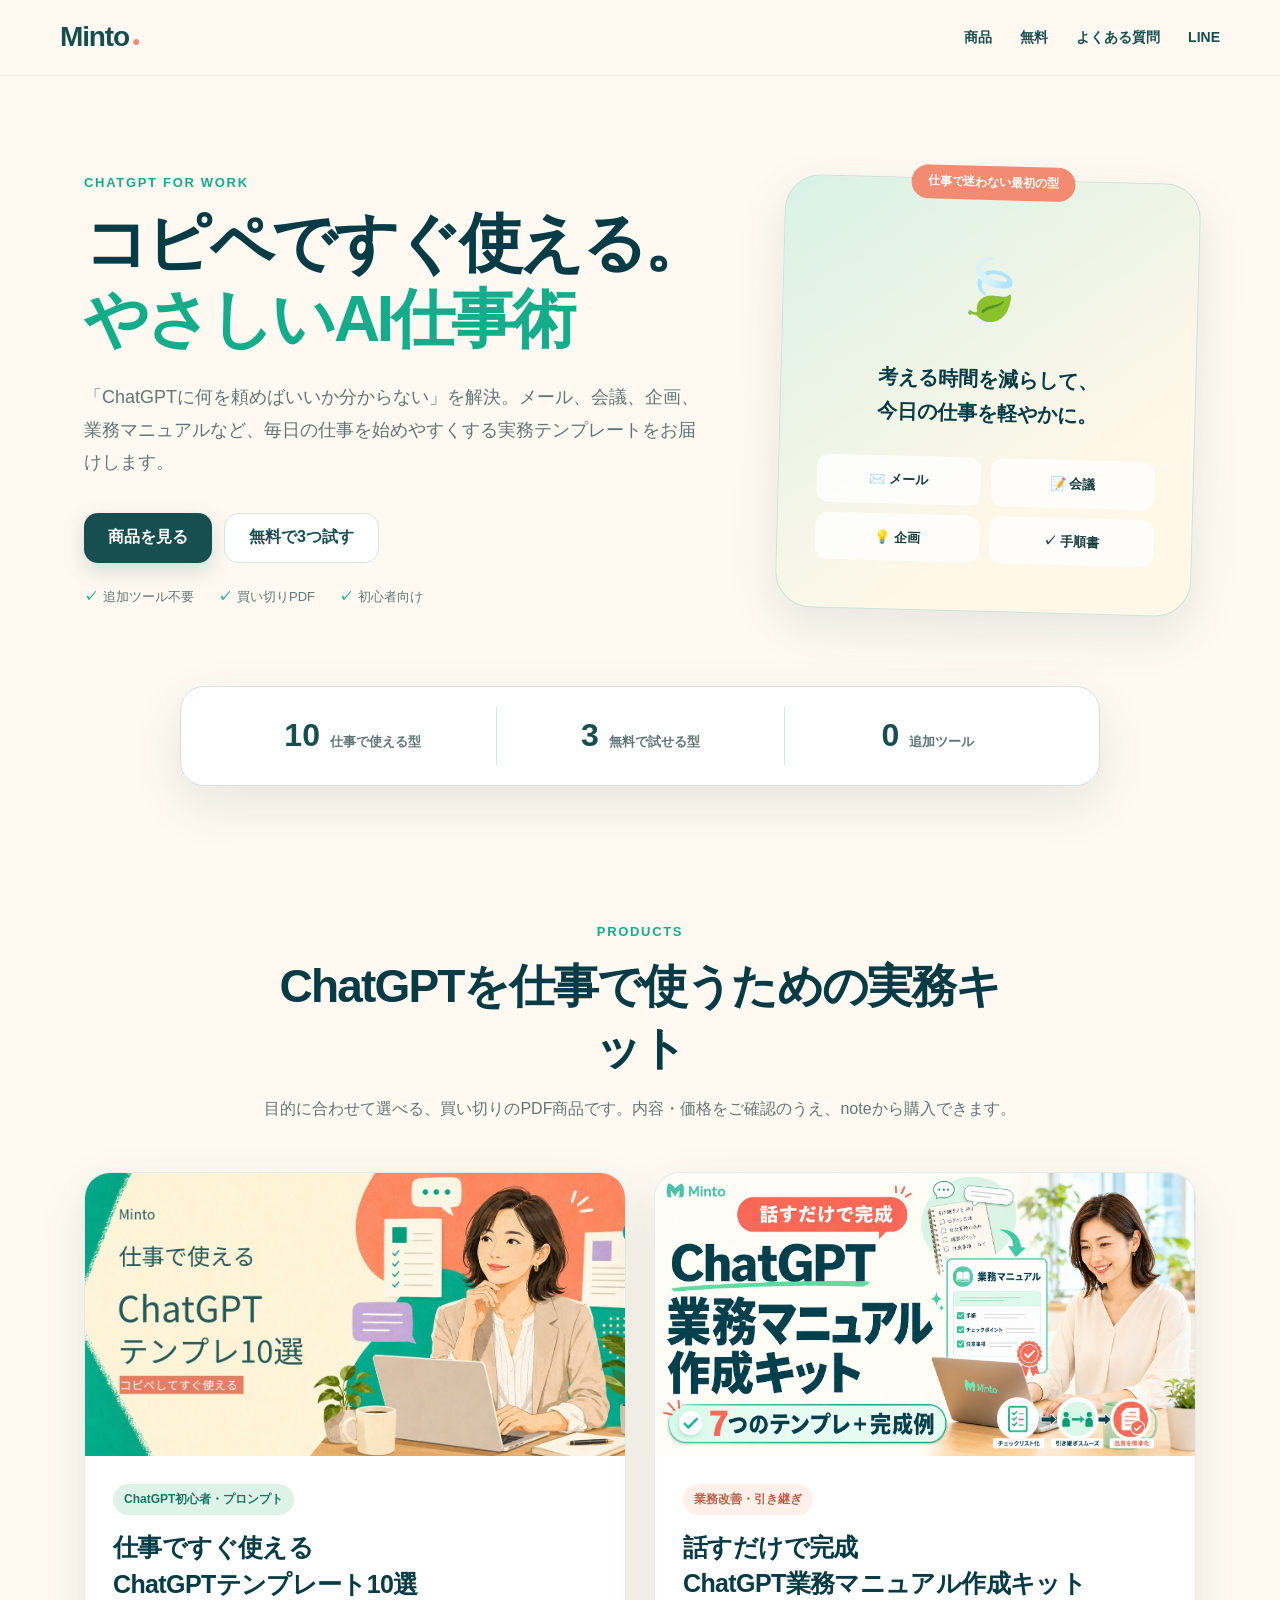
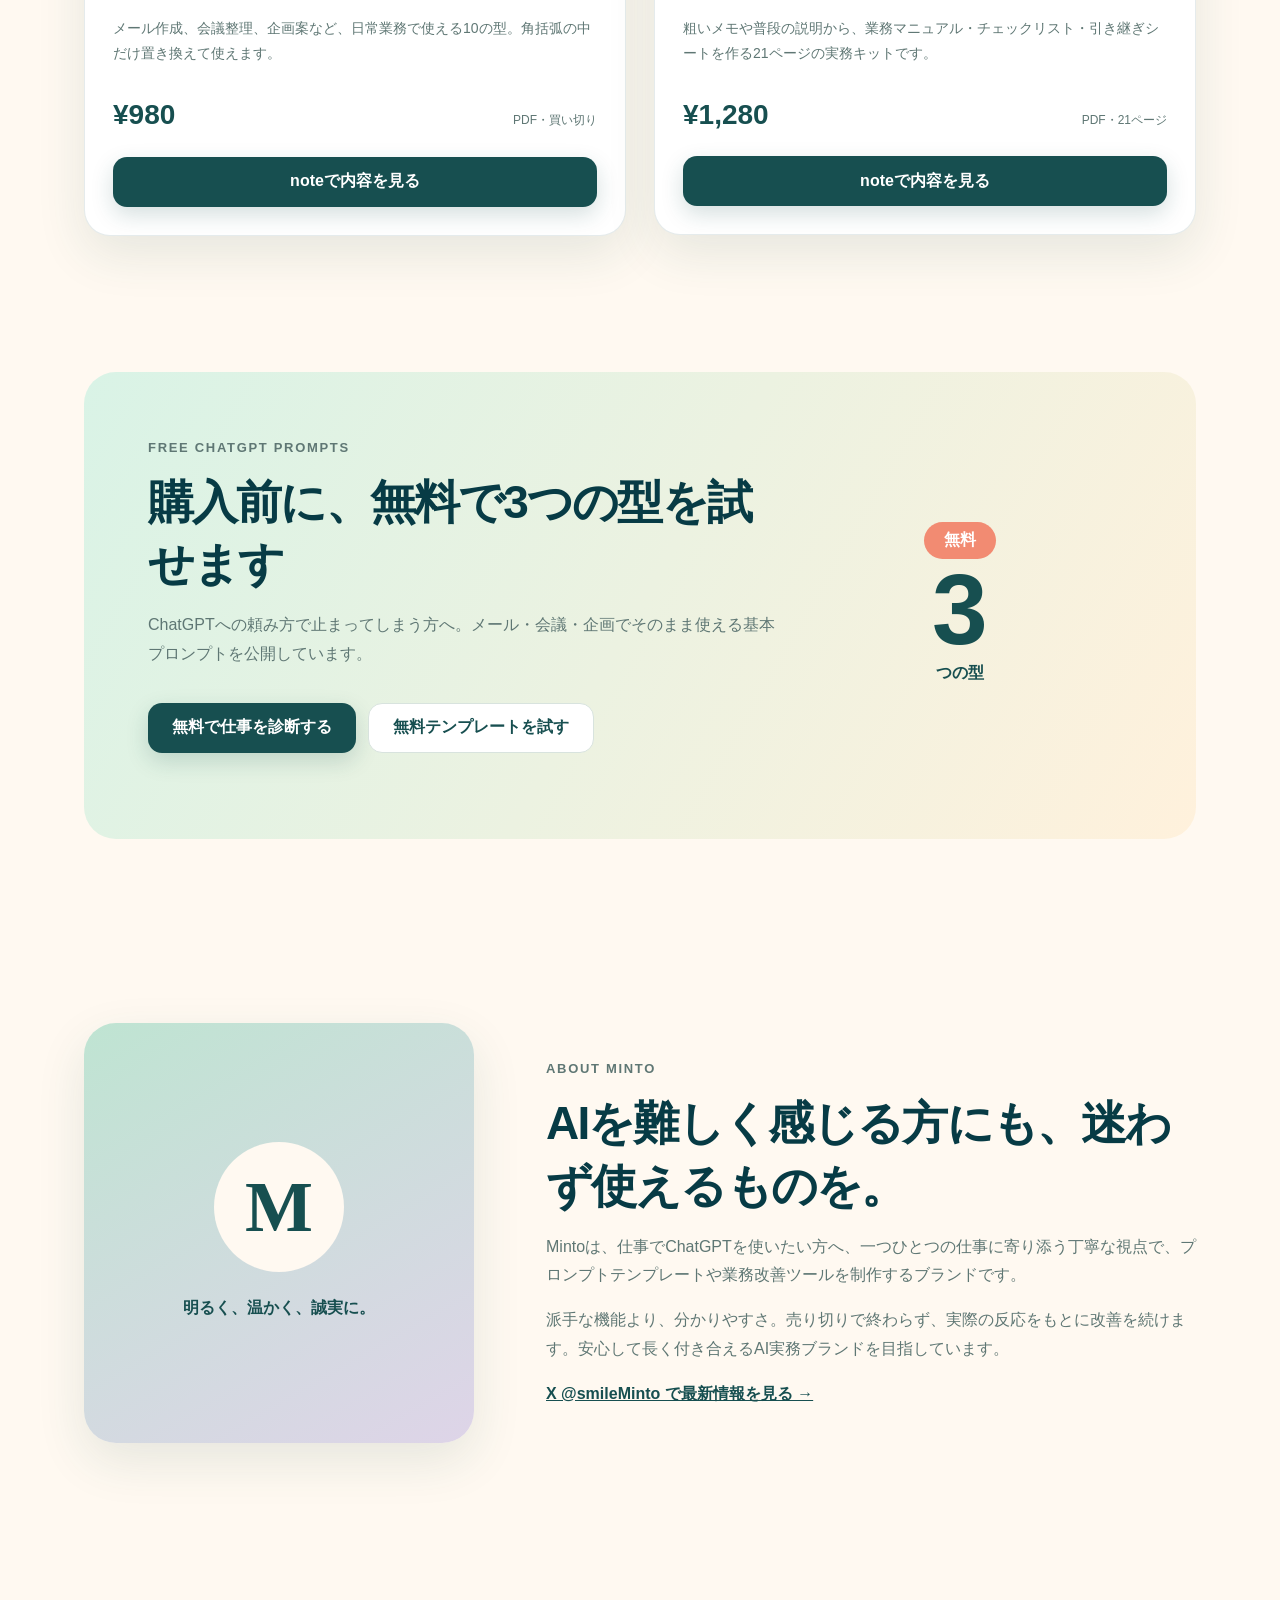
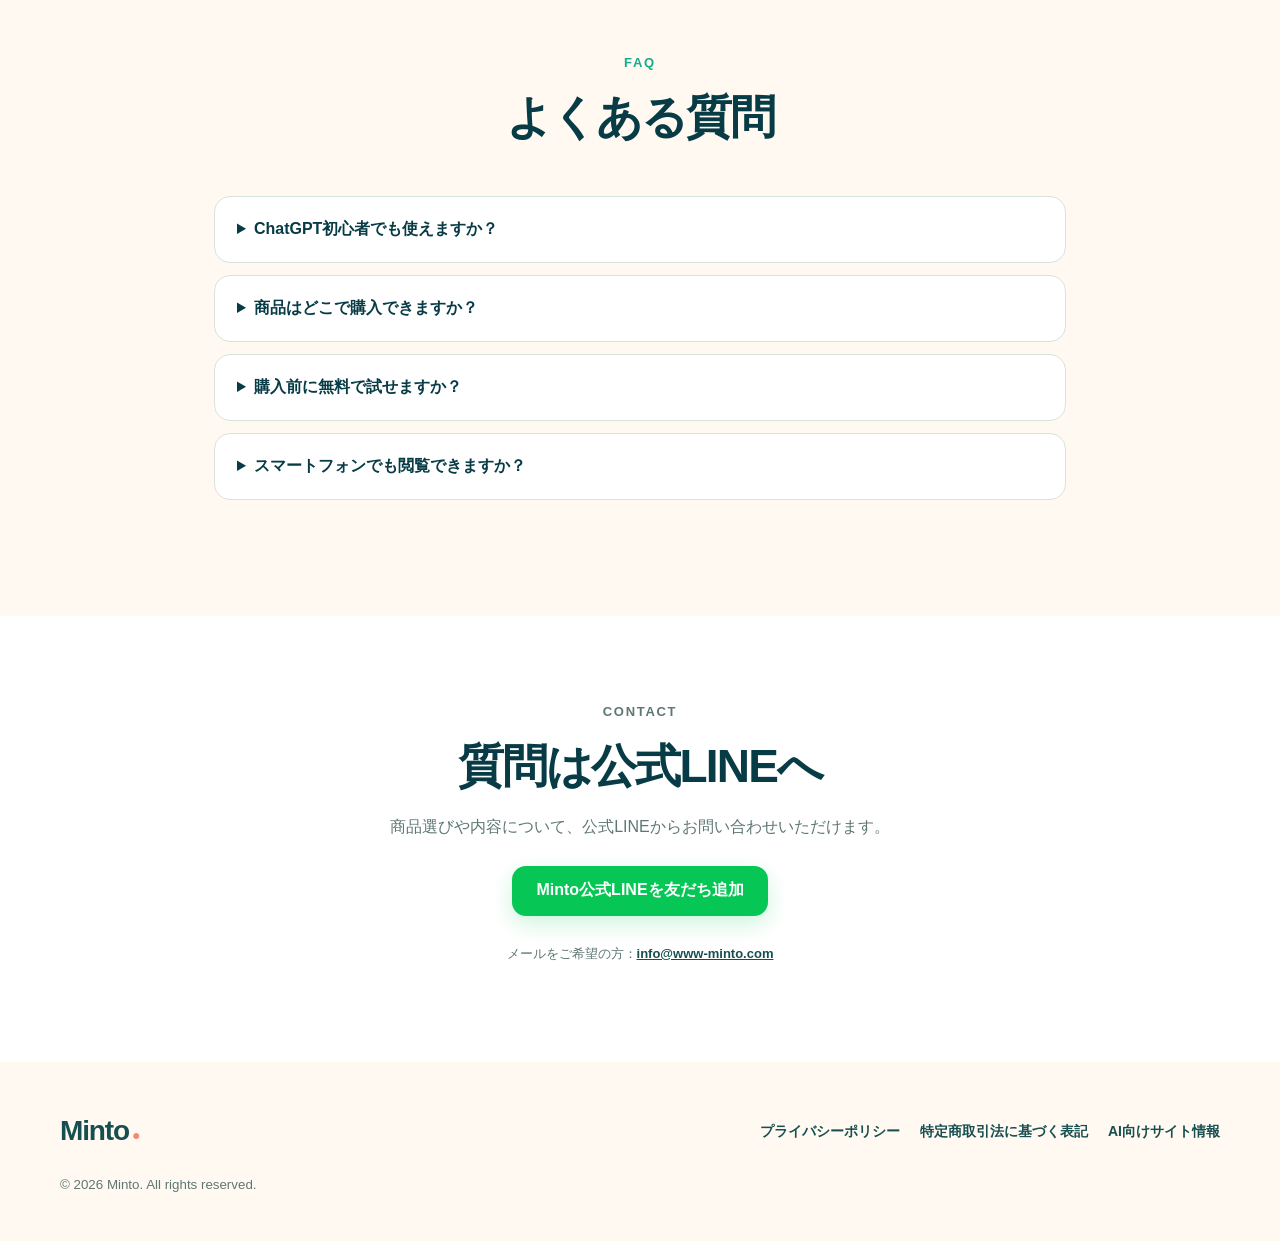
==== index.html @ b7818f03 "Link homepage to free self-check" ====
<!doctype html>
<html lang="ja">
<head>
  <meta charset="utf-8">
  <meta name="viewport" content="width=device-width,initial-scale=1,viewport-fit=cover">
  <title>仕事で使えるChatGPTテンプレート・業務マニュアル作成キット｜Minto</title>
  <meta name="description" content="Minto公式サイト。ChatGPT初心者でもコピペですぐ使える、メール・会議・企画のプロンプトテンプレートと業務マニュアル作成キットを販売。無料で試せる3つの型も公開中。">
  <meta name="robots" content="index,follow,max-image-preview:large,max-snippet:-1,max-video-preview:-1">
  <meta name="author" content="Minto">
  <meta name="theme-color" content="#fff9f1">
  <meta property="og:locale" content="ja_JP">
  <meta property="og:site_name" content="Minto">
  <meta property="og:title" content="仕事ですぐ使えるChatGPTテンプレート｜Minto">
  <meta property="og:description" content="難しい設定は不要。メール・会議・企画・業務マニュアルに使える、やさしいAI実務ツール。">
  <meta property="og:type" content="website">
  <meta property="og:url" content="https://www-minto.com/">
  <meta property="og:image" content="https://www-minto.com/assets/product-001.jpg">
  <meta property="og:image:width" content="1279">
  <meta property="og:image:height" content="670">
  <meta property="og:image:alt" content="仕事で使えるChatGPTテンプレート10選">
  <meta name="twitter:card" content="summary_large_image">
  <link rel="canonical" href="https://www-minto.com/">
  <link rel="sitemap" type="application/xml" href="/sitemap.xml">
  <link rel="icon" href="data:image/svg+xml,<svg xmlns=%22http://www.w3.org/2000/svg%22 viewBox=%220 0 100 100%22><text y=%22.9em%22 font-size=%2290%22>🍃</text></svg>">
  <link rel="stylesheet" href="styles.css">
  <!-- Google Analytics 4: Minto公式サイト -->
  <script async src="https://www.googletagmanager.com/gtag/js?id=G-5QDN8RSYEW"></script>
  <script>
    window.dataLayer = window.dataLayer || [];
    function gtag(){dataLayer.push(arguments);}
    gtag('js', new Date());
    gtag('config', 'G-5QDN8RSYEW', { anonymize_ip: true });
  </script>
  <script type="application/ld+json">
  {
    "@context":"https://schema.org",
    "@graph":[
      {
        "@type":"OnlineStore",
        "@id":"https://www-minto.com/#organization",
        "name":"Minto",
        "url":"https://www-minto.com/",
        "description":"ChatGPT初心者にも使いやすいAI実務テンプレートと業務改善ツールを提供するオンラインブランド。",
        "email":"info@www-minto.com",
        "sameAs":["https://x.com/smileMinto","https://note.com/major_drake4006"],
        "contactPoint":{
          "@type":"ContactPoint",
          "contactType":"customer support",
          "email":"info@www-minto.com",
          "url":"https://lin.ee/Onck1KXT",
          "availableLanguage":"Japanese"
        }
      },
      {
        "@type":"WebSite",
        "@id":"https://www-minto.com/#website",
        "url":"https://www-minto.com/",
        "name":"Minto",
        "inLanguage":"ja",
        "publisher":{"@id":"https://www-minto.com/#organization"}
      },
      {
        "@type":"Product",
        "@id":"https://www-minto.com/#product-001",
        "name":"仕事ですぐ使えるChatGPTテンプレート10選",
        "description":"メール・会議・企画など、日常業務で使える10種類のChatGPTプロンプトテンプレート。",
        "image":"https://www-minto.com/assets/product-001.jpg",
        "brand":{"@id":"https://www-minto.com/#organization"},
        "category":"デジタルコンテンツ・業務効率化テンプレート",
        "offers":{
          "@type":"Offer",
          "url":"https://note.com/major_drake4006/n/n54bf022607a3",
          "priceCurrency":"JPY",
          "price":"980",
          "availability":"https://schema.org/InStock",
          "itemCondition":"https://schema.org/NewCondition"
        }
      },
      {
        "@type":"Product",
        "@id":"https://www-minto.com/#product-002",
        "name":"ChatGPT業務マニュアル作成キット",
        "description":"粗いメモや普段の説明から、業務マニュアル・チェックリスト・引き継ぎシートを作成する21ページの実務キット。",
        "image":"https://www-minto.com/assets/product-002.jpg",
        "brand":{"@id":"https://www-minto.com/#organization"},
        "category":"デジタルコンテンツ・業務マニュアル作成",
        "offers":{
          "@type":"Offer",
          "url":"https://note.com/major_drake4006/n/n6faad89657a8",
          "priceCurrency":"JPY",
          "price":"1280",
          "availability":"https://schema.org/InStock",
          "itemCondition":"https://schema.org/NewCondition"
        }
      },
      {
        "@type":"FAQPage",
        "@id":"https://www-minto.com/#faq",
        "mainEntity":[
          {
            "@type":"Question",
            "name":"ChatGPT初心者でも使えますか？",
            "acceptedAnswer":{"@type":"Answer","text":"はい。難しい設定や追加ツールは不要です。テンプレートをコピーし、角括弧の内容をご自身の業務に合わせて置き換えて使えます。"}
          },
          {
            "@type":"Question",
            "name":"商品はどこで購入できますか？",
            "acceptedAnswer":{"@type":"Answer","text":"各商品はnoteの商品ページで内容を確認し、購入できます。価格はChatGPTテンプレート10選が980円、業務マニュアル作成キットが1,280円です。"}
          },
          {
            "@type":"Question",
            "name":"購入前に無料で試せますか？",
            "acceptedAnswer":{"@type":"Answer","text":"はい。メール・会議・企画で使える3つの基本プロンプトをnoteの無料記事で公開しています。"}
          }
        ]
      }
    ]
  }
  </script>
</head>
<body>
  <a class="skip-link" href="#main">本文へ移動</a>
  <header class="site-header">
    <a class="brand" href="#top" aria-label="Minto公式サイト トップ">Minto<span>●</span></a>
    <nav aria-label="メインメニュー">
      <a href="#products">商品</a><a href="#free">無料</a><a href="#faq">よくある質問</a><a href="#contact">LINE</a>
    </nav>
  </header>

  <main id="main">
    <section class="hero" id="top">
      <div class="hero-copy">
        <p class="eyebrow">CHATGPT FOR WORK</p>
        <h1>コピペですぐ使える。<br><em>やさしいAI仕事術</em></h1>
        <p class="lead">「ChatGPTに何を頼めばいいか分からない」を解決。メール、会議、企画、業務マニュアルなど、毎日の仕事を始めやすくする実務テンプレートをお届けします。</p>
        <div class="actions"><a class="button primary" href="#products">商品を見る</a><a class="button secondary" href="#free">無料で3つ試す</a></div>
        <ul class="trust"><li>追加ツール不要</li><li>買い切りPDF</li><li>初心者向け</li></ul>
      </div>
      <div class="hero-card" aria-label="Mintoの特徴">
        <span class="hero-badge">仕事で迷わない最初の型</span>
        <span class="leaf" aria-hidden="true">🍃</span>
        <p>考える時間を減らして、<br>今日の仕事を軽やかに。</p>
        <div class="mini-grid"><span>✉️ メール</span><span>📝 会議</span><span>💡 企画</span><span>✓ 手順書</span></div>
      </div>
    </section>

    <section class="proof-strip" aria-label="Mintoでできること">
      <div><strong>10</strong><span>仕事で使える型</span></div>
      <div><strong>3</strong><span>無料で試せる型</span></div>
      <div><strong>0</strong><span>追加ツール</span></div>
    </section>

    <section class="section" id="products">
      <div class="section-heading"><p class="eyebrow">PRODUCTS</p><h2>ChatGPTを仕事で使うための実務キット</h2><p>目的に合わせて選べる、買い切りのPDF商品です。内容・価格をご確認のうえ、noteから購入できます。</p></div>
      <div class="products">
        <article class="product-card">
          <img src="assets/product-001.jpg" alt="仕事で使えるChatGPTテンプレート10選の商品画像" width="1279" height="670" loading="lazy" decoding="async">
          <div class="product-body"><span class="tag">ChatGPT初心者・プロンプト</span><h3>仕事ですぐ使える<br>ChatGPTテンプレート10選</h3><p>メール作成、会議整理、企画案など、日常業務で使える10の型。角括弧の中だけ置き換えて使えます。</p><div class="product-meta"><strong>¥980</strong><span>PDF・買い切り</span></div><a class="button primary full" href="https://note.com/major_drake4006/n/n54bf022607a3" target="_blank" rel="noopener" data-ga-event="product_001_click" aria-label="ChatGPTテンプレート10選をnoteで詳しく見る">noteで内容を見る</a></div>
        </article>
        <article class="product-card">
          <img src="assets/product-002.jpg" alt="ChatGPT業務マニュアル作成キットの商品画像" width="1733" height="907" loading="lazy" decoding="async">
          <div class="product-body"><span class="tag peach">業務改善・引き継ぎ</span><h3>話すだけで完成<br>ChatGPT業務マニュアル作成キット</h3><p>粗いメモや普段の説明から、業務マニュアル・チェックリスト・引き継ぎシートを作る21ページの実務キットです。</p><div class="product-meta"><strong>¥1,280</strong><span>PDF・21ページ</span></div><a class="button primary full" href="https://note.com/major_drake4006/n/n6faad89657a8" target="_blank" rel="noopener" data-ga-event="product_002_click" aria-label="業務マニュアル作成キットをnoteで詳しく見る">noteで内容を見る</a></div>
        </article>
      </div>
    </section>

    <section class="free-section" id="free">
      <div><p class="eyebrow">FREE CHATGPT PROMPTS</p><h2>購入前に、無料で3つの型を試せます</h2><p>ChatGPTへの頼み方で止まってしまう方へ。メール・会議・企画でそのまま使える基本プロンプトを公開しています。</p><div class="actions"><a class="button primary" href="/tools/first-ai-task-check.html">無料で仕事を診断する</a><a class="button secondary" href="https://note.com/major_drake4006/n/n0749d66fe1c2" target="_blank" rel="noopener" data-ga-event="free_article_click">無料テンプレートを試す</a></div></div>
      <div class="free-number" aria-hidden="true"><span>無料</span><strong>3</strong><p>つの型</p></div>
    </section>

    <section class="section about" id="about">
      <div class="portrait"><div class="portrait-mark">M</div><span>明るく、温かく、誠実に。</span></div>
      <div><p class="eyebrow">ABOUT MINTO</p><h2>AIを難しく感じる方にも、迷わず使えるものを。</h2><p>Mintoは、仕事でChatGPTを使いたい方へ、一つひとつの仕事に寄り添う丁寧な視点で、プロンプトテンプレートや業務改善ツールを制作するブランドです。</p><p>派手な機能より、分かりやすさ。売り切りで終わらず、実際の反応をもとに改善を続けます。安心して長く付き合えるAI実務ブランドを目指しています。</p><a class="text-link" href="https://x.com/smileMinto" target="_blank" rel="noopener">X @smileMinto で最新情報を見る →</a></div>
    </section>

    <section class="section faq" id="faq">
      <div class="section-heading"><p class="eyebrow">FAQ</p><h2>よくある質問</h2></div>
      <details><summary>ChatGPT初心者でも使えますか？</summary><p>はい。難しい設定や追加ツールは不要です。テンプレートをコピーし、角括弧の内容をご自身の業務に合わせて置き換えて使えます。</p></details>
      <details><summary>商品はどこで購入できますか？</summary><p>各商品はnoteの商品ページで内容を確認し、購入できます。価格はChatGPTテンプレート10選が980円、業務マニュアル作成キットが1,280円です。</p></details>
      <details><summary>購入前に無料で試せますか？</summary><p>はい。メール・会議・企画で使える3つの基本プロンプトをnoteの無料記事で公開しています。</p></details>
      <details><summary>スマートフォンでも閲覧できますか？</summary><p>はい。サイトとPDFはスマートフォンから閲覧できます。PDFの編集やコピー操作は、端末と利用アプリの機能により異なります。</p></details>
    </section>

    <section class="contact" id="contact">
      <p class="eyebrow">CONTACT</p><h2>質問は公式LINEへ</h2><p>商品選びや内容について、公式LINEからお問い合わせいただけます。</p>
      <a class="button line-button" href="https://lin.ee/Onck1KXT" target="_blank" rel="noopener" data-ga-event="line_click">Minto公式LINEを友だち追加</a>
      <p class="contact-sub">メールをご希望の方：<a href="mailto:info@www-minto.com" data-ga-event="email_click">info@www-minto.com</a></p>
    </section>
  </main>

  <footer><div class="brand">Minto<span>●</span></div><div><a href="privacy.html">プライバシーポリシー</a><a href="legal.html">特定商取引法に基づく表記</a><a href="llms.txt">AI向けサイト情報</a></div><small>© 2026 Minto. All rights reserved.</small></footer>
  <script>
    document.addEventListener('click', function (event) {
      const link = event.target.closest('[data-ga-event]');
      if (!link || typeof window.gtag !== 'function') return;
      gtag('event', link.dataset.gaEvent, {
        link_url: link.href,
        transport_type: 'beacon'
      });
    });
  </script>
</body>
</html>
---- styles.css ----
:root {
  --ivory:#fff9f1;
  --white:#fff;
  --mint:#bfe4d2;
  --mint-soft:#e8f7ef;
  --mint-strong:#13ad8b;
  --teal:#174f50;
  --deep:#073b45;
  --peach:#f28b72;
  --lavender:#ded4e8;
  --line:#d8e3de;
  --text:#173d3d;
  --muted:#5f7774;
  --shadow:0 18px 50px rgba(30,78,73,.11);
}
* { box-sizing:border-box; }
html { scroll-behavior:smooth; }
body {
  margin:0;
  overflow-x:hidden;
  background:var(--ivory);
  color:var(--text);
  font-family:-apple-system,BlinkMacSystemFont,"Hiragino Kaku Gothic ProN","Yu Gothic",Meiryo,sans-serif;
  line-height:1.8;
}
img { max-width:100%; }
.skip-link {
  position:fixed;
  top:8px;
  left:8px;
  z-index:100;
  padding:8px 12px;
  background:var(--deep);
  color:#fff;
  transform:translateY(-150%);
}
.skip-link:focus { transform:none; }
.site-header {
  min-height:76px;
  padding:0 max(24px,calc((100vw - 1160px)/2));
  display:flex;
  align-items:center;
  justify-content:space-between;
  background:rgba(255,249,241,.94);
  backdrop-filter:blur(14px);
  position:sticky;
  top:0;
  z-index:10;
  border-bottom:1px solid rgba(23,79,80,.08);
}
.brand {
  font-size:28px;
  font-weight:800;
  color:var(--teal);
  text-decoration:none;
  letter-spacing:-.04em;
}
.brand span { color:var(--peach);font-size:14px;margin-left:3px; }
.site-header nav { display:flex;gap:28px; }
.site-header nav a, footer a {
  color:var(--teal);
  text-decoration:none;
  font-size:14px;
  font-weight:700;
}
.site-header nav a:hover, footer a:hover, .text-link:hover { text-decoration:underline; }
.hero {
  max-width:1160px;
  margin:auto;
  min-height:640px;
  padding:88px 24px;
  display:grid;
  grid-template-columns:1.2fr .8fr;
  gap:72px;
  align-items:center;
}
.eyebrow {
  font-size:13px;
  font-weight:800;
  letter-spacing:.13em;
  color:var(--mint-strong);
  margin:0 0 12px;
}
.hero h1 {
  font-size:clamp(42px,5vw,70px);
  line-height:1.18;
  letter-spacing:-.055em;
  margin:0 0 24px;
  color:var(--deep);
}
h1 em { font-style:normal;color:var(--mint-strong); }
.lead { font-size:18px;max-width:650px;color:var(--muted); }
.actions { display:flex;gap:12px;margin:34px 0 22px; }
.button {
  display:inline-flex;
  align-items:center;
  justify-content:center;
  min-height:50px;
  padding:0 24px;
  border-radius:14px;
  text-decoration:none;
  font-weight:800;
  transition:transform .2s,box-shadow .2s;
}
.button:hover { transform:translateY(-2px); }
.button:focus-visible, summary:focus-visible, a:focus-visible {
  outline:3px solid var(--peach);
  outline-offset:3px;
}
.primary { background:var(--teal);color:#fff;box-shadow:0 8px 22px rgba(23,79,80,.18); }
.secondary { background:#fff;color:var(--teal);border:1px solid var(--line); }
.trust { display:flex;gap:24px;list-style:none;padding:0;color:var(--muted);font-size:13px; }
.trust li:before { content:"✓";color:var(--mint-strong);font-weight:900;margin-right:6px; }
.hero-card {
  position:relative;
  background:linear-gradient(145deg,#d8f2e5,#fff7e8 70%);
  border:1px solid #cce2d7;
  border-radius:36px;
  padding:58px 38px 48px;
  box-shadow:var(--shadow);
  transform:rotate(1.5deg);
  text-align:center;
}
.hero-badge {
  position:absolute;
  top:-14px;
  left:50%;
  transform:translateX(-50%);
  width:max-content;
  max-width:90%;
  padding:6px 16px;
  border-radius:99px;
  background:var(--peach);
  color:#fff;
  font-size:12px;
  font-weight:800;
}
.hero-card .leaf { display:block;font-size:58px; }
.hero-card>p { font-weight:800;font-size:20px;line-height:1.7;color:var(--deep); }
.mini-grid { display:grid;grid-template-columns:1fr 1fr;gap:10px;margin-top:28px; }
.mini-grid span { background:rgba(255,255,255,.8);padding:12px;border-radius:12px;font-size:13px;font-weight:700; }
.proof-strip {
  max-width:920px;
  margin:-30px auto 30px;
  padding:20px 28px;
  display:grid;
  grid-template-columns:repeat(3,1fr);
  background:#fff;
  border:1px solid var(--line);
  border-radius:24px;
  box-shadow:var(--shadow);
}
.proof-strip div { display:flex;align-items:baseline;justify-content:center;gap:10px; }
.proof-strip div+div { border-left:1px solid var(--line); }
.proof-strip strong { font-size:32px;color:var(--teal); }
.proof-strip span { font-size:13px;color:var(--muted);font-weight:700; }
.section { max-width:1160px;margin:auto;padding:104px 24px; }
.section-heading { text-align:center;max-width:760px;margin:0 auto 48px; }
.section h2,.free-section h2,.contact h2 {
  font-size:clamp(30px,4vw,46px);
  line-height:1.35;
  letter-spacing:-.04em;
  color:var(--deep);
  margin:0 0 14px;
}
.section-heading>p:last-child,.free-section p,.about p,.contact p { color:var(--muted); }
.products { display:grid;grid-template-columns:1fr 1fr;gap:28px;align-items:start; }
.product-card {
  background:#fff;
  border:1px solid rgba(23,79,80,.11);
  border-radius:26px;
  overflow:hidden;
  box-shadow:var(--shadow);
}
.product-card img {
  display:block;
  width:100%;
  height:auto;
  aspect-ratio:auto;
  object-fit:contain;
  background:#f8f5ef;
}
.product-body { padding:28px; }
.tag {
  display:inline-block;
  background:#ddf3e9;
  color:#177760;
  border-radius:99px;
  padding:5px 11px;
  font-size:12px;
  font-weight:800;
}
.tag.peach { background:#fff0e9;color:#bd604b; }
.product-card h3 { font-size:25px;line-height:1.45;letter-spacing:-.025em;color:var(--deep);margin:14px 0 12px; }
.product-card p { color:var(--muted);font-size:14px; }
.product-meta { display:flex;align-items:baseline;justify-content:space-between;margin:24px 0 16px; }
.product-meta strong { font-size:28px;color:var(--teal); }
.product-meta span { font-size:12px;color:var(--muted); }
.full { width:100%; }
.free-section {
  max-width:1112px;
  margin:32px auto 80px;
  padding:64px;
  display:grid;
  grid-template-columns:1.3fr .7fr;
  align-items:center;
  background:linear-gradient(120deg,#d9f3e6,#fff1dc);
  border-radius:32px;
}
.free-section>div:first-child { max-width:640px; }
.free-number { text-align:center;color:var(--teal); }
.free-number span { display:inline-block;background:var(--peach);color:#fff;padding:4px 20px;border-radius:99px;font-weight:800; }
.free-number strong { display:block;font-size:100px;line-height:1; }
.free-number p { margin:0;font-weight:800;color:var(--teal); }
.about { display:grid;grid-template-columns:.75fr 1.25fr;gap:72px;align-items:center; }
.portrait {
  height:420px;
  border-radius:32px;
  background:linear-gradient(150deg,var(--mint),var(--lavender));
  display:flex;
  flex-direction:column;
  justify-content:center;
  align-items:center;
  box-shadow:var(--shadow);
}
.portrait-mark { width:130px;height:130px;border-radius:50%;display:grid;place-items:center;background:var(--ivory);color:var(--teal);font:800 72px Georgia,serif; }
.portrait span { margin-top:22px;font-weight:800;color:var(--teal); }
.text-link { color:var(--teal);font-weight:800; }
.faq { max-width:900px; }
.faq details { margin:12px 0;background:#fff;border:1px solid var(--line);border-radius:16px;padding:0 22px; }
.faq summary { padding:18px 0;cursor:pointer;font-weight:800;color:var(--deep); }
.faq details p { margin:0 0 20px;color:var(--muted); }
.contact { text-align:center;padding:84px 24px;background:#fff; }
.line-button { margin:8px auto;background:#06c755;color:#fff;box-shadow:0 8px 22px rgba(6,199,85,.2); }
.contact-sub { font-size:13px;margin-top:18px; }
.contact-sub a { color:var(--teal);font-weight:700; }
footer {
  padding:44px max(24px,calc((100vw - 1160px)/2));
  display:grid;
  grid-template-columns:1fr auto;
  gap:16px;
  align-items:center;
}
footer div:nth-child(2) { display:flex;gap:20px;flex-wrap:wrap; }
footer small { grid-column:1/-1;color:var(--muted); }

@media(max-width:760px) {
  .site-header { min-height:64px;padding:0 18px; }
  .site-header nav { gap:18px; }
  .site-header nav a:nth-child(2),.site-header nav a:nth-child(3) { display:none; }
  .brand { font-size:26px; }
  .hero { grid-template-columns:1fr;min-height:auto;padding:52px 18px 58px;gap:42px; }
  .hero h1 { font-size:clamp(38px,11.5vw,54px); }
  .lead { font-size:16px; }
  .hero-card { transform:none;padding:52px 24px 30px; }
  .trust { flex-wrap:wrap;gap:8px 18px; }
  .actions { flex-direction:column; }
  .button { width:100%; }
  .proof-strip { margin:-20px 18px 0;padding:14px 8px;border-radius:18px; }
  .proof-strip div { flex-direction:column;gap:0;text-align:center;line-height:1.3; }
  .proof-strip strong { font-size:26px; }
  .proof-strip span { font-size:10px; }
  .section { padding:72px 18px; }
  .section-heading { margin-bottom:30px; }
  .products,.about,.free-section { grid-template-columns:1fr; }
  .products { gap:22px; }
  .product-card { border-radius:20px; }
  .product-card img { width:100%;height:auto;max-height:none;object-fit:contain; }
  .product-body { padding:22px; }
  .product-card h3 { font-size:23px; }
  .free-section { margin:16px;padding:40px 24px;border-radius:24px; }
  .free-number { display:none; }
  .about { gap:36px; }
  .portrait { height:290px; }
  .faq details { padding:0 18px; }
  .contact { padding:70px 18px; }
  footer { grid-template-columns:1fr;padding:36px 18px; }
  footer div:nth-child(2) { flex-direction:column;gap:6px; }
}
@media(prefers-reduced-motion:reduce) {
  html { scroll-behavior:auto; }
  * { transition:none!important; }
}
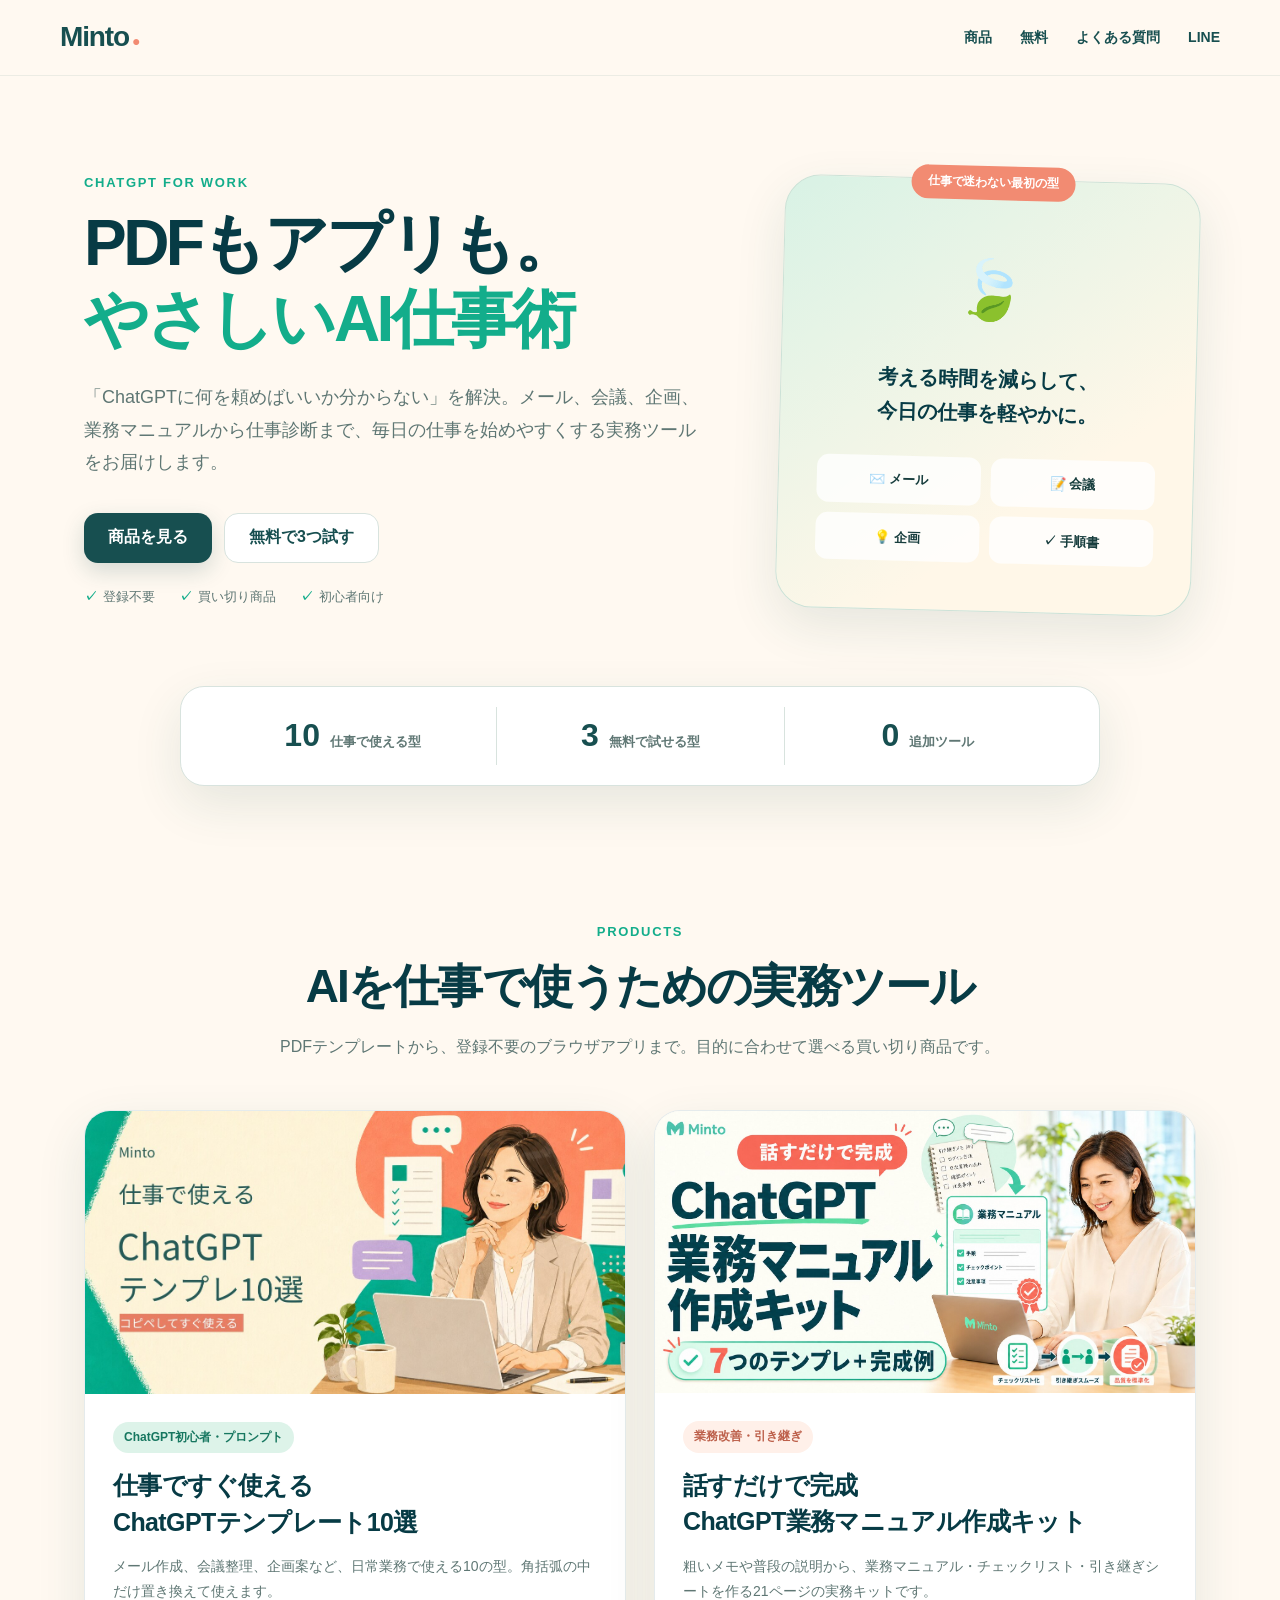
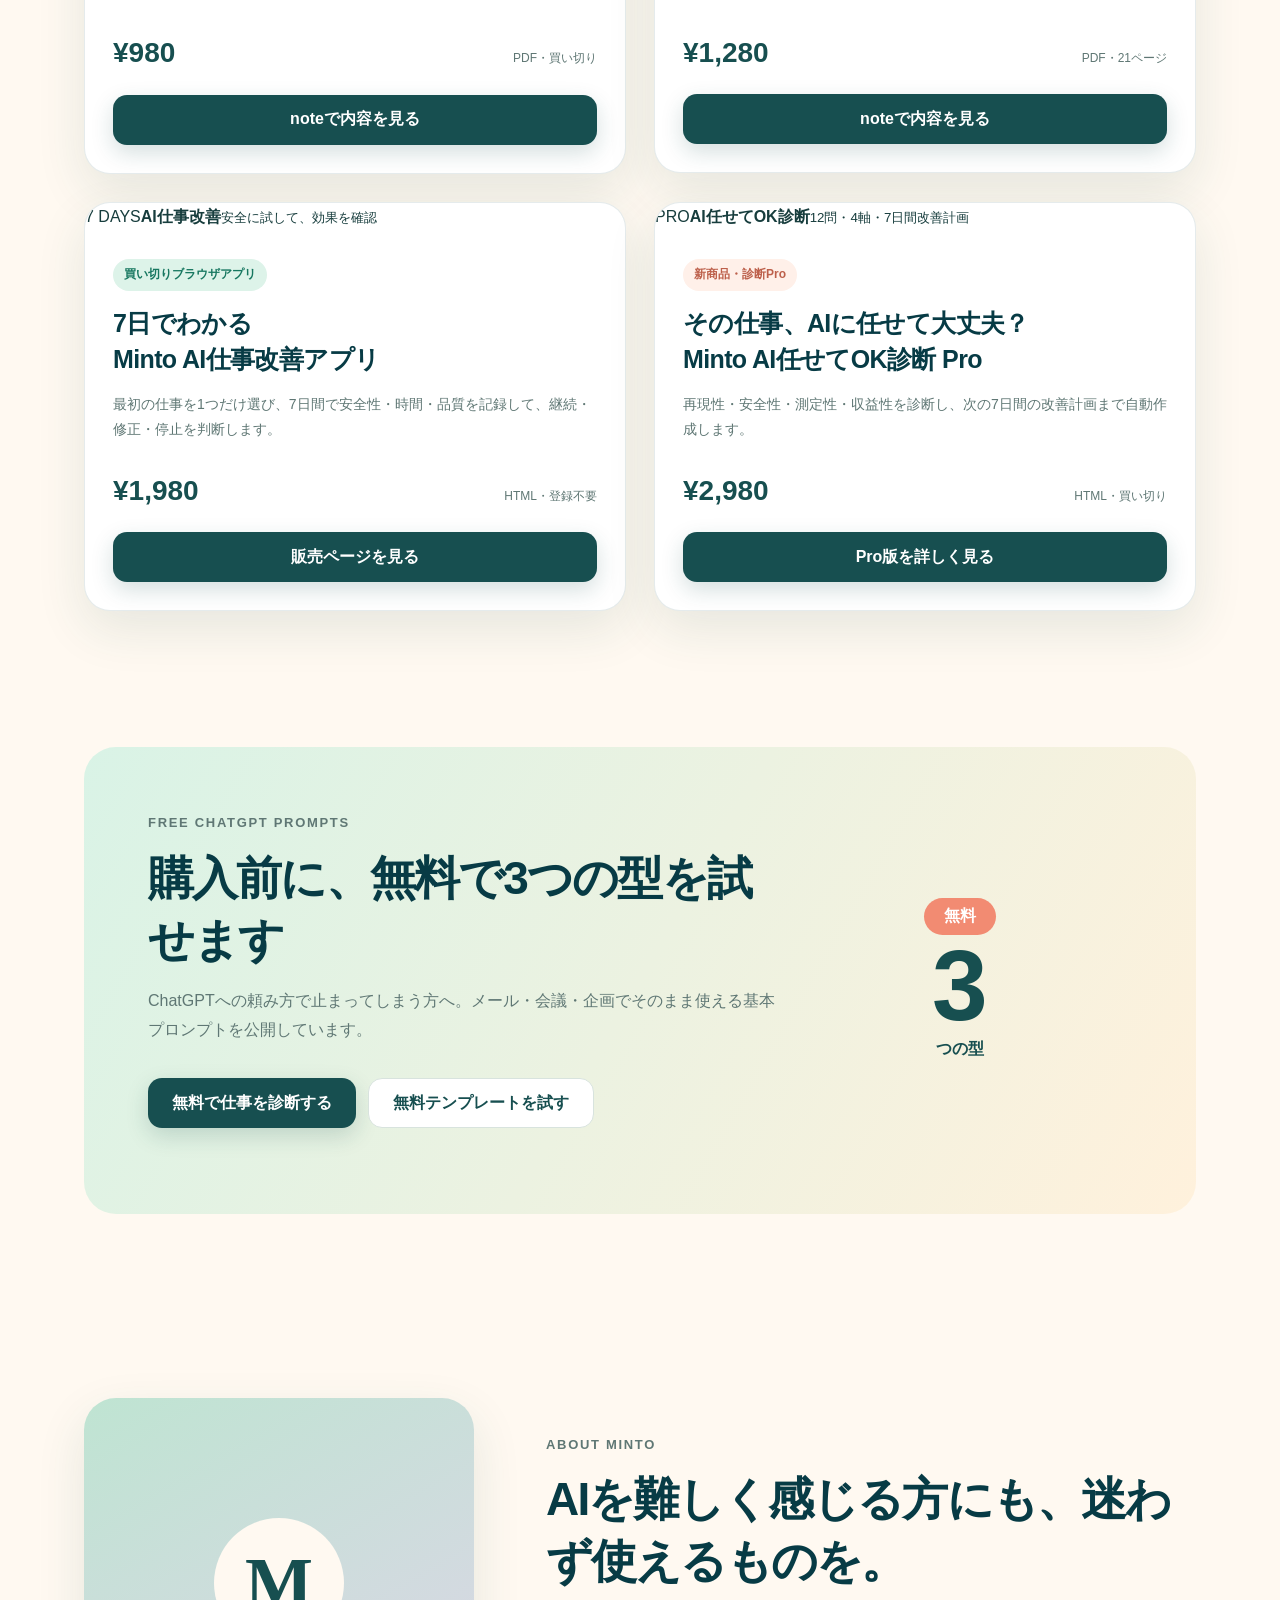
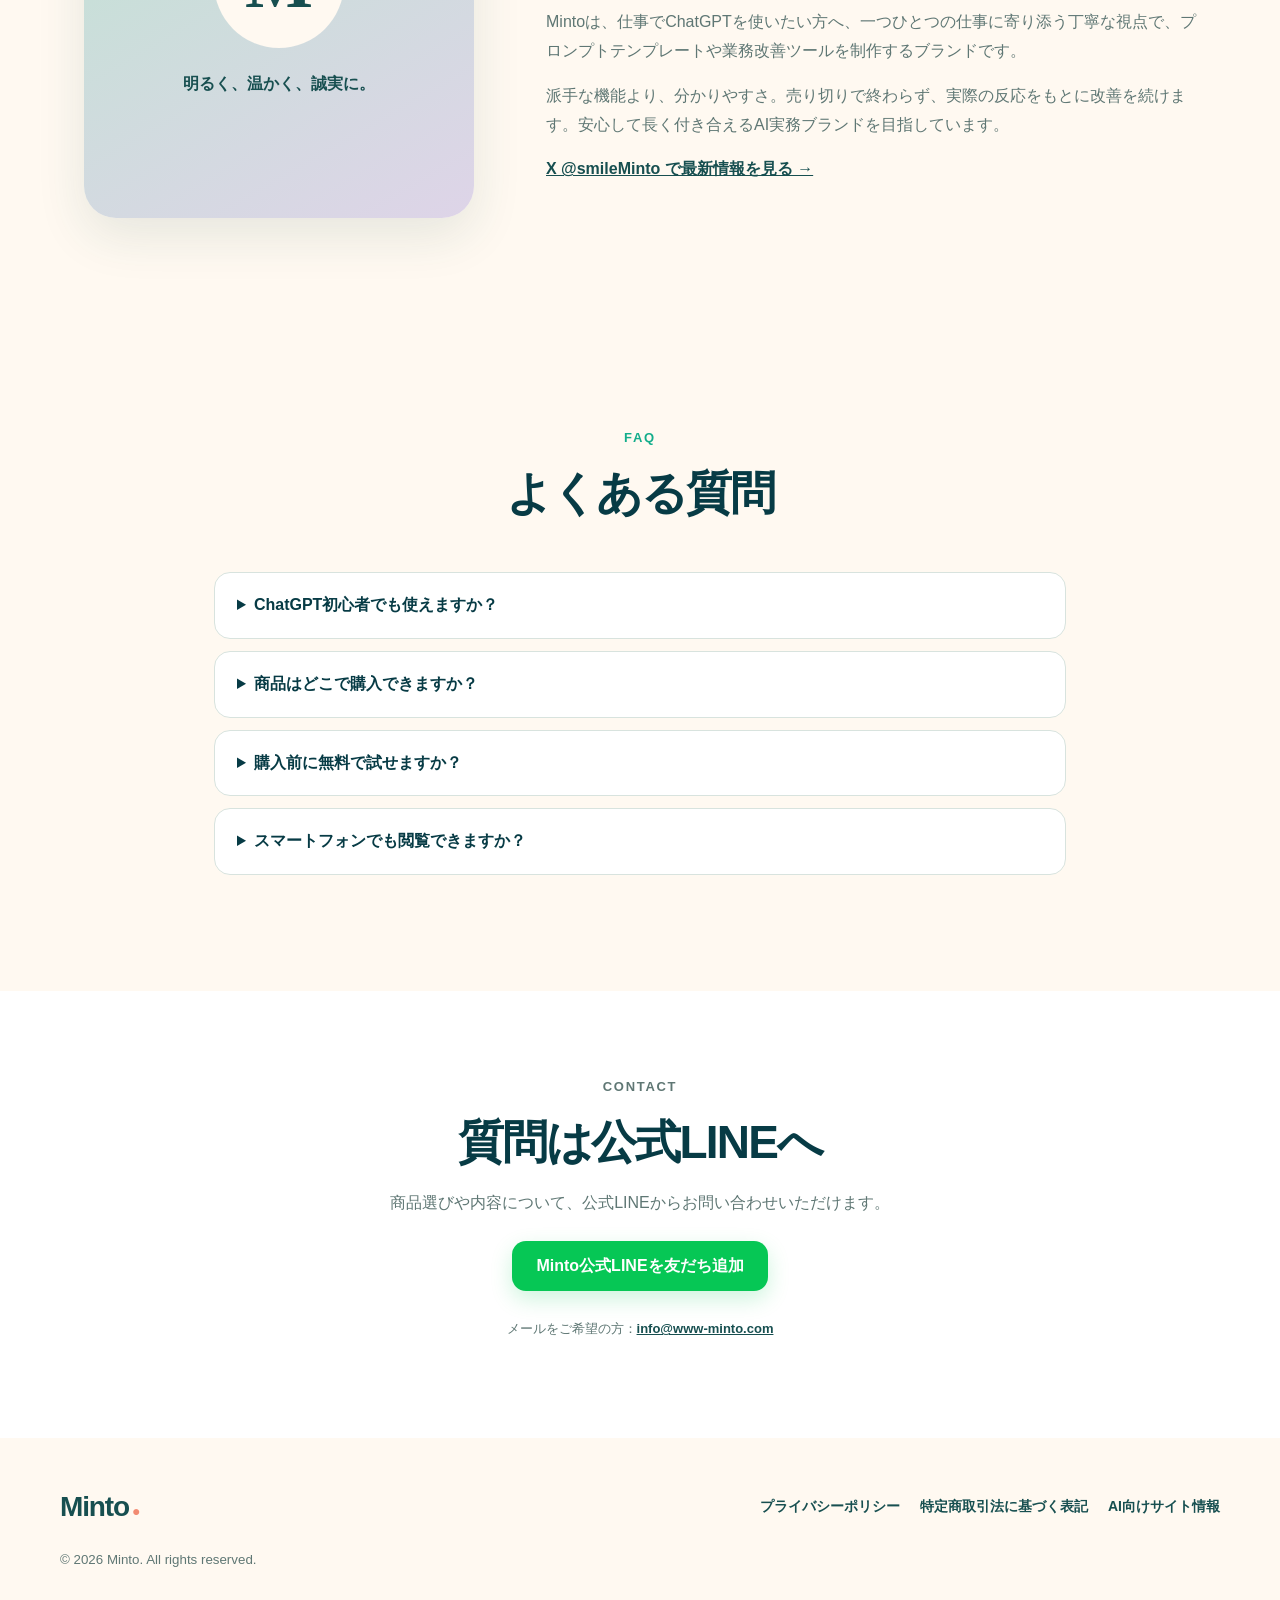
==== commit 7432d005: "feat: surface app products in storefront" ====
--- a/index.html
+++ b/index.html
@@ -131,10 +131,10 @@
     <section class="hero" id="top">
       <div class="hero-copy">
         <p class="eyebrow">CHATGPT FOR WORK</p>
-        <h1>コピペですぐ使える。<br><em>やさしいAI仕事術</em></h1>
-        <p class="lead">「ChatGPTに何を頼めばいいか分からない」を解決。メール、会議、企画、業務マニュアルなど、毎日の仕事を始めやすくする実務テンプレートをお届けします。</p>
+        <h1>PDFもアプリも。<br><em>やさしいAI仕事術</em></h1>
+        <p class="lead">「ChatGPTに何を頼めばいいか分からない」を解決。メール、会議、企画、業務マニュアルから仕事診断まで、毎日の仕事を始めやすくする実務ツールをお届けします。</p>
         <div class="actions"><a class="button primary" href="#products">商品を見る</a><a class="button secondary" href="#free">無料で3つ試す</a></div>
-        <ul class="trust"><li>追加ツール不要</li><li>買い切りPDF</li><li>初心者向け</li></ul>
+        <ul class="trust"><li>登録不要</li><li>買い切り商品</li><li>初心者向け</li></ul>
       </div>
       <div class="hero-card" aria-label="Mintoの特徴">
         <span class="hero-badge">仕事で迷わない最初の型</span>
@@ -151,7 +151,7 @@
     </section>
 
     <section class="section" id="products">
-      <div class="section-heading"><p class="eyebrow">PRODUCTS</p><h2>ChatGPTを仕事で使うための実務キット</h2><p>目的に合わせて選べる、買い切りのPDF商品です。内容・価格をご確認のうえ、noteから購入できます。</p></div>
+      <div class="section-heading"><p class="eyebrow">PRODUCTS</p><h2>AIを仕事で使うための実務ツール</h2><p>PDFテンプレートから、登録不要のブラウザアプリまで。目的に合わせて選べる買い切り商品です。</p></div>
       <div class="products">
         <article class="product-card">
           <img src="assets/product-001.jpg" alt="仕事で使えるChatGPTテンプレート10選の商品画像" width="1279" height="670" loading="lazy" decoding="async">
@@ -160,6 +160,14 @@
         <article class="product-card">
           <img src="assets/product-002.jpg" alt="ChatGPT業務マニュアル作成キットの商品画像" width="1733" height="907" loading="lazy" decoding="async">
           <div class="product-body"><span class="tag peach">業務改善・引き継ぎ</span><h3>話すだけで完成<br>ChatGPT業務マニュアル作成キット</h3><p>粗いメモや普段の説明から、業務マニュアル・チェックリスト・引き継ぎシートを作る21ページの実務キットです。</p><div class="product-meta"><strong>¥1,280</strong><span>PDF・21ページ</span></div><a class="button primary full" href="https://note.com/major_drake4006/n/n6faad89657a8" target="_blank" rel="noopener" data-ga-event="product_002_click" aria-label="業務マニュアル作成キットをnoteで詳しく見る">noteで内容を見る</a></div>
+        </article>
+        <article class="product-card">
+          <div class="product-visual app-visual" aria-hidden="true"><span>7 DAYS</span><strong>AI仕事改善</strong><small>安全に試して、効果を確認</small></div>
+          <div class="product-body"><span class="tag">買い切りブラウザアプリ</span><h3>7日でわかる<br>Minto AI仕事改善アプリ</h3><p>最初の仕事を1つだけ選び、7日間で安全性・時間・品質を記録して、継続・修正・停止を判断します。</p><div class="product-meta"><strong>¥1,980</strong><span>HTML・登録不要</span></div><a class="button primary full" href="https://note.com/major_drake4006/n/n1e5df93a3591?utm_source=minto&utm_medium=owned&utm_campaign=product005" target="_blank" rel="noopener" data-ga-event="product_005_click">販売ページを見る</a></div>
+        </article>
+        <article class="product-card featured-card">
+          <div class="product-visual pro-visual" aria-hidden="true"><span>PRO</span><strong>AI任せてOK診断</strong><small>12問・4軸・7日間改善計画</small></div>
+          <div class="product-body"><span class="tag peach">新商品・診断Pro</span><h3>その仕事、AIに任せて大丈夫？<br>Minto AI任せてOK診断 Pro</h3><p>再現性・安全性・測定性・収益性を診断し、次の7日間の改善計画まで自動作成します。</p><div class="product-meta"><strong>¥2,980</strong><span>HTML・買い切り</span></div><a class="button primary full" href="/products/ai-work-fit-pro.html?utm_source=home&utm_medium=owned&utm_campaign=product006" data-ga-event="product_006_lp_click">Pro版を詳しく見る</a></div>
         </article>
       </div>
     </section>
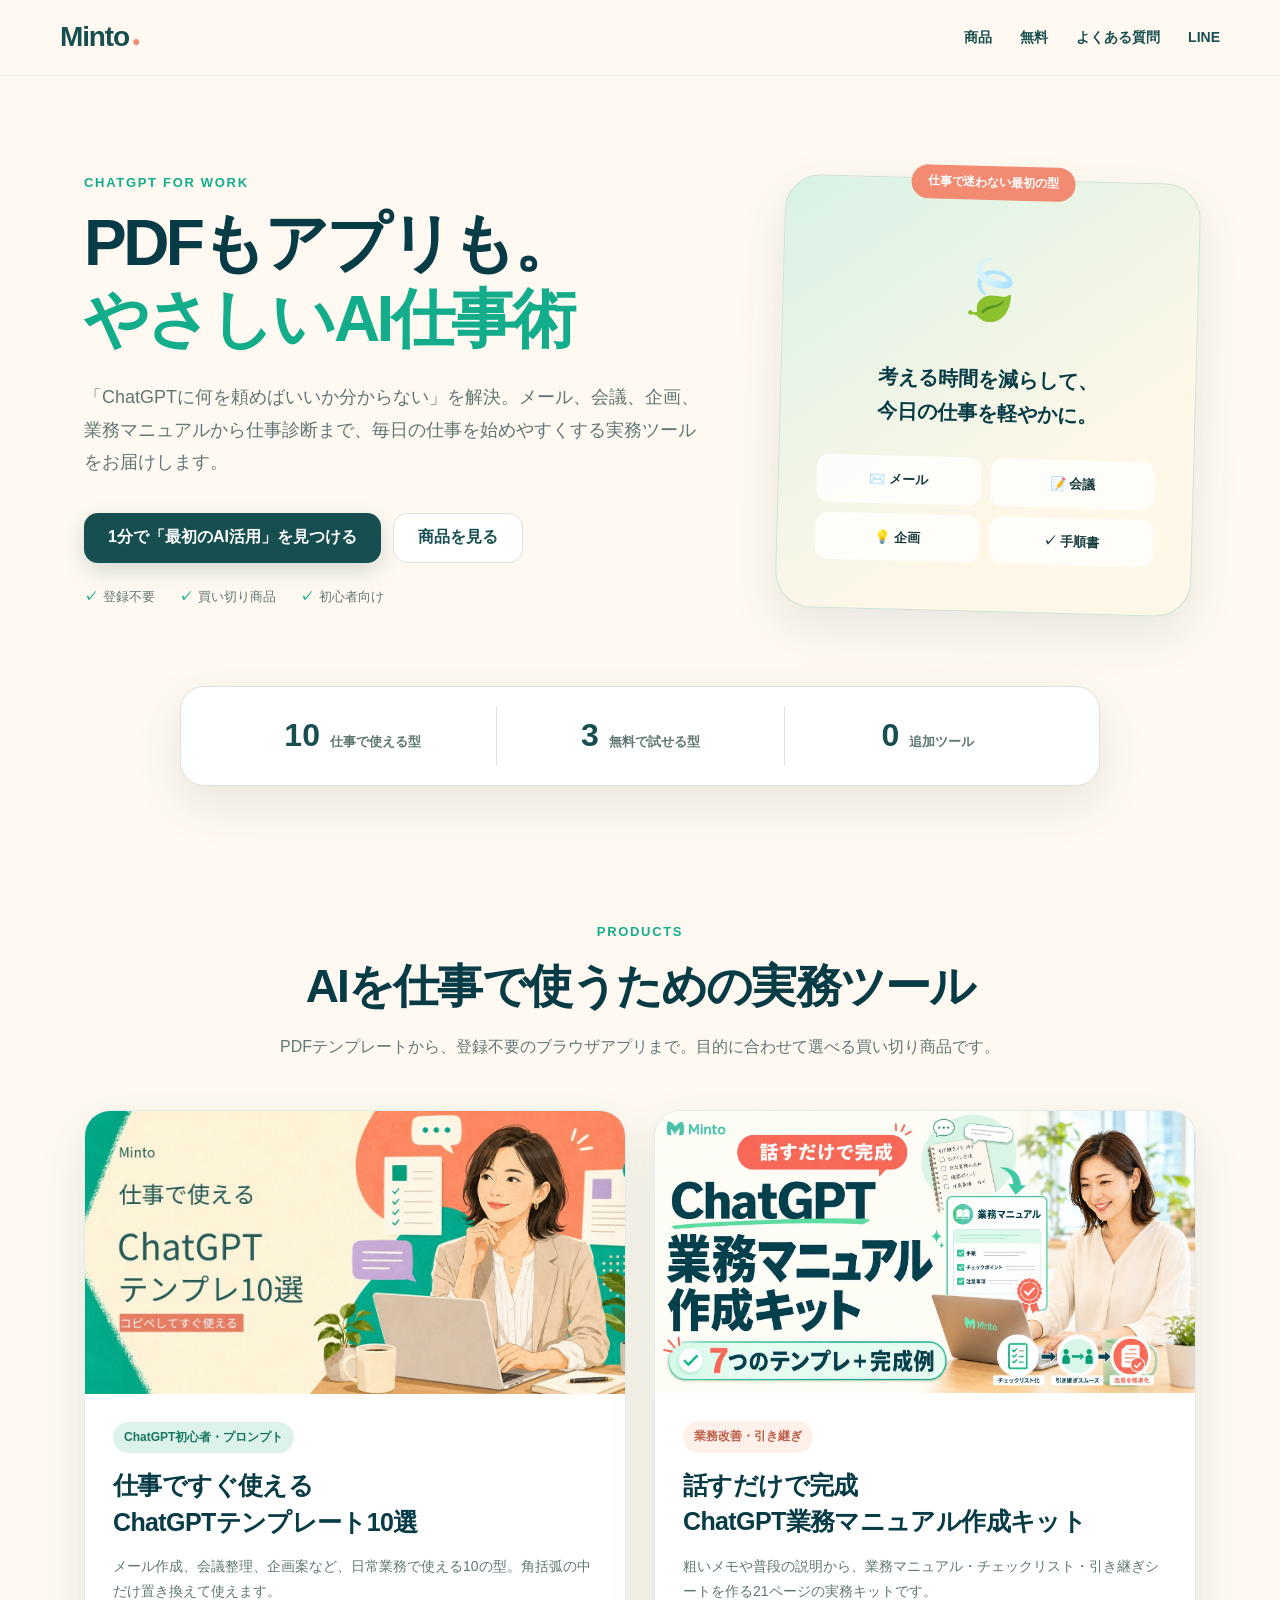
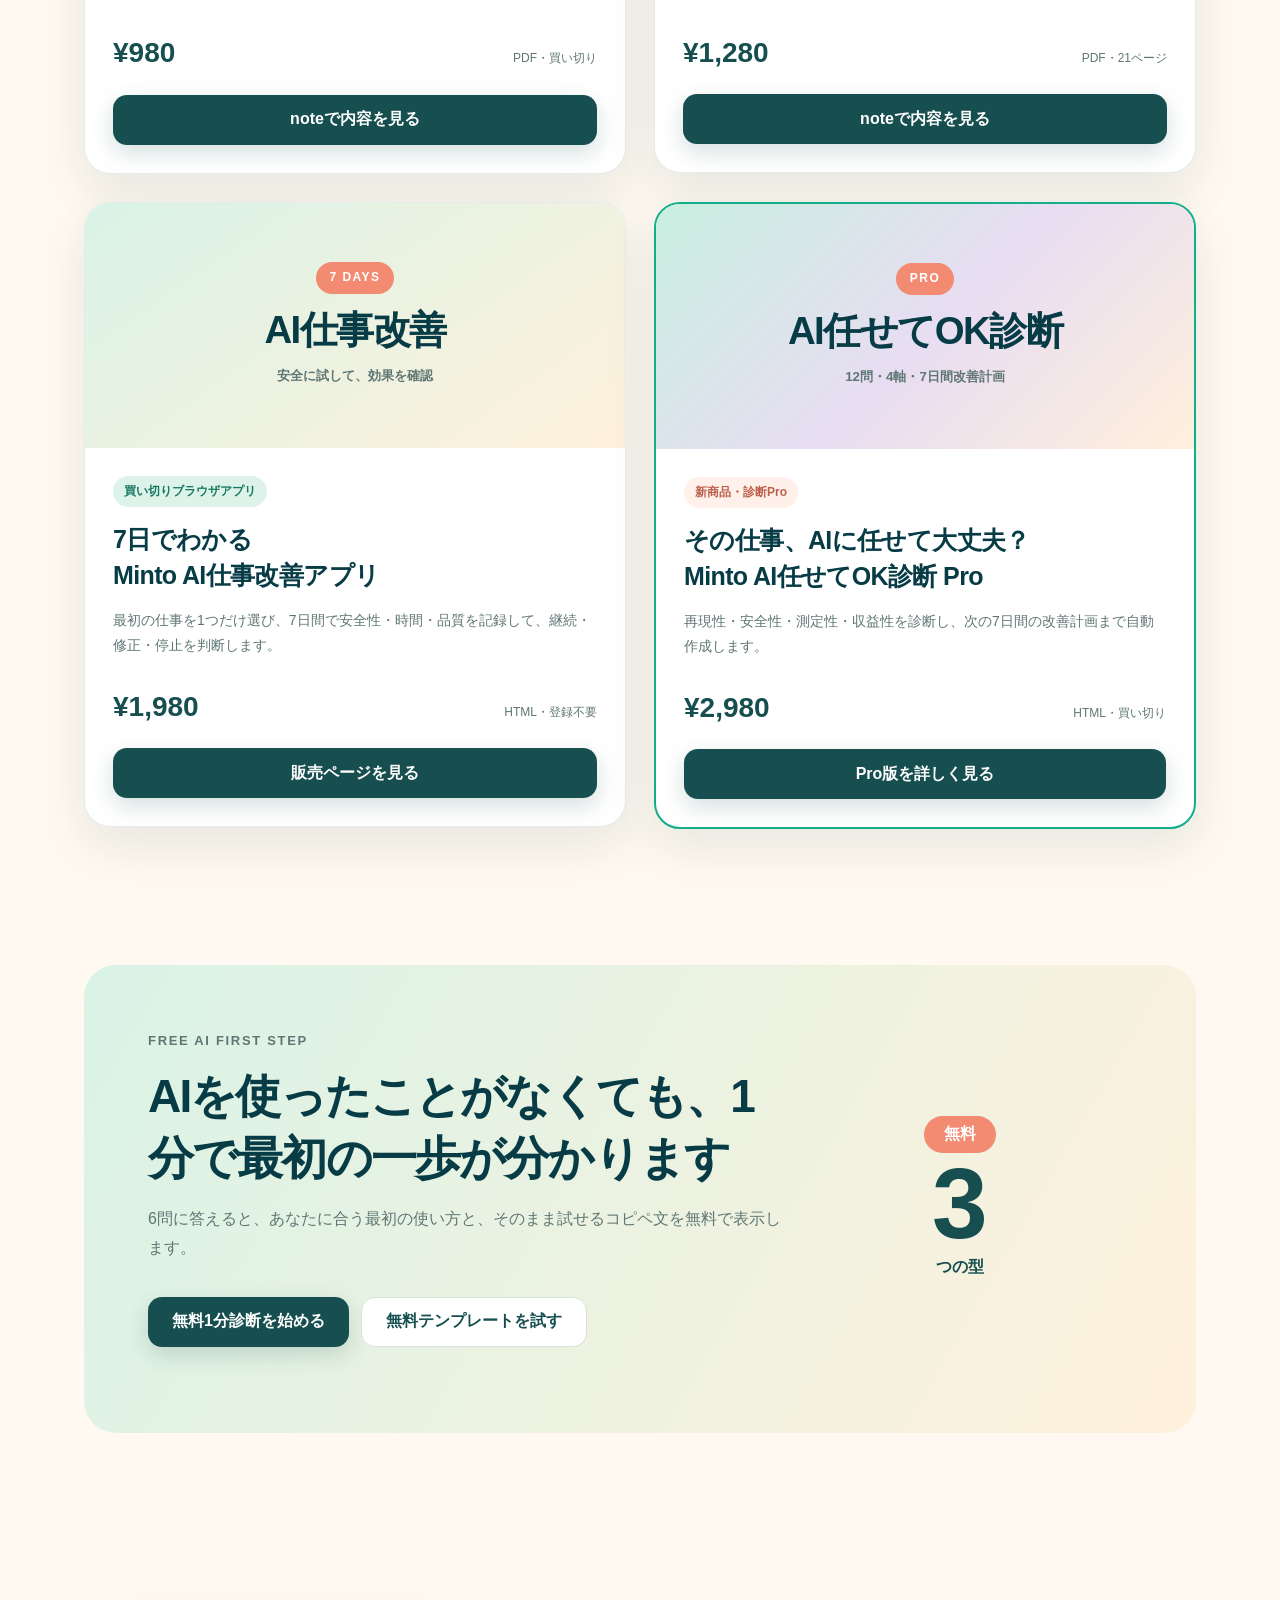
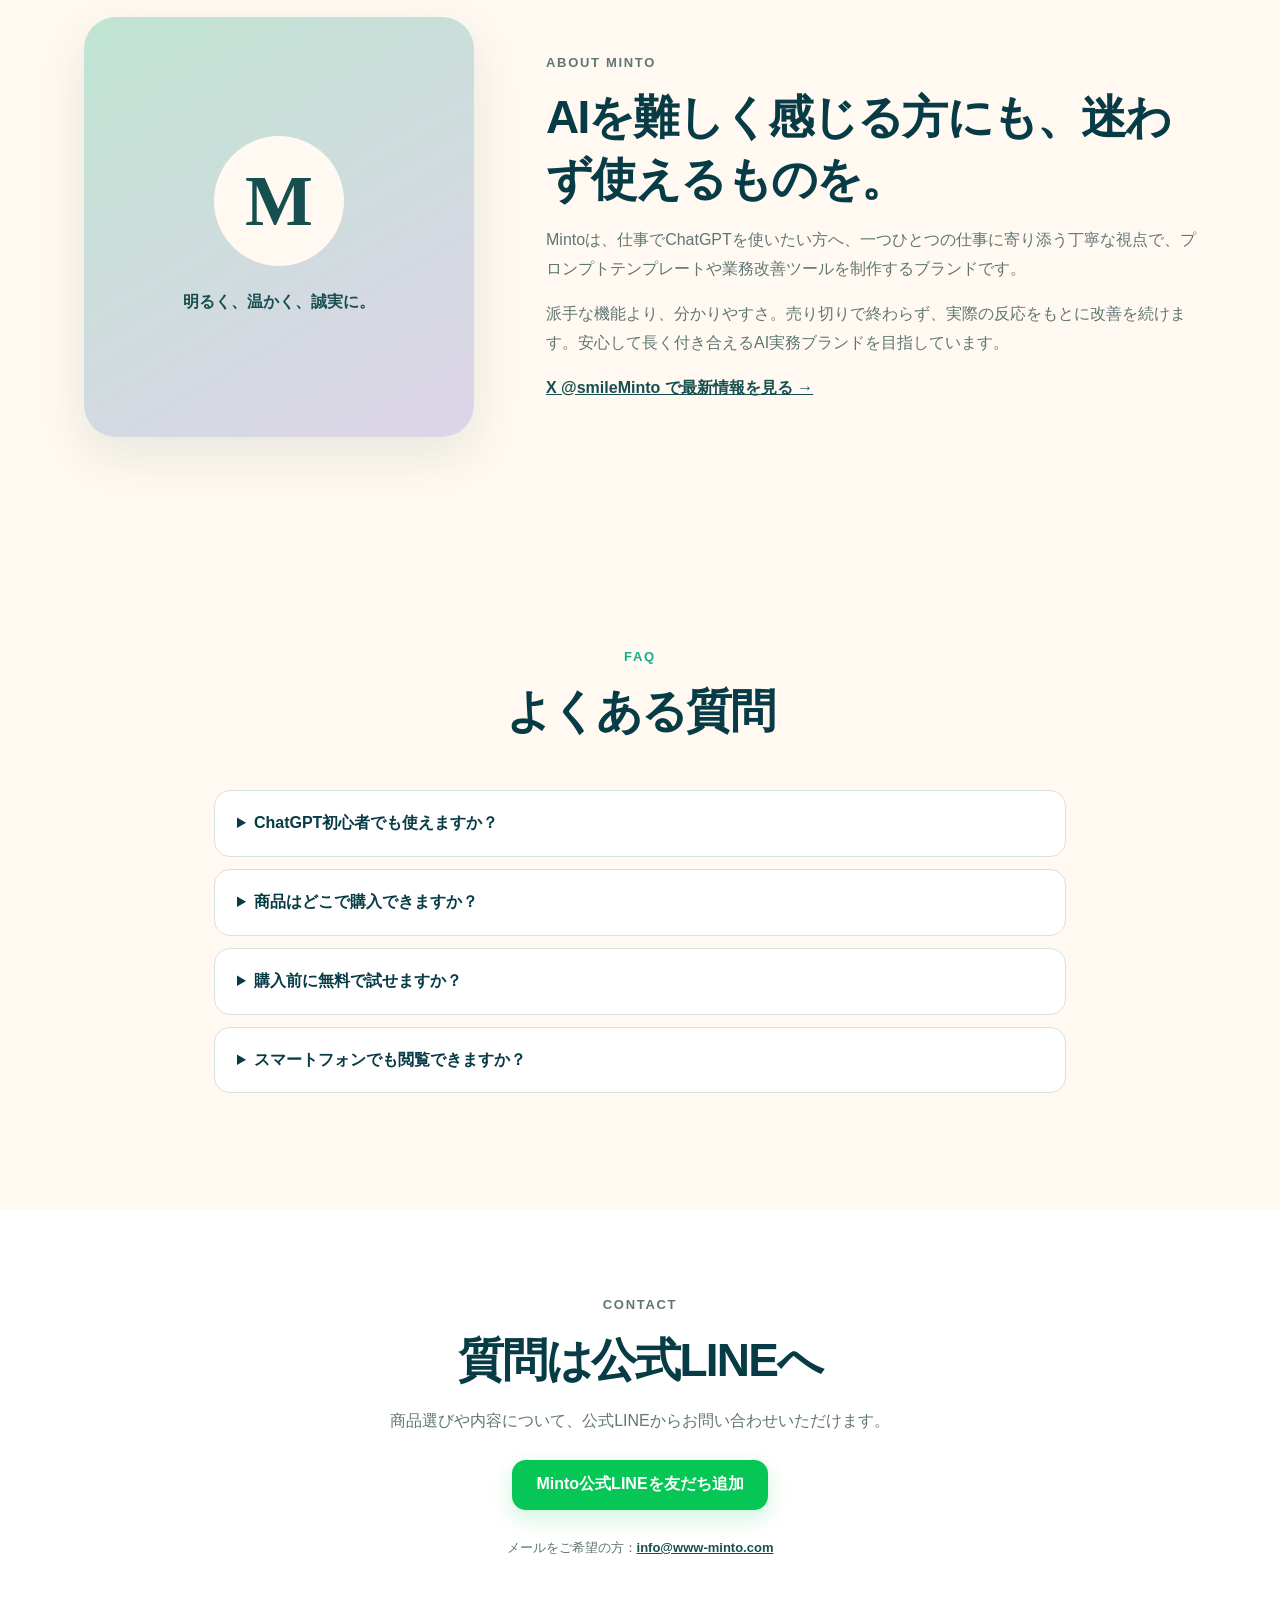
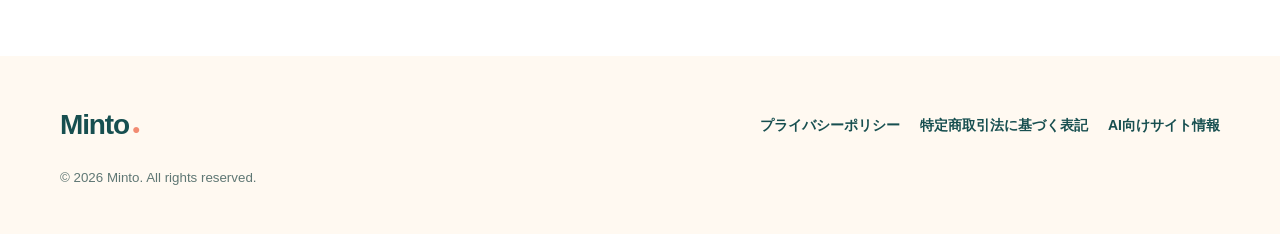
==== commit a128634c: "feat: make beginner quiz the primary acquisition CTA" ====
--- a/index.html
+++ b/index.html
@@ -133,7 +133,7 @@
         <p class="eyebrow">CHATGPT FOR WORK</p>
         <h1>PDFもアプリも。<br><em>やさしいAI仕事術</em></h1>
         <p class="lead">「ChatGPTに何を頼めばいいか分からない」を解決。メール、会議、企画、業務マニュアルから仕事診断まで、毎日の仕事を始めやすくする実務ツールをお届けします。</p>
-        <div class="actions"><a class="button primary" href="#products">商品を見る</a><a class="button secondary" href="#free">無料で3つ試す</a></div>
+        <div class="actions"><a class="button primary" href="/tools/ai-first-step.html?utm_source=home&utm_medium=owned&utm_campaign=demand_engine" data-ga-event="beginner_quiz_home_click">1分で「最初のAI活用」を見つける</a><a class="button secondary" href="#products">商品を見る</a></div>
         <ul class="trust"><li>登録不要</li><li>買い切り商品</li><li>初心者向け</li></ul>
       </div>
       <div class="hero-card" aria-label="Mintoの特徴">
@@ -173,7 +173,7 @@
     </section>
 
     <section class="free-section" id="free">
-      <div><p class="eyebrow">FREE CHATGPT PROMPTS</p><h2>購入前に、無料で3つの型を試せます</h2><p>ChatGPTへの頼み方で止まってしまう方へ。メール・会議・企画でそのまま使える基本プロンプトを公開しています。</p><div class="actions"><a class="button primary" href="/tools/first-ai-task-check.html">無料で仕事を診断する</a><a class="button secondary" href="https://note.com/major_drake4006/n/n0749d66fe1c2" target="_blank" rel="noopener" data-ga-event="free_article_click">無料テンプレートを試す</a></div></div>
+      <div><p class="eyebrow">FREE AI FIRST STEP</p><h2>AIを使ったことがなくても、1分で最初の一歩が分かります</h2><p>6問に答えると、あなたに合う最初の使い方と、そのまま試せるコピペ文を無料で表示します。</p><div class="actions"><a class="button primary" href="/tools/ai-first-step.html?utm_source=home_free&utm_medium=owned&utm_campaign=demand_engine" data-ga-event="beginner_quiz_free_click">無料1分診断を始める</a><a class="button secondary" href="https://note.com/major_drake4006/n/n0749d66fe1c2" target="_blank" rel="noopener" data-ga-event="free_article_click">無料テンプレートを試す</a></div></div>
       <div class="free-number" aria-hidden="true"><span>無料</span><strong>3</strong><p>つの型</p></div>
     </section>
 
--- a/styles.css
+++ b/styles.css
@@ -243,6 +243,14 @@
 }
 footer div:nth-child(2) { display:flex;gap:20px;flex-wrap:wrap; }
 footer small { grid-column:1/-1;color:var(--muted); }
+
+
+.product-visual{min-height:245px;padding:32px;display:flex;flex-direction:column;align-items:center;justify-content:center;text-align:center;background:linear-gradient(145deg,#d9f3e6,#fff1dc);color:var(--deep)}
+.product-visual span{display:inline-block;margin-bottom:12px;padding:5px 14px;border-radius:99px;background:var(--peach);color:#fff;font-size:12px;font-weight:900;letter-spacing:.12em}
+.product-visual strong{display:block;font-size:clamp(27px,3vw,40px);line-height:1.25;letter-spacing:-.04em}
+.product-visual small{display:block;margin-top:10px;color:var(--muted);font-weight:700}
+.pro-visual{background:linear-gradient(135deg,#c8efe0,#e8ddf2 52%,#fff0dc)}
+.featured-card{border:2px solid var(--mint-strong)}
 
 @media(max-width:760px) {
   .site-header { min-height:64px;padding:0 18px; }
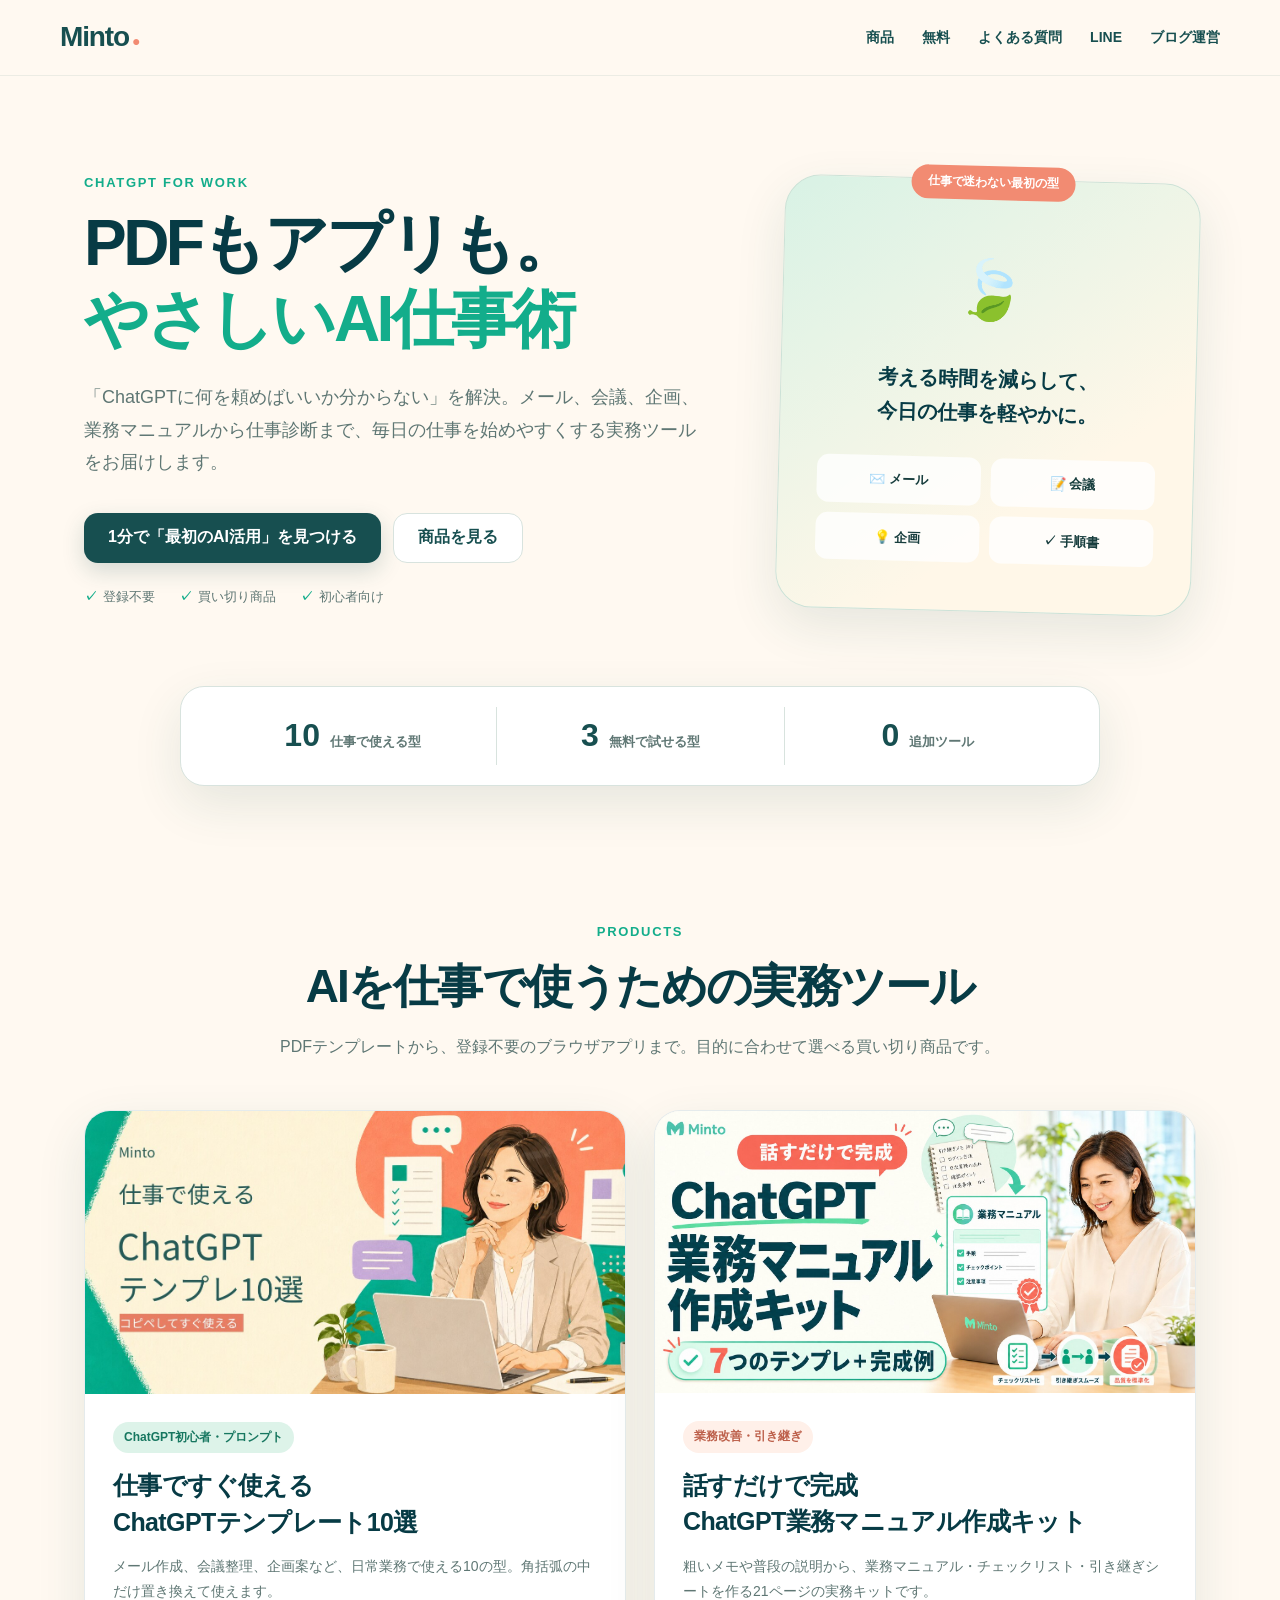
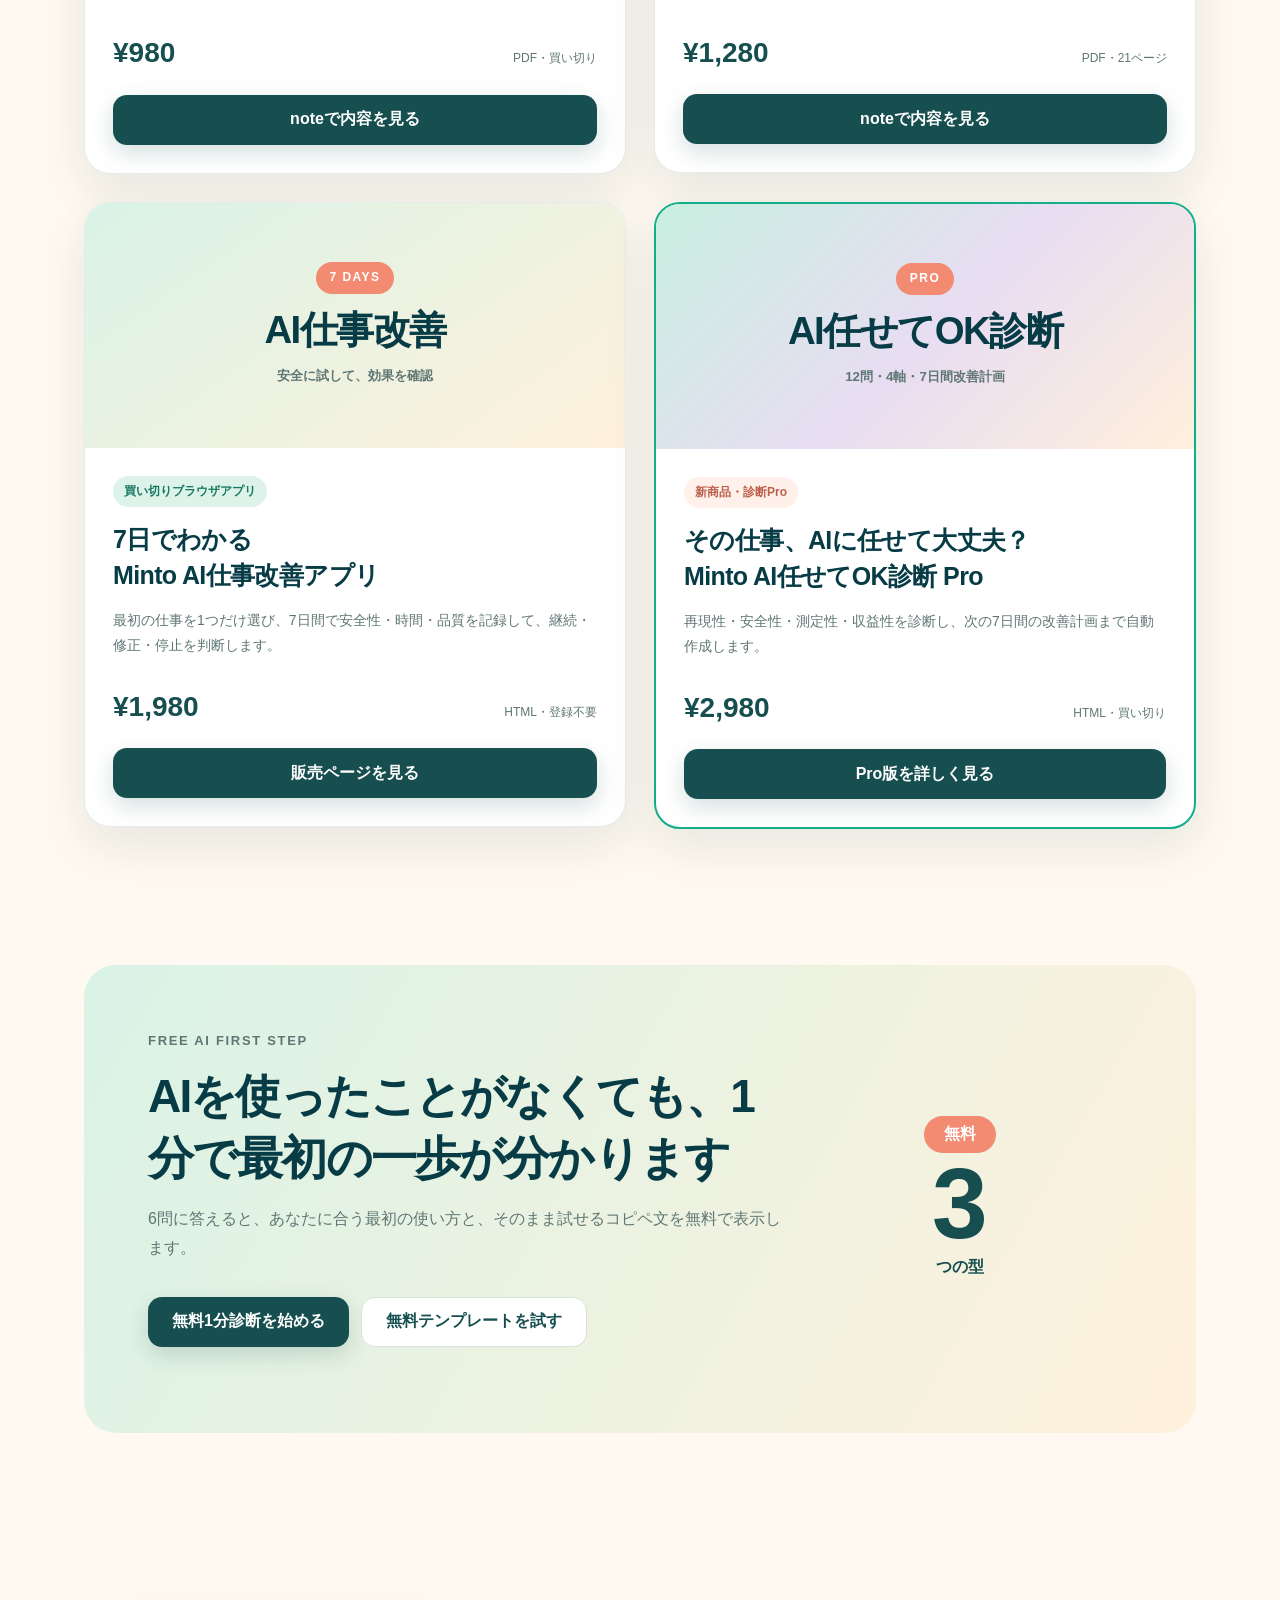
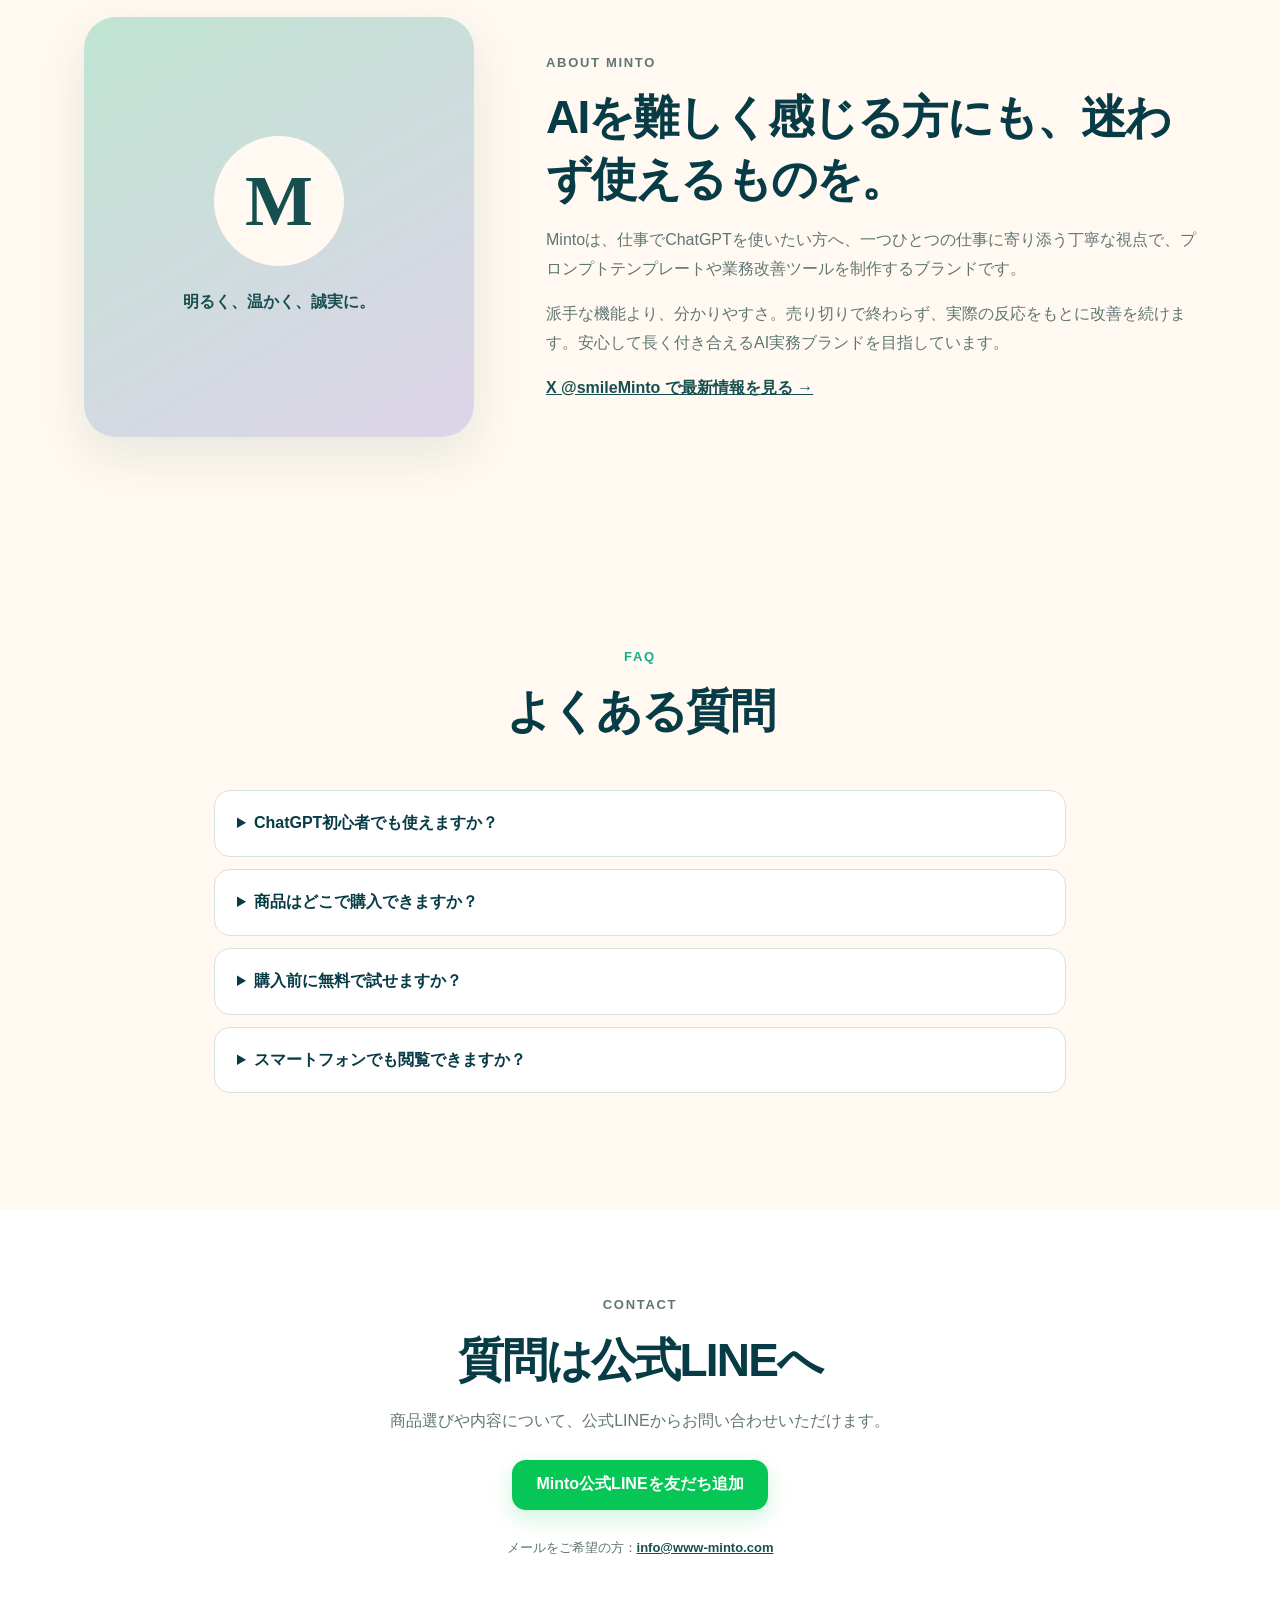
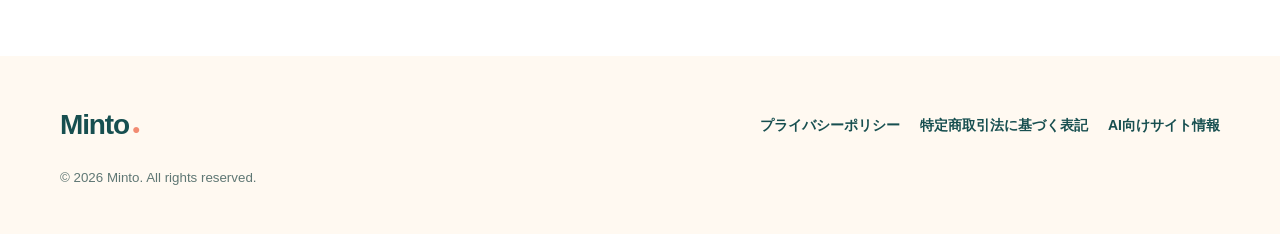
==== commit 79e7ab57: "Link blog growth service" ====
--- a/index.html
+++ b/index.html
@@ -124,7 +124,7 @@
     <a class="brand" href="#top" aria-label="Minto公式サイト トップ">Minto<span>●</span></a>
     <nav aria-label="メインメニュー">
       <a href="#products">商品</a><a href="#free">無料</a><a href="#faq">よくある質問</a><a href="#contact">LINE</a>
-    </nav>
+    <a href="blog-growth.html">ブログ運営</a></nav>
   </header>
 
   <main id="main">
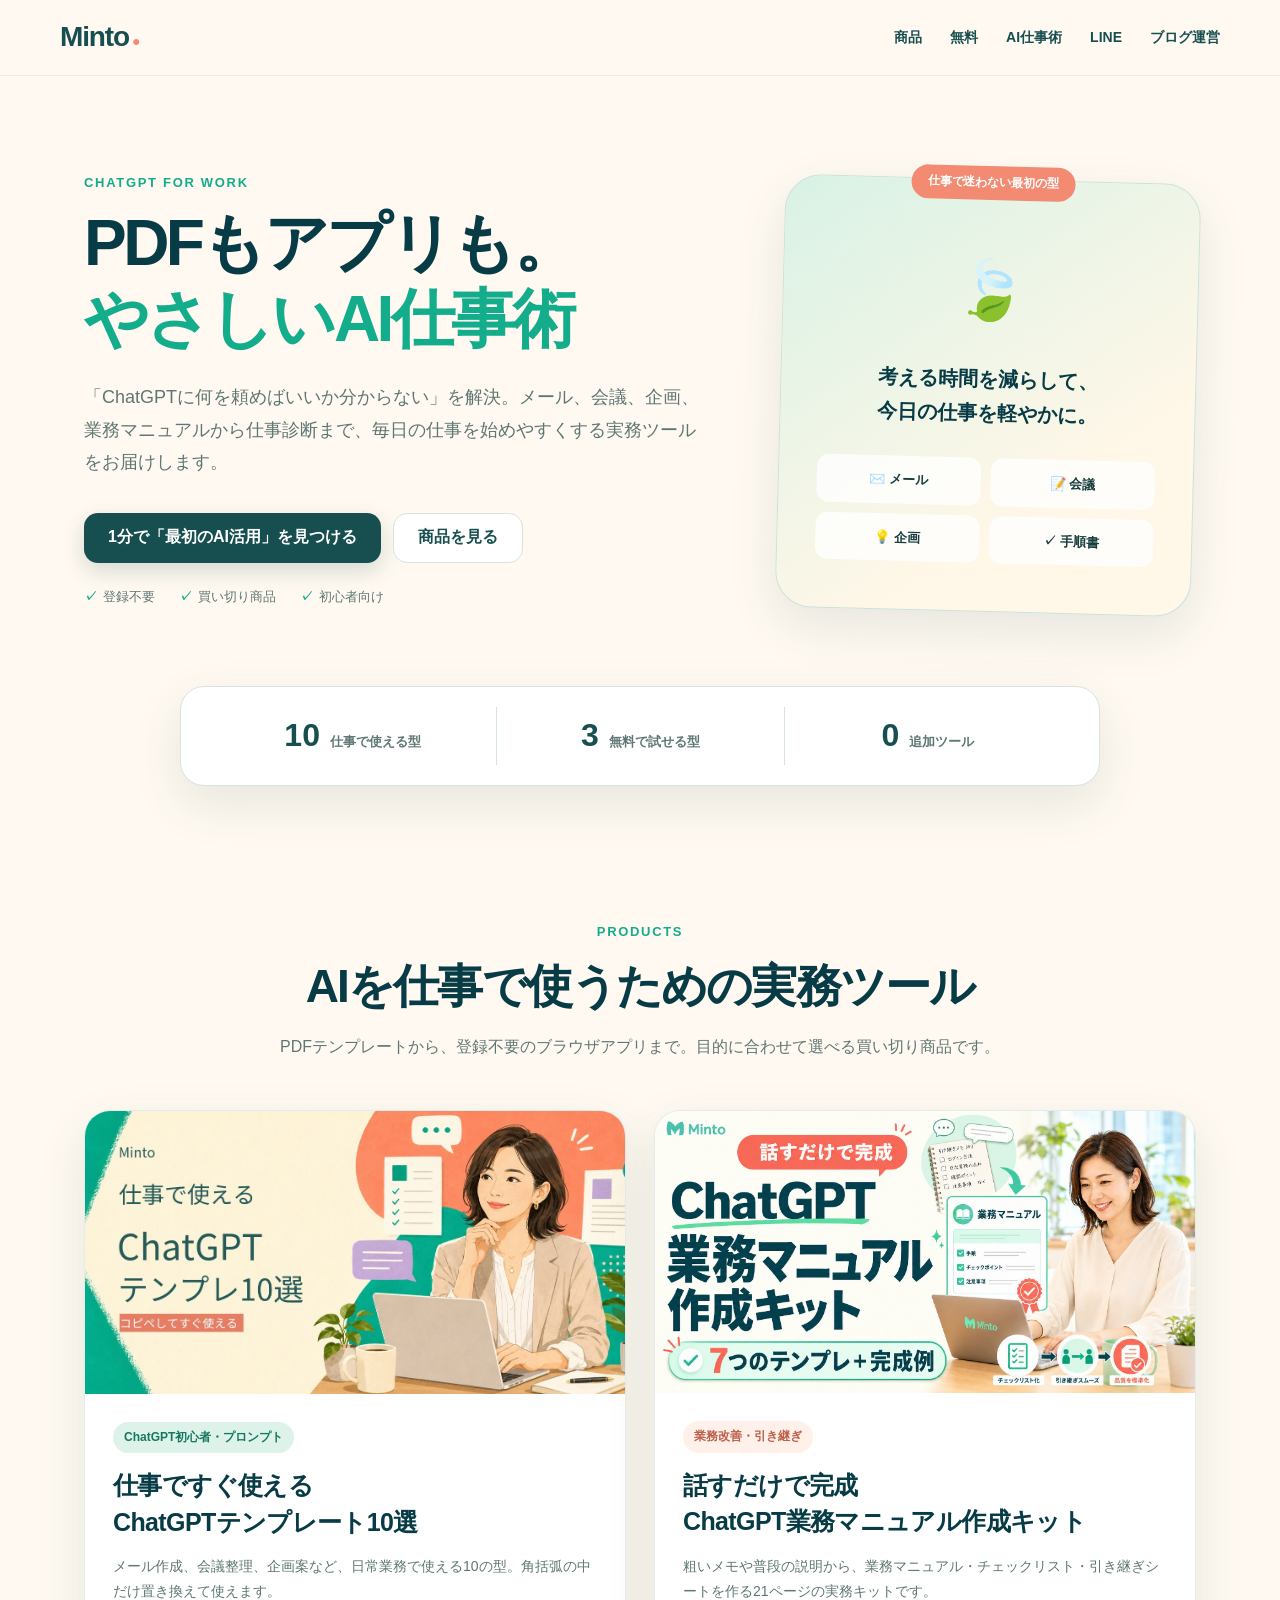
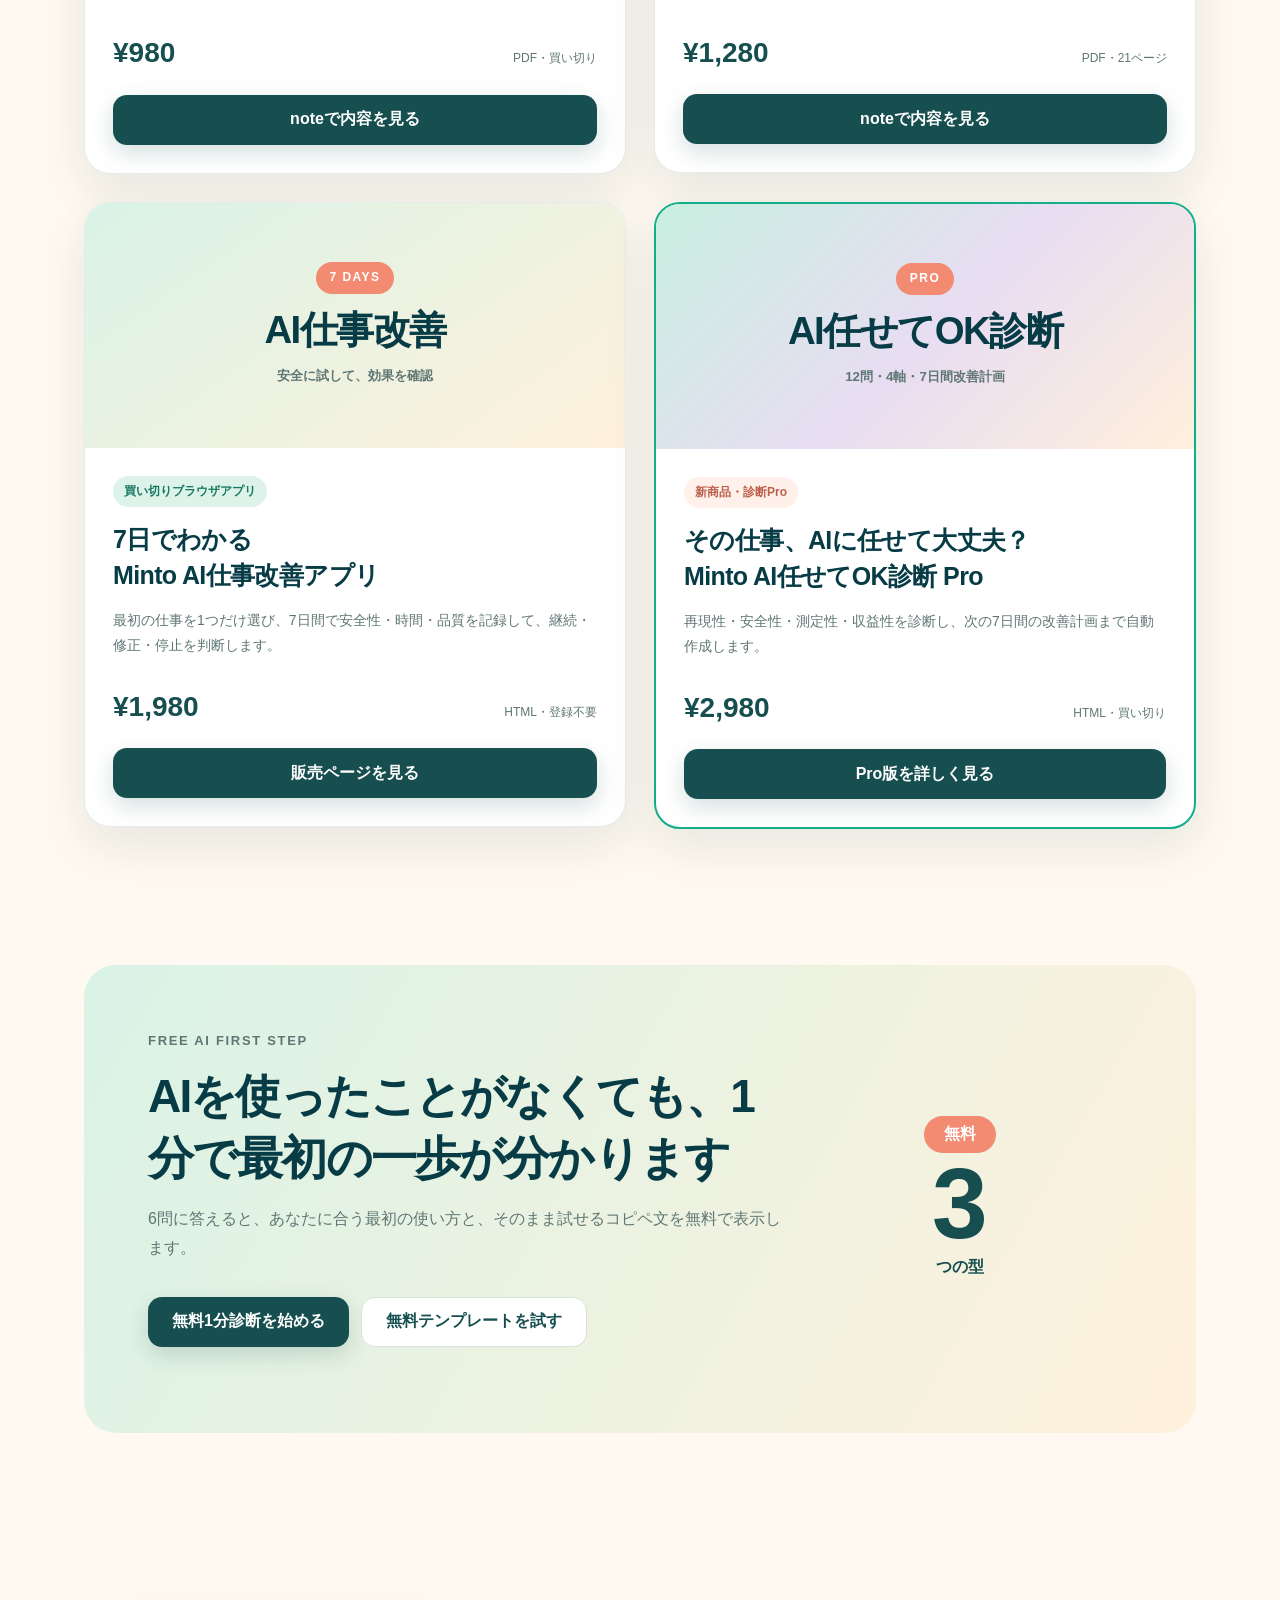
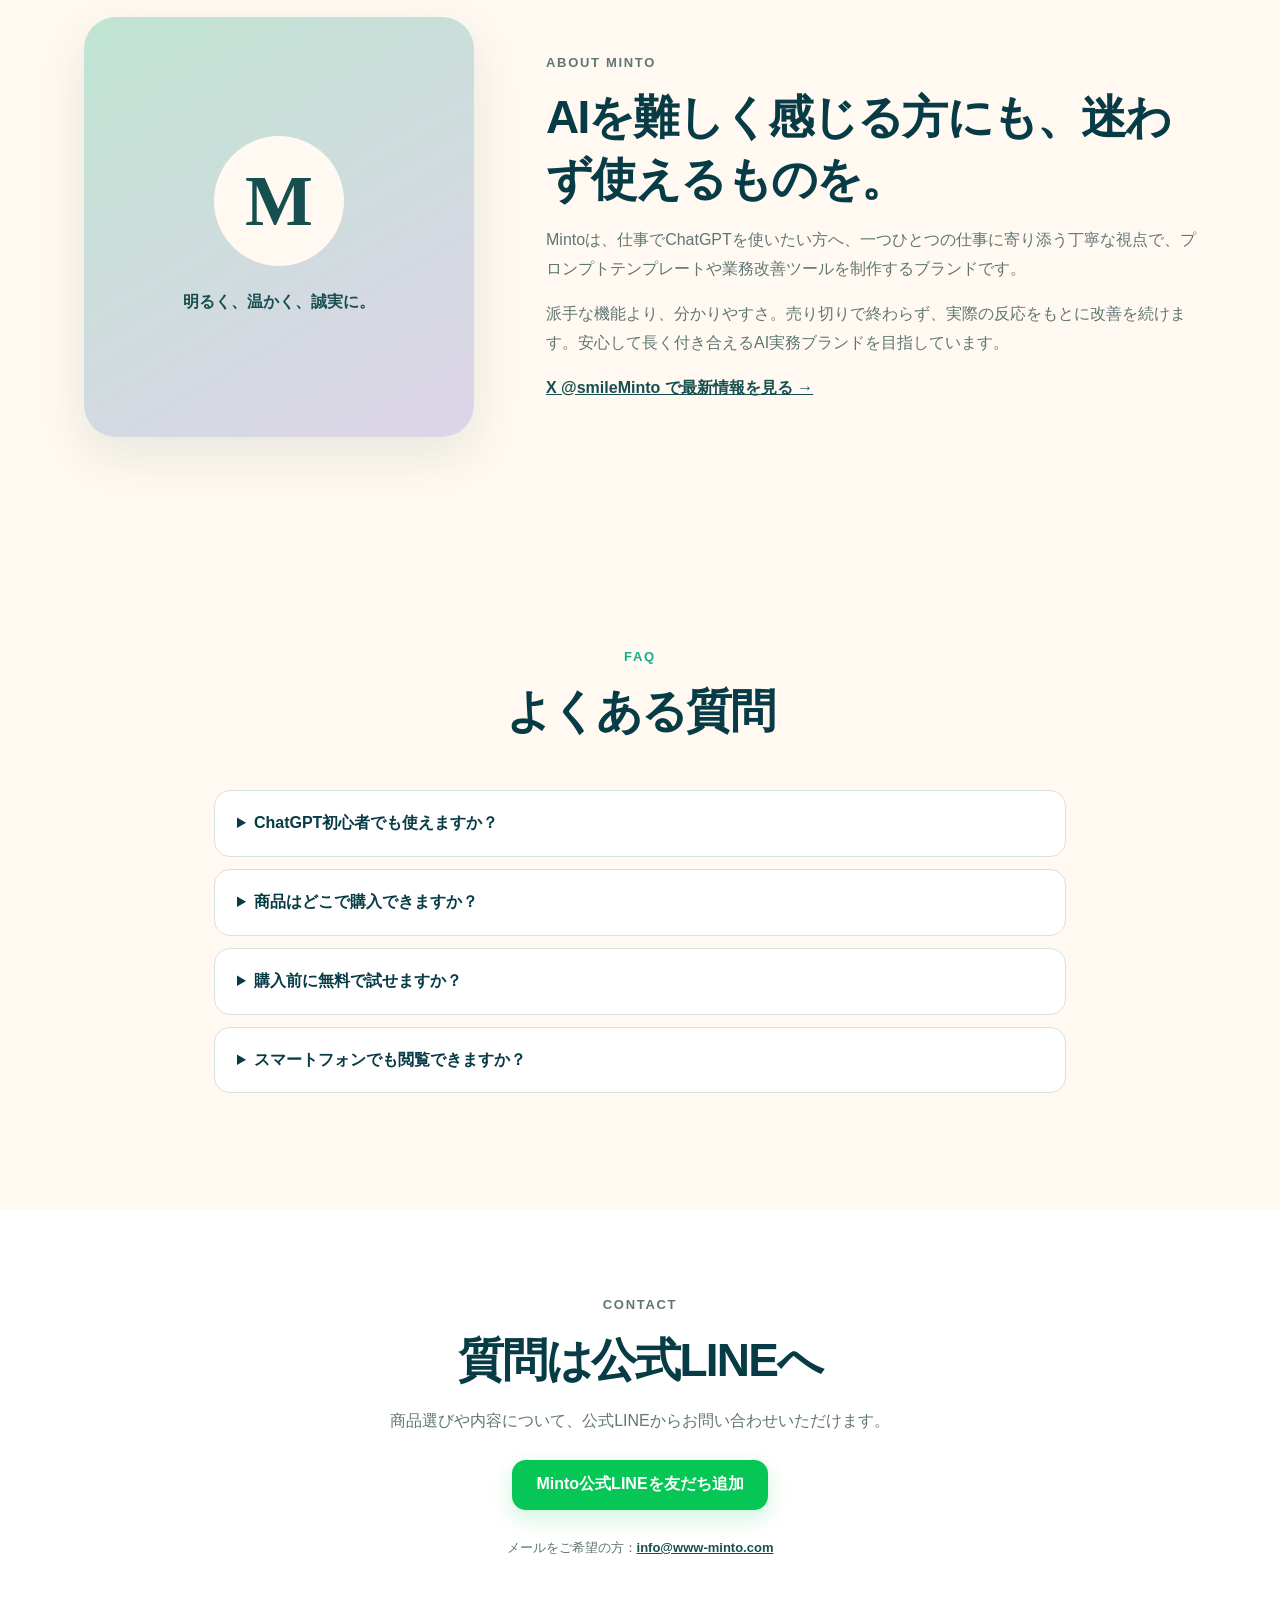
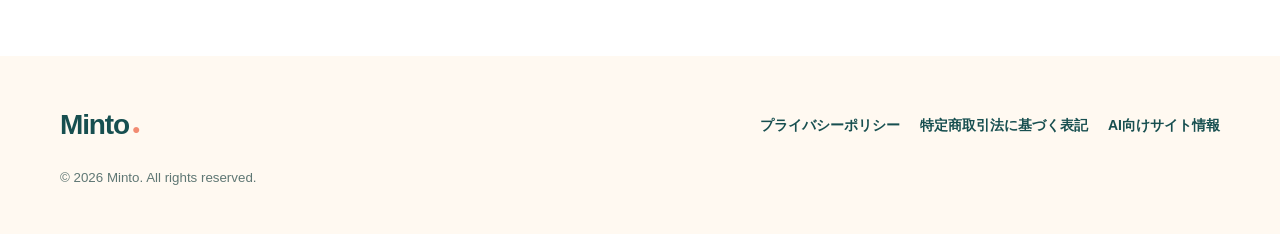
==== commit a1cb0498: "Connect Minto blog to navigation and sitemap" ====
--- a/index.html
+++ b/index.html
@@ -123,7 +123,7 @@
   <header class="site-header">
     <a class="brand" href="#top" aria-label="Minto公式サイト トップ">Minto<span>●</span></a>
     <nav aria-label="メインメニュー">
-      <a href="#products">商品</a><a href="#free">無料</a><a href="#faq">よくある質問</a><a href="#contact">LINE</a>
+      <a href="#products">商品</a><a href="#free">無料</a><a href="/blog/">AI仕事術</a><a href="#contact">LINE</a>
     <a href="blog-growth.html">ブログ運営</a></nav>
   </header>
 
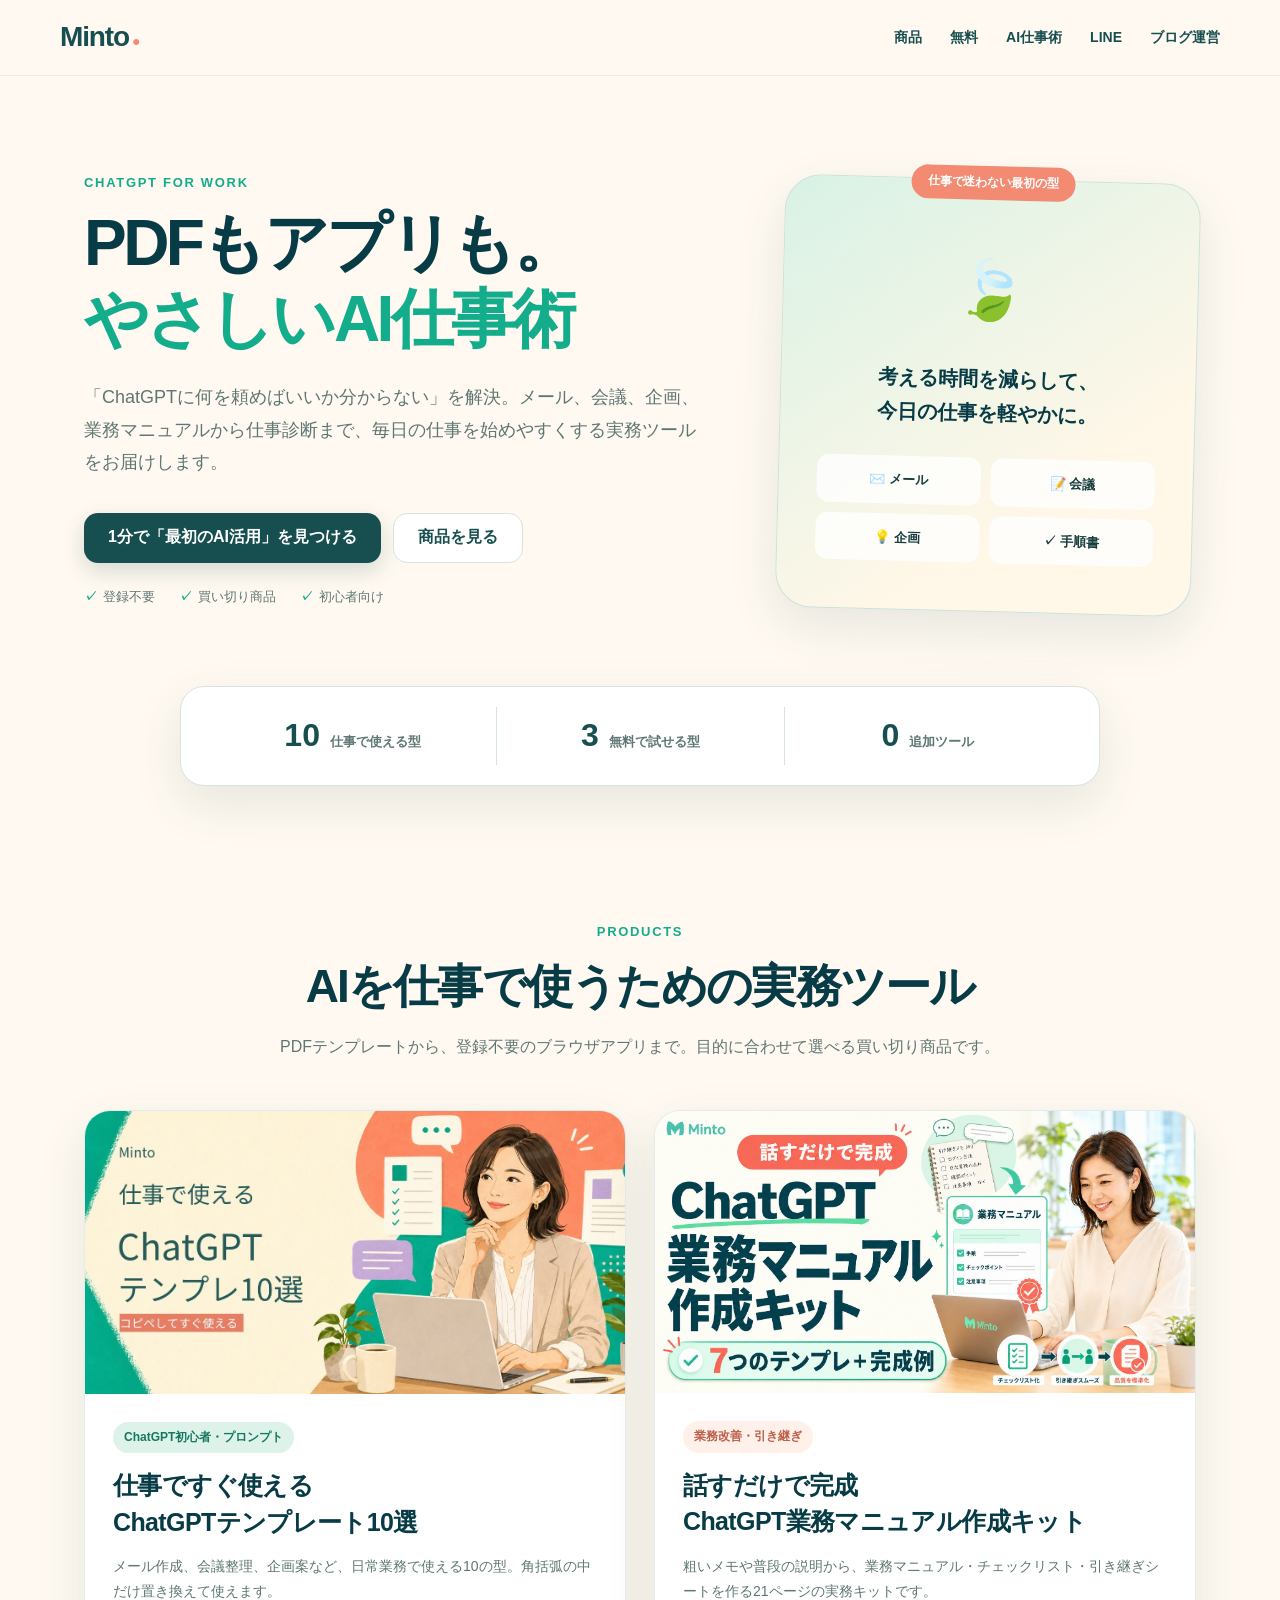
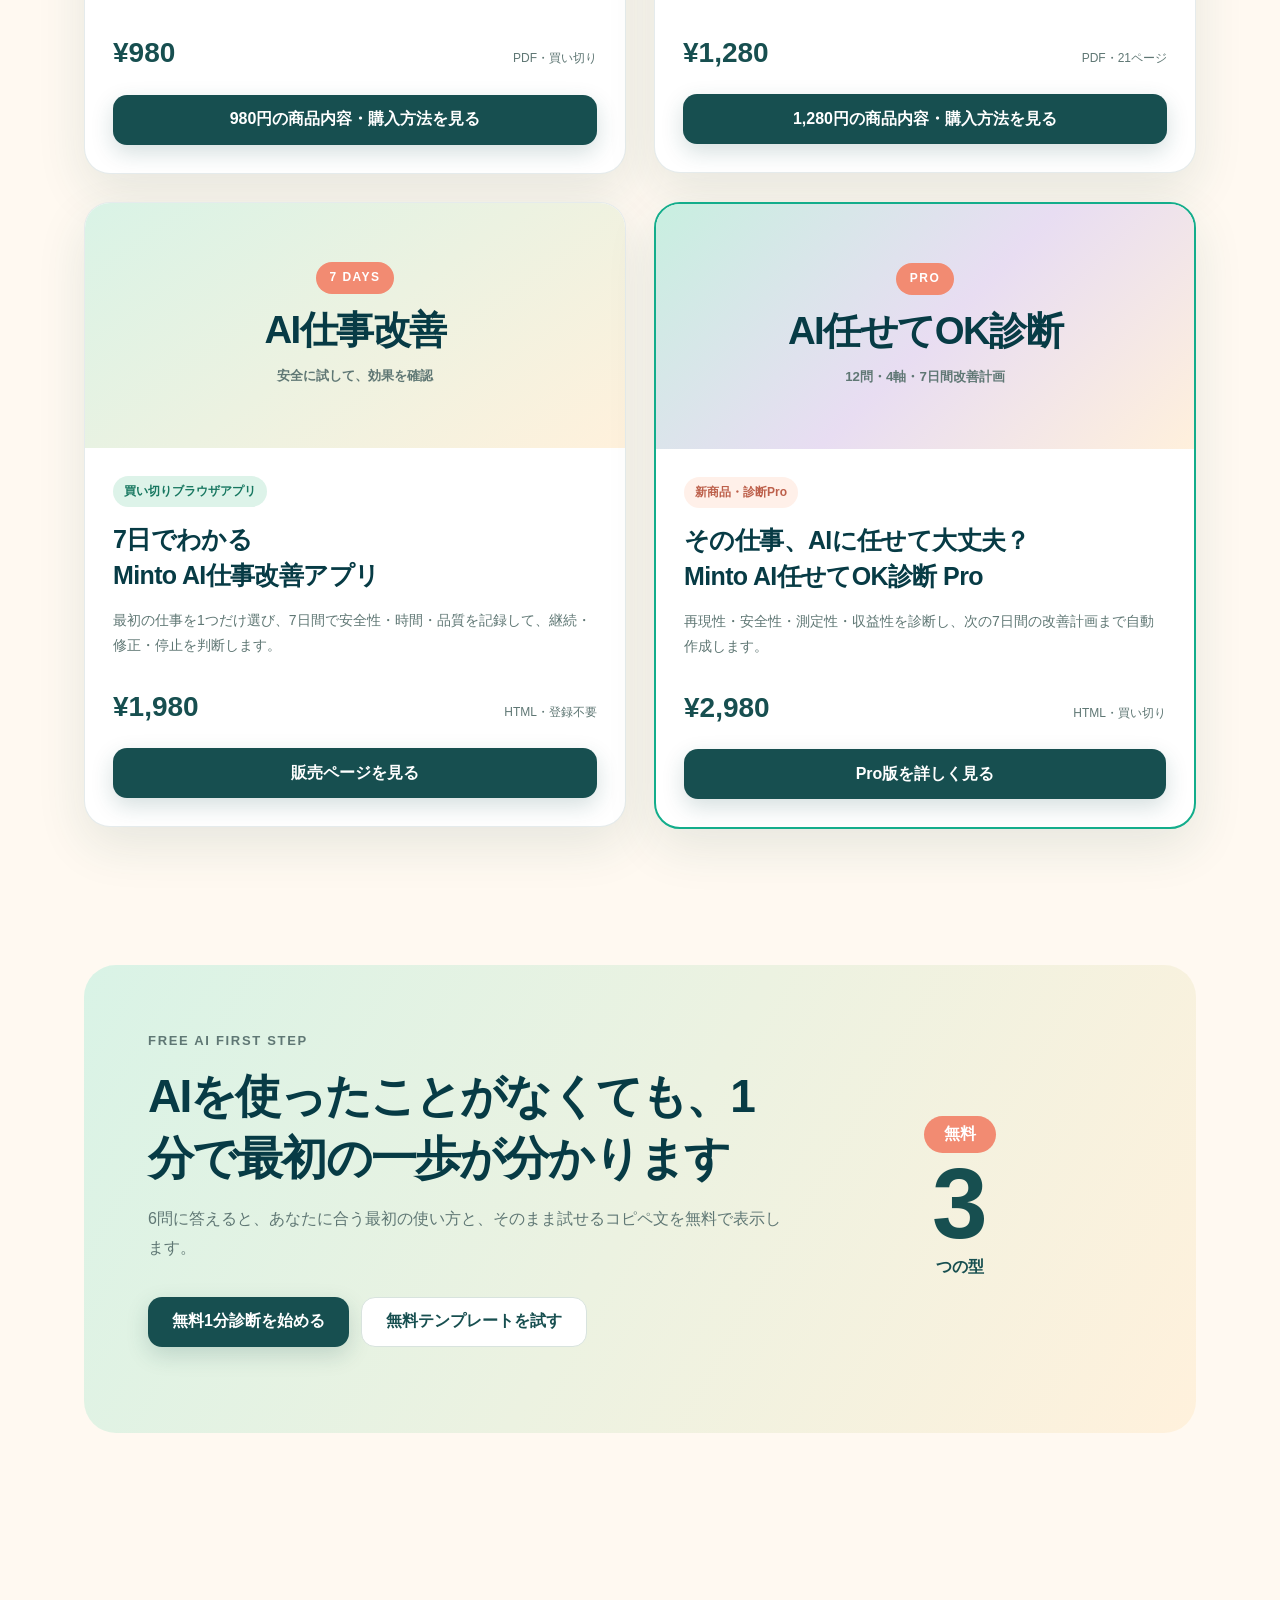
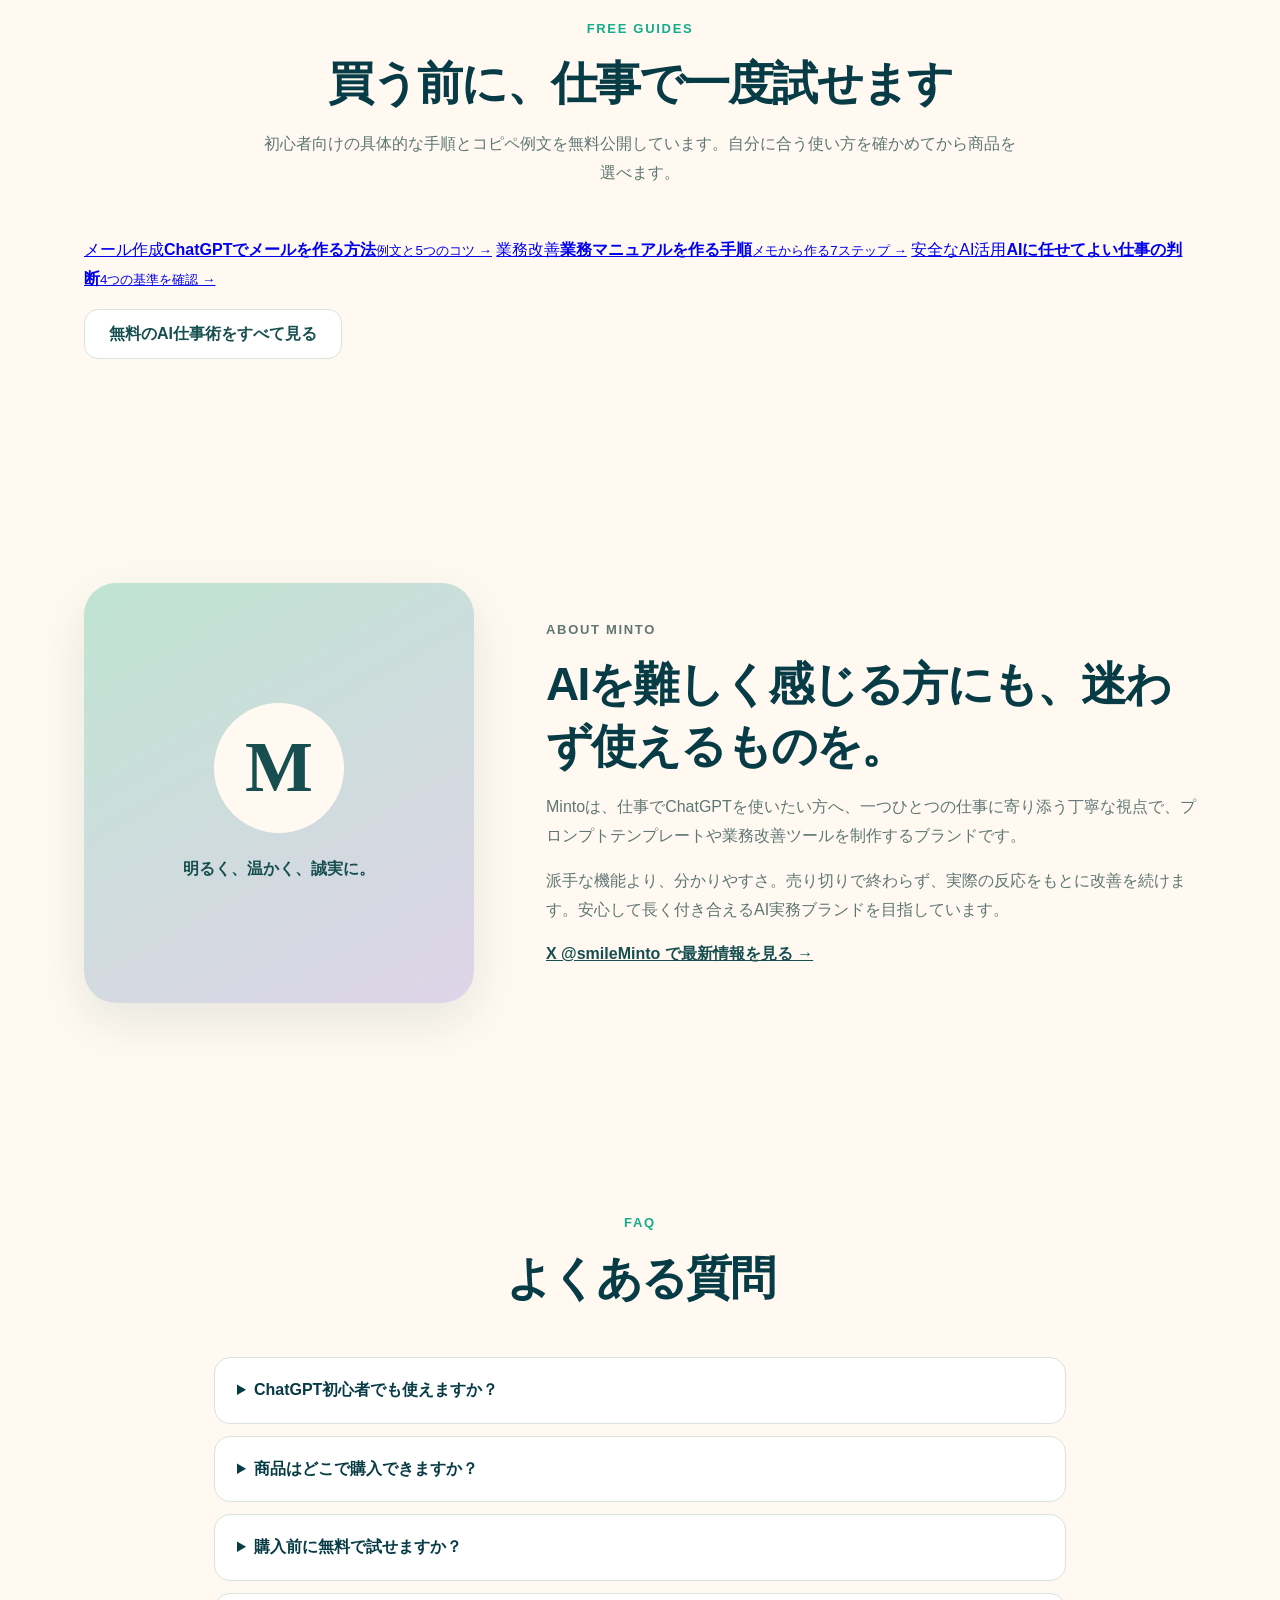
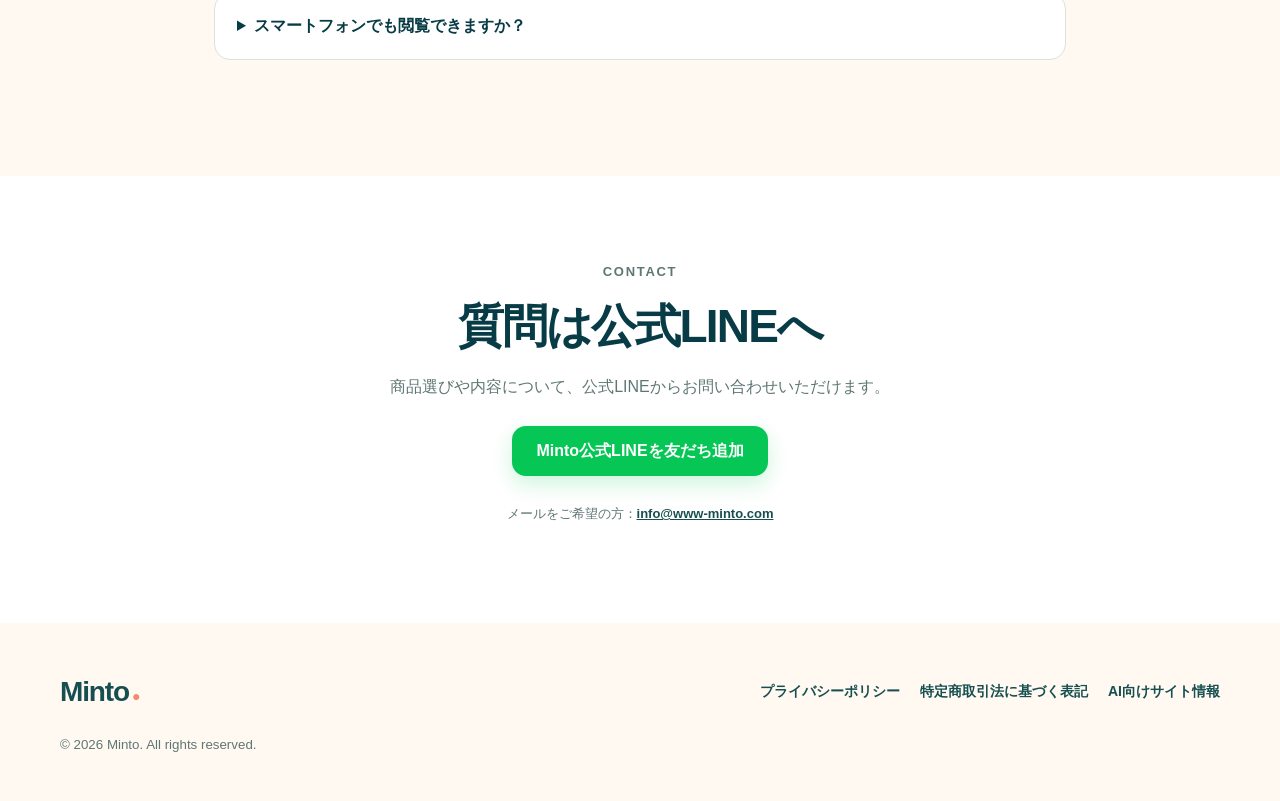
==== commit 68a09e8c: "Improve Minto discovery and purchase CTAs" ====
--- a/index.html
+++ b/index.html
@@ -155,11 +155,11 @@
       <div class="products">
         <article class="product-card">
           <img src="assets/product-001.jpg" alt="仕事で使えるChatGPTテンプレート10選の商品画像" width="1279" height="670" loading="lazy" decoding="async">
-          <div class="product-body"><span class="tag">ChatGPT初心者・プロンプト</span><h3>仕事ですぐ使える<br>ChatGPTテンプレート10選</h3><p>メール作成、会議整理、企画案など、日常業務で使える10の型。角括弧の中だけ置き換えて使えます。</p><div class="product-meta"><strong>¥980</strong><span>PDF・買い切り</span></div><a class="button primary full" href="https://note.com/major_drake4006/n/n54bf022607a3" target="_blank" rel="noopener" data-ga-event="product_001_click" aria-label="ChatGPTテンプレート10選をnoteで詳しく見る">noteで内容を見る</a></div>
+          <div class="product-body"><span class="tag">ChatGPT初心者・プロンプト</span><h3>仕事ですぐ使える<br>ChatGPTテンプレート10選</h3><p>メール作成、会議整理、企画案など、日常業務で使える10の型。角括弧の中だけ置き換えて使えます。</p><div class="product-meta"><strong>¥980</strong><span>PDF・買い切り</span></div><a class="button primary full" href="https://note.com/major_drake4006/n/n54bf022607a3?utm_source=minto_home&utm_medium=owned&utm_campaign=product001_cta_v2" target="_blank" rel="noopener" data-ga-event="product_001_cta_v2_click" aria-label="980円のChatGPTテンプレート10選の商品内容と購入方法をnoteで確認する">980円の商品内容・購入方法を見る</a></div>
         </article>
         <article class="product-card">
           <img src="assets/product-002.jpg" alt="ChatGPT業務マニュアル作成キットの商品画像" width="1733" height="907" loading="lazy" decoding="async">
-          <div class="product-body"><span class="tag peach">業務改善・引き継ぎ</span><h3>話すだけで完成<br>ChatGPT業務マニュアル作成キット</h3><p>粗いメモや普段の説明から、業務マニュアル・チェックリスト・引き継ぎシートを作る21ページの実務キットです。</p><div class="product-meta"><strong>¥1,280</strong><span>PDF・21ページ</span></div><a class="button primary full" href="https://note.com/major_drake4006/n/n6faad89657a8" target="_blank" rel="noopener" data-ga-event="product_002_click" aria-label="業務マニュアル作成キットをnoteで詳しく見る">noteで内容を見る</a></div>
+          <div class="product-body"><span class="tag peach">業務改善・引き継ぎ</span><h3>話すだけで完成<br>ChatGPT業務マニュアル作成キット</h3><p>粗いメモや普段の説明から、業務マニュアル・チェックリスト・引き継ぎシートを作る21ページの実務キットです。</p><div class="product-meta"><strong>¥1,280</strong><span>PDF・21ページ</span></div><a class="button primary full" href="https://note.com/major_drake4006/n/n6faad89657a8?utm_source=minto_home&utm_medium=owned&utm_campaign=product002_cta_v2" target="_blank" rel="noopener" data-ga-event="product_002_cta_v2_click" aria-label="1280円の業務マニュアル作成キットの商品内容と購入方法をnoteで確認する">1,280円の商品内容・購入方法を見る</a></div>
         </article>
         <article class="product-card">
           <div class="product-visual app-visual" aria-hidden="true"><span>7 DAYS</span><strong>AI仕事改善</strong><small>安全に試して、効果を確認</small></div>
@@ -175,6 +175,16 @@
     <section class="free-section" id="free">
       <div><p class="eyebrow">FREE AI FIRST STEP</p><h2>AIを使ったことがなくても、1分で最初の一歩が分かります</h2><p>6問に答えると、あなたに合う最初の使い方と、そのまま試せるコピペ文を無料で表示します。</p><div class="actions"><a class="button primary" href="/tools/ai-first-step.html?utm_source=home_free&utm_medium=owned&utm_campaign=demand_engine" data-ga-event="beginner_quiz_free_click">無料1分診断を始める</a><a class="button secondary" href="https://note.com/major_drake4006/n/n0749d66fe1c2" target="_blank" rel="noopener" data-ga-event="free_article_click">無料テンプレートを試す</a></div></div>
       <div class="free-number" aria-hidden="true"><span>無料</span><strong>3</strong><p>つの型</p></div>
+    </section>
+
+    <section class="section guide-section" id="guides">
+      <div class="section-heading"><p class="eyebrow">FREE GUIDES</p><h2>買う前に、仕事で一度試せます</h2><p>初心者向けの具体的な手順とコピペ例文を無料公開しています。自分に合う使い方を確かめてから商品を選べます。</p></div>
+      <div class="guide-grid">
+        <a href="/blog/chatgpt-email-writing.html?utm_source=home&utm_medium=owned&utm_campaign=guide_section" data-ga-event="home_guide_email_click"><span>メール作成</span><strong>ChatGPTでメールを作る方法</strong><small>例文と5つのコツ →</small></a>
+        <a href="/blog/chatgpt-work-manual.html?utm_source=home&utm_medium=owned&utm_campaign=guide_section" data-ga-event="home_guide_manual_click"><span>業務改善</span><strong>業務マニュアルを作る手順</strong><small>メモから作る7ステップ →</small></a>
+        <a href="/blog/ai-delegation-criteria.html?utm_source=home&utm_medium=owned&utm_campaign=guide_section" data-ga-event="home_guide_judgment_click"><span>安全なAI活用</span><strong>AIに任せてよい仕事の判断</strong><small>4つの基準を確認 →</small></a>
+      </div>
+      <p class="guide-more"><a class="button secondary" href="/blog/" data-ga-event="home_guide_all_click">無料のAI仕事術をすべて見る</a></p>
     </section>
 
     <section class="section about" id="about">
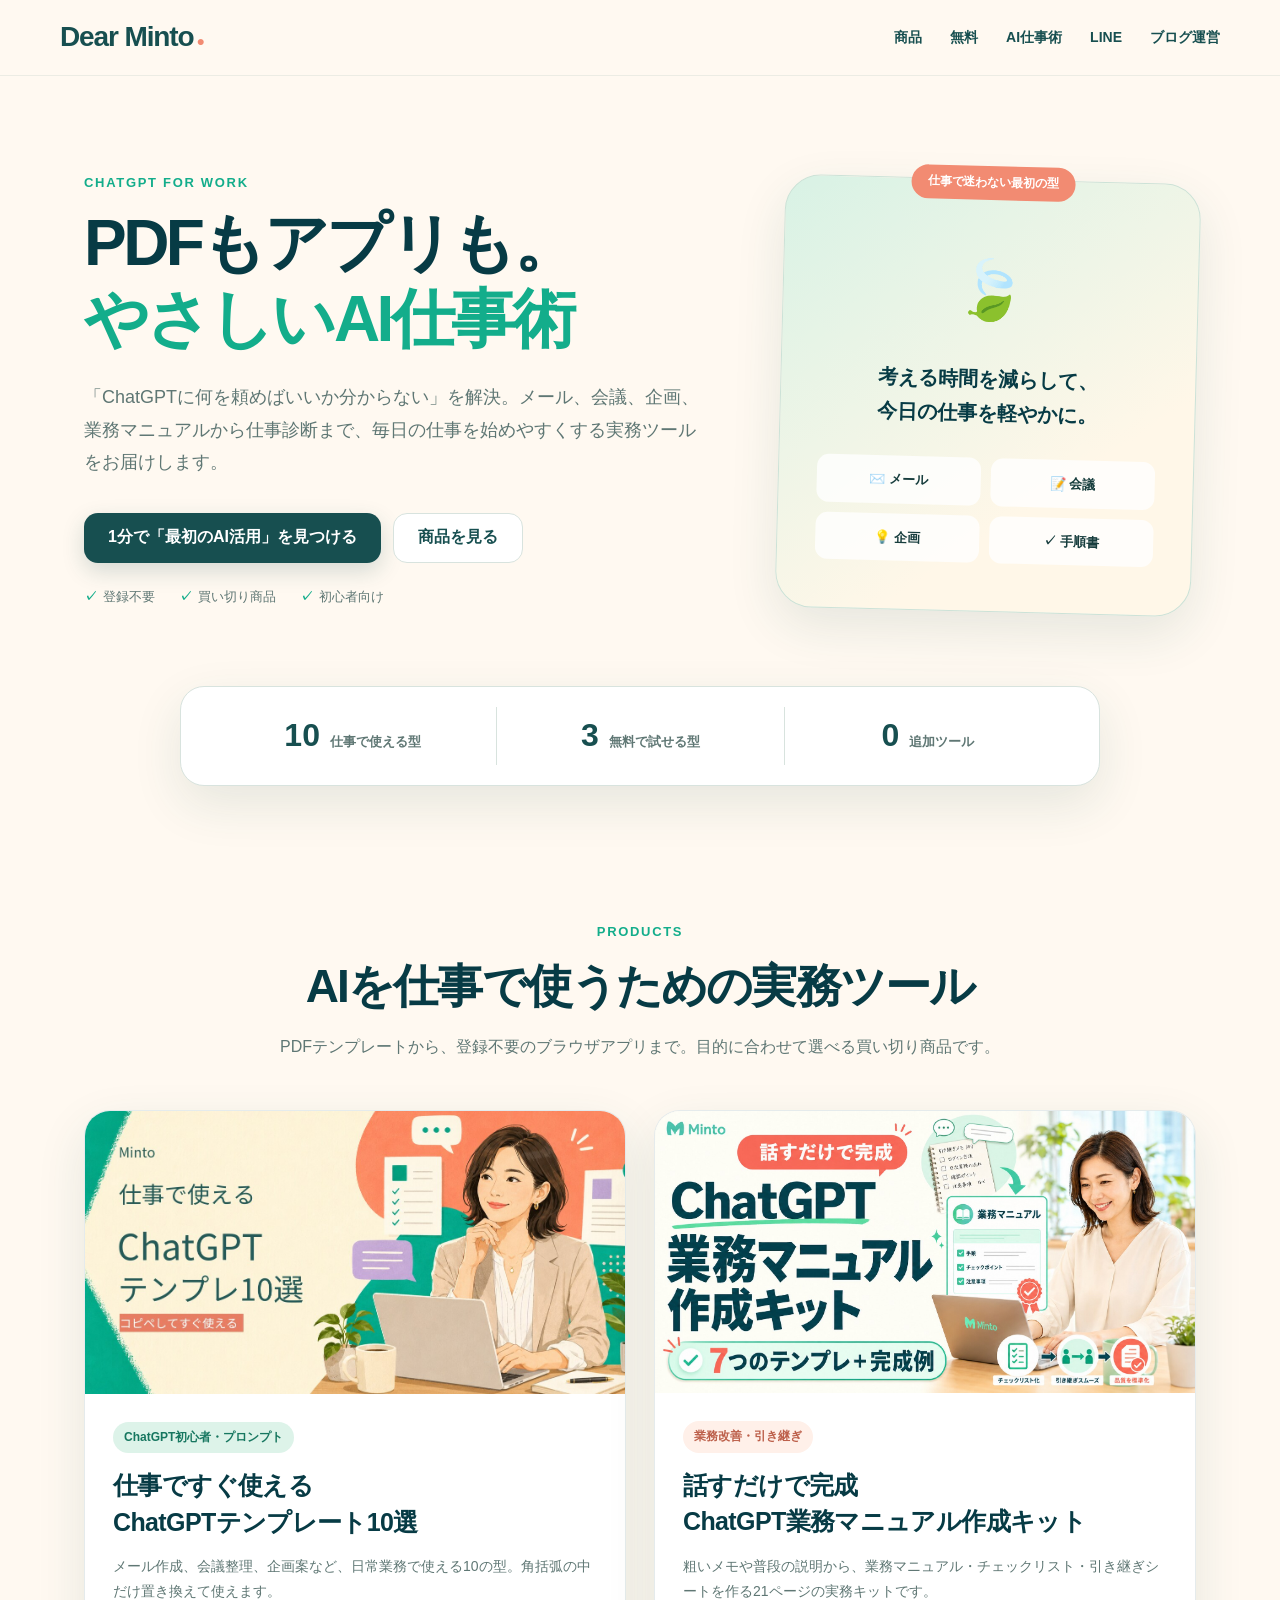
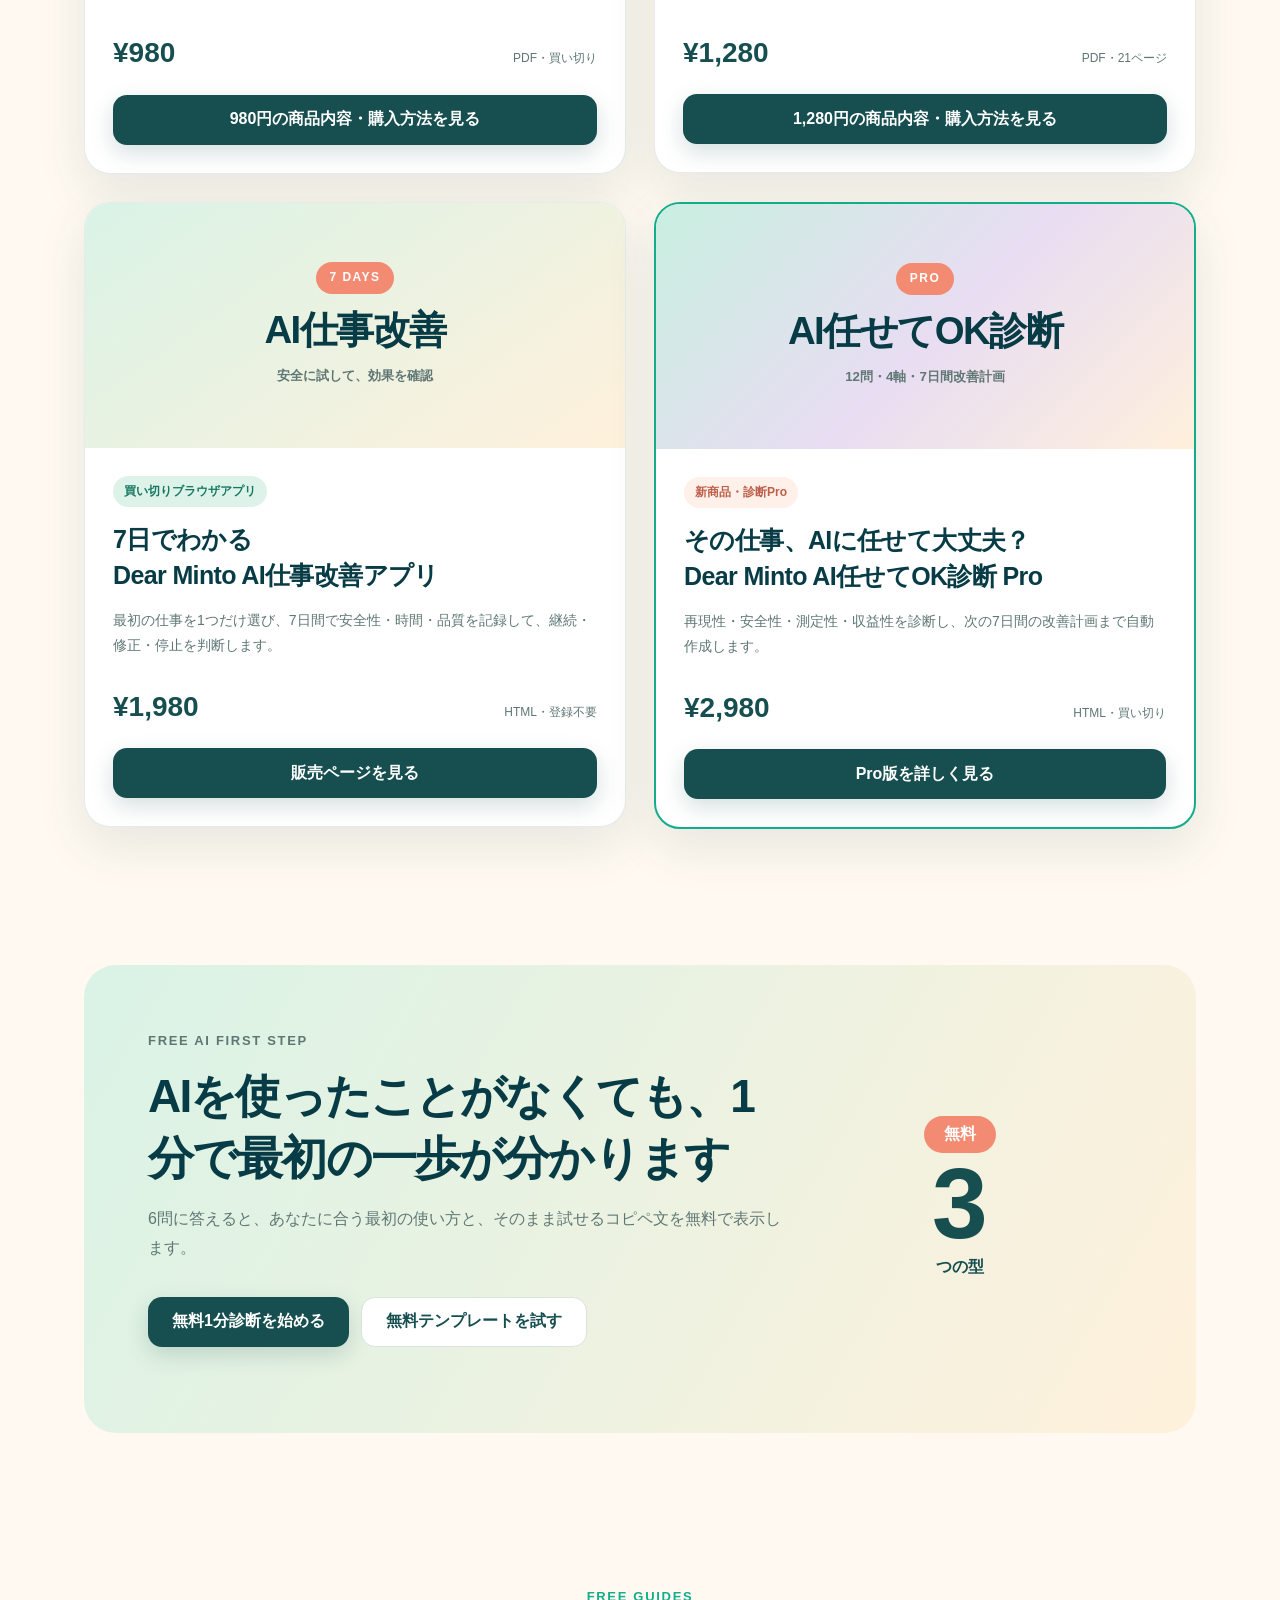
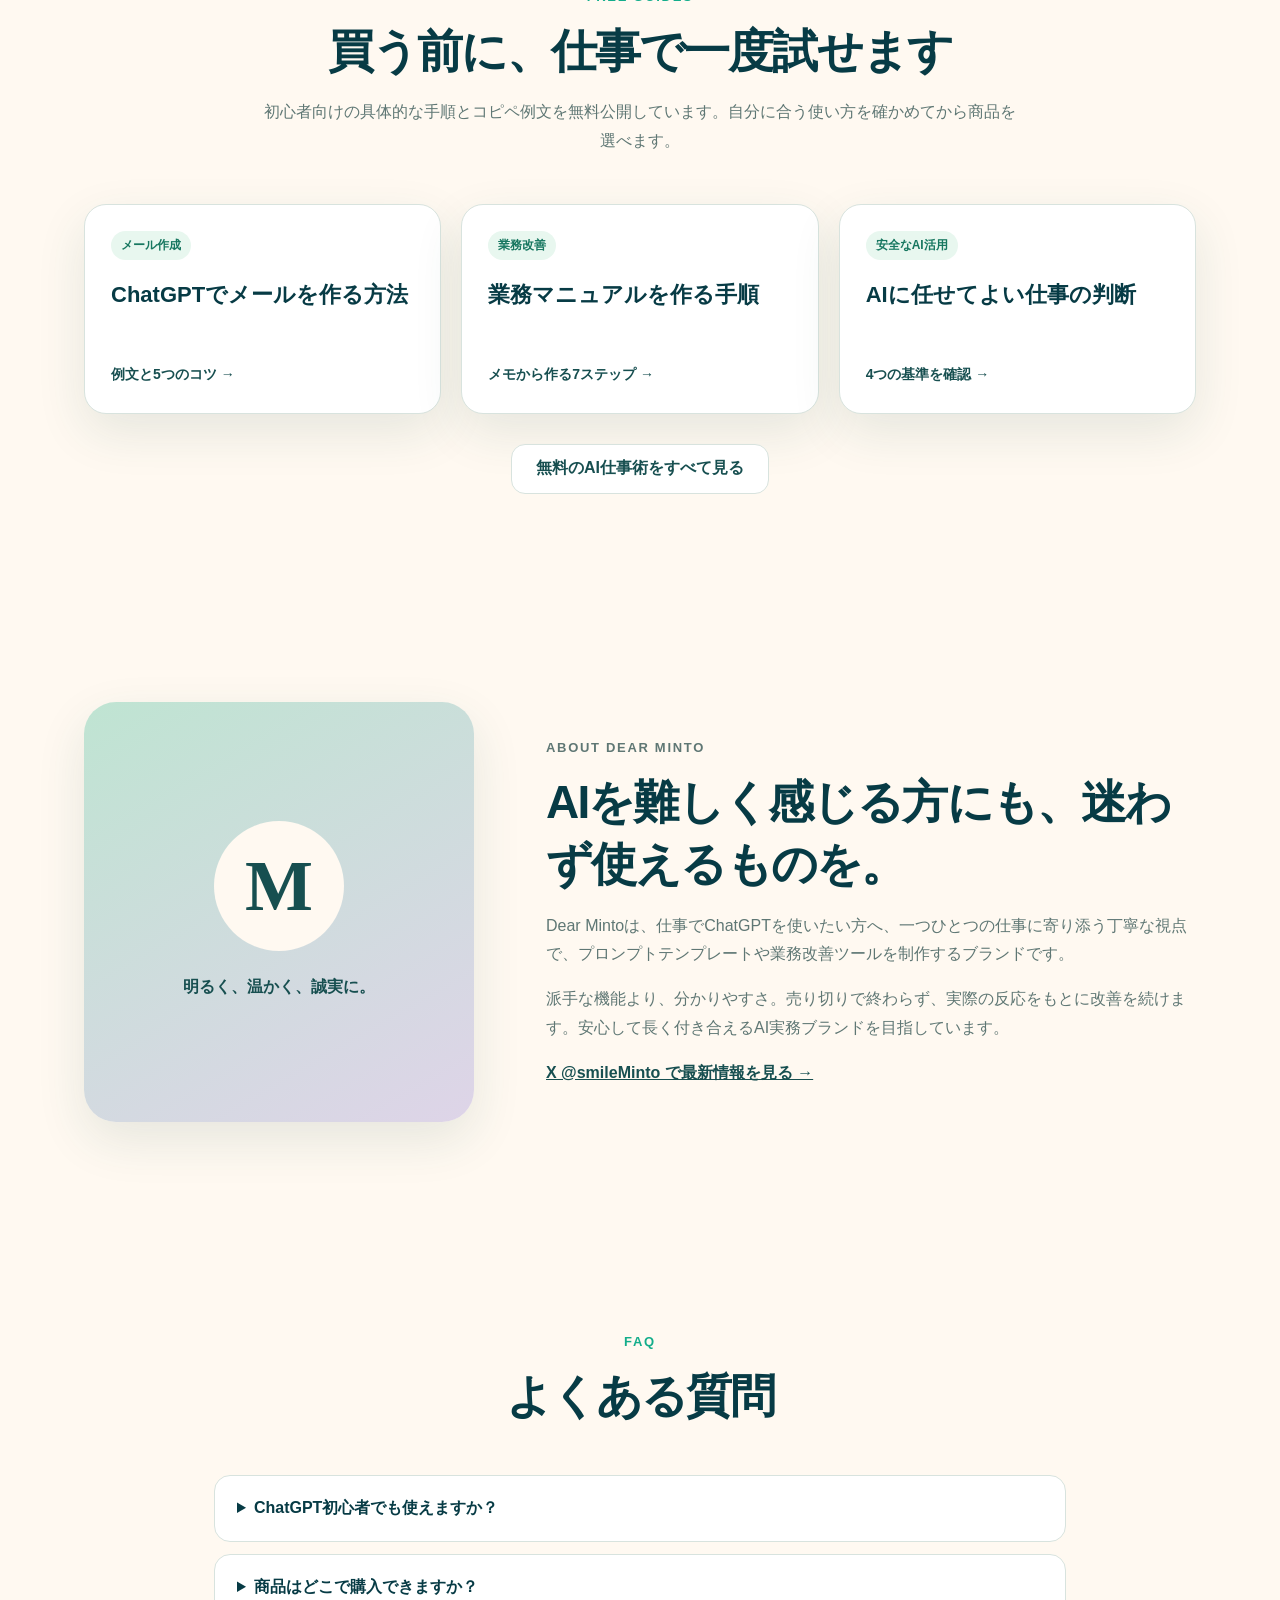
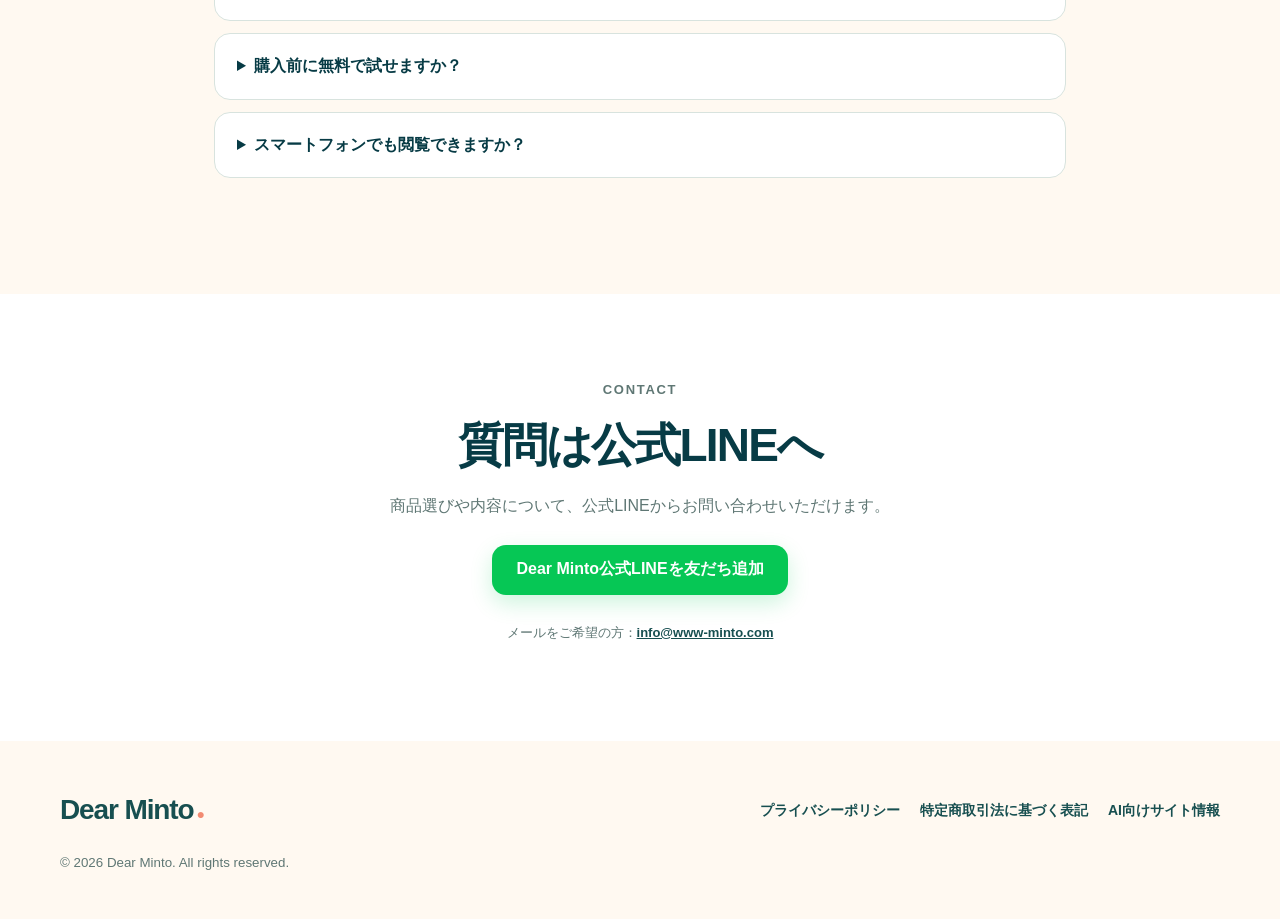
==== commit 4bfdee6c: "Rebrand index.html as Dear Minto" ====
--- a/index.html
+++ b/index.html
@@ -3,14 +3,14 @@
 <head>
   <meta charset="utf-8">
   <meta name="viewport" content="width=device-width,initial-scale=1,viewport-fit=cover">
-  <title>仕事で使えるChatGPTテンプレート・業務マニュアル作成キット｜Minto</title>
-  <meta name="description" content="Minto公式サイト。ChatGPT初心者でもコピペですぐ使える、メール・会議・企画のプロンプトテンプレートと業務マニュアル作成キットを販売。無料で試せる3つの型も公開中。">
+  <title>仕事で使えるChatGPTテンプレート・業務マニュアル作成キット｜Dear Minto</title>
+  <meta name="description" content="Dear Minto公式サイト。ChatGPT初心者でもコピペですぐ使える、メール・会議・企画のプロンプトテンプレートと業務マニュアル作成キットを販売。無料で試せる3つの型も公開中。">
   <meta name="robots" content="index,follow,max-image-preview:large,max-snippet:-1,max-video-preview:-1">
-  <meta name="author" content="Minto">
+  <meta name="author" content="Dear Minto">
   <meta name="theme-color" content="#fff9f1">
   <meta property="og:locale" content="ja_JP">
-  <meta property="og:site_name" content="Minto">
-  <meta property="og:title" content="仕事ですぐ使えるChatGPTテンプレート｜Minto">
+  <meta property="og:site_name" content="Dear Minto">
+  <meta property="og:title" content="仕事ですぐ使えるChatGPTテンプレート｜Dear Minto">
   <meta property="og:description" content="難しい設定は不要。メール・会議・企画・業務マニュアルに使える、やさしいAI実務ツール。">
   <meta property="og:type" content="website">
   <meta property="og:url" content="https://www-minto.com/">
@@ -23,7 +23,7 @@
   <link rel="sitemap" type="application/xml" href="/sitemap.xml">
   <link rel="icon" href="data:image/svg+xml,<svg xmlns=%22http://www.w3.org/2000/svg%22 viewBox=%220 0 100 100%22><text y=%22.9em%22 font-size=%2290%22>🍃</text></svg>">
   <link rel="stylesheet" href="styles.css">
-  <!-- Google Analytics 4: Minto公式サイト -->
+  <!-- Google Analytics 4: Dear Minto公式サイト -->
   <script async src="https://www.googletagmanager.com/gtag/js?id=G-5QDN8RSYEW"></script>
   <script>
     window.dataLayer = window.dataLayer || [];
@@ -38,7 +38,7 @@
       {
         "@type":"OnlineStore",
         "@id":"https://www-minto.com/#organization",
-        "name":"Minto",
+        "name":"Dear Minto",
         "url":"https://www-minto.com/",
         "description":"ChatGPT初心者にも使いやすいAI実務テンプレートと業務改善ツールを提供するオンラインブランド。",
         "email":"info@www-minto.com",
@@ -55,7 +55,7 @@
         "@type":"WebSite",
         "@id":"https://www-minto.com/#website",
         "url":"https://www-minto.com/",
-        "name":"Minto",
+        "name":"Dear Minto",
         "inLanguage":"ja",
         "publisher":{"@id":"https://www-minto.com/#organization"}
       },
@@ -121,7 +121,7 @@
 <body>
   <a class="skip-link" href="#main">本文へ移動</a>
   <header class="site-header">
-    <a class="brand" href="#top" aria-label="Minto公式サイト トップ">Minto<span>●</span></a>
+    <a class="brand" href="#top" aria-label="Dear Minto公式サイト トップ">Dear Minto<span>●</span></a>
     <nav aria-label="メインメニュー">
       <a href="#products">商品</a><a href="#free">無料</a><a href="/blog/">AI仕事術</a><a href="#contact">LINE</a>
     <a href="blog-growth.html">ブログ運営</a></nav>
@@ -136,7 +136,7 @@
         <div class="actions"><a class="button primary" href="/tools/ai-first-step.html?utm_source=home&utm_medium=owned&utm_campaign=demand_engine" data-ga-event="beginner_quiz_home_click">1分で「最初のAI活用」を見つける</a><a class="button secondary" href="#products">商品を見る</a></div>
         <ul class="trust"><li>登録不要</li><li>買い切り商品</li><li>初心者向け</li></ul>
       </div>
-      <div class="hero-card" aria-label="Mintoの特徴">
+      <div class="hero-card" aria-label="Dear Mintoの特徴">
         <span class="hero-badge">仕事で迷わない最初の型</span>
         <span class="leaf" aria-hidden="true">🍃</span>
         <p>考える時間を減らして、<br>今日の仕事を軽やかに。</p>
@@ -144,7 +144,7 @@
       </div>
     </section>
 
-    <section class="proof-strip" aria-label="Mintoでできること">
+    <section class="proof-strip" aria-label="Dear Mintoでできること">
       <div><strong>10</strong><span>仕事で使える型</span></div>
       <div><strong>3</strong><span>無料で試せる型</span></div>
       <div><strong>0</strong><span>追加ツール</span></div>
@@ -163,11 +163,11 @@
         </article>
         <article class="product-card">
           <div class="product-visual app-visual" aria-hidden="true"><span>7 DAYS</span><strong>AI仕事改善</strong><small>安全に試して、効果を確認</small></div>
-          <div class="product-body"><span class="tag">買い切りブラウザアプリ</span><h3>7日でわかる<br>Minto AI仕事改善アプリ</h3><p>最初の仕事を1つだけ選び、7日間で安全性・時間・品質を記録して、継続・修正・停止を判断します。</p><div class="product-meta"><strong>¥1,980</strong><span>HTML・登録不要</span></div><a class="button primary full" href="https://note.com/major_drake4006/n/n1e5df93a3591?utm_source=minto&utm_medium=owned&utm_campaign=product005" target="_blank" rel="noopener" data-ga-event="product_005_click">販売ページを見る</a></div>
+          <div class="product-body"><span class="tag">買い切りブラウザアプリ</span><h3>7日でわかる<br>Dear Minto AI仕事改善アプリ</h3><p>最初の仕事を1つだけ選び、7日間で安全性・時間・品質を記録して、継続・修正・停止を判断します。</p><div class="product-meta"><strong>¥1,980</strong><span>HTML・登録不要</span></div><a class="button primary full" href="https://note.com/major_drake4006/n/n1e5df93a3591?utm_source=minto&utm_medium=owned&utm_campaign=product005" target="_blank" rel="noopener" data-ga-event="product_005_click">販売ページを見る</a></div>
         </article>
         <article class="product-card featured-card">
           <div class="product-visual pro-visual" aria-hidden="true"><span>PRO</span><strong>AI任せてOK診断</strong><small>12問・4軸・7日間改善計画</small></div>
-          <div class="product-body"><span class="tag peach">新商品・診断Pro</span><h3>その仕事、AIに任せて大丈夫？<br>Minto AI任せてOK診断 Pro</h3><p>再現性・安全性・測定性・収益性を診断し、次の7日間の改善計画まで自動作成します。</p><div class="product-meta"><strong>¥2,980</strong><span>HTML・買い切り</span></div><a class="button primary full" href="/products/ai-work-fit-pro.html?utm_source=home&utm_medium=owned&utm_campaign=product006" data-ga-event="product_006_lp_click">Pro版を詳しく見る</a></div>
+          <div class="product-body"><span class="tag peach">新商品・診断Pro</span><h3>その仕事、AIに任せて大丈夫？<br>Dear Minto AI任せてOK診断 Pro</h3><p>再現性・安全性・測定性・収益性を診断し、次の7日間の改善計画まで自動作成します。</p><div class="product-meta"><strong>¥2,980</strong><span>HTML・買い切り</span></div><a class="button primary full" href="/products/ai-work-fit-pro.html?utm_source=home&utm_medium=owned&utm_campaign=product006" data-ga-event="product_006_lp_click">Pro版を詳しく見る</a></div>
         </article>
       </div>
     </section>
@@ -189,7 +189,7 @@
 
     <section class="section about" id="about">
       <div class="portrait"><div class="portrait-mark">M</div><span>明るく、温かく、誠実に。</span></div>
-      <div><p class="eyebrow">ABOUT MINTO</p><h2>AIを難しく感じる方にも、迷わず使えるものを。</h2><p>Mintoは、仕事でChatGPTを使いたい方へ、一つひとつの仕事に寄り添う丁寧な視点で、プロンプトテンプレートや業務改善ツールを制作するブランドです。</p><p>派手な機能より、分かりやすさ。売り切りで終わらず、実際の反応をもとに改善を続けます。安心して長く付き合えるAI実務ブランドを目指しています。</p><a class="text-link" href="https://x.com/smileMinto" target="_blank" rel="noopener">X @smileMinto で最新情報を見る →</a></div>
+      <div><p class="eyebrow">ABOUT DEAR MINTO</p><h2>AIを難しく感じる方にも、迷わず使えるものを。</h2><p>Dear Mintoは、仕事でChatGPTを使いたい方へ、一つひとつの仕事に寄り添う丁寧な視点で、プロンプトテンプレートや業務改善ツールを制作するブランドです。</p><p>派手な機能より、分かりやすさ。売り切りで終わらず、実際の反応をもとに改善を続けます。安心して長く付き合えるAI実務ブランドを目指しています。</p><a class="text-link" href="https://x.com/smileMinto" target="_blank" rel="noopener">X @smileMinto で最新情報を見る →</a></div>
     </section>
 
     <section class="section faq" id="faq">
@@ -202,12 +202,12 @@
 
     <section class="contact" id="contact">
       <p class="eyebrow">CONTACT</p><h2>質問は公式LINEへ</h2><p>商品選びや内容について、公式LINEからお問い合わせいただけます。</p>
-      <a class="button line-button" href="https://lin.ee/Onck1KXT" target="_blank" rel="noopener" data-ga-event="line_click">Minto公式LINEを友だち追加</a>
+      <a class="button line-button" href="https://lin.ee/Onck1KXT" target="_blank" rel="noopener" data-ga-event="line_click">Dear Minto公式LINEを友だち追加</a>
       <p class="contact-sub">メールをご希望の方：<a href="mailto:info@www-minto.com" data-ga-event="email_click">info@www-minto.com</a></p>
     </section>
   </main>
 
-  <footer><div class="brand">Minto<span>●</span></div><div><a href="privacy.html">プライバシーポリシー</a><a href="legal.html">特定商取引法に基づく表記</a><a href="llms.txt">AI向けサイト情報</a></div><small>© 2026 Minto. All rights reserved.</small></footer>
+  <footer><div class="brand">Dear Minto<span>●</span></div><div><a href="privacy.html">プライバシーポリシー</a><a href="legal.html">特定商取引法に基づく表記</a><a href="llms.txt">AI向けサイト情報</a></div><small>© 2026 Dear Minto. All rights reserved.</small></footer>
   <script>
     document.addEventListener('click', function (event) {
       const link = event.target.closest('[data-ga-event]');
@@ -219,4 +219,4 @@
     });
   </script>
 </body>
-</html>
+</html>
--- a/styles.css
+++ b/styles.css
@@ -251,6 +251,14 @@
 .product-visual small{display:block;margin-top:10px;color:var(--muted);font-weight:700}
 .pro-visual{background:linear-gradient(135deg,#c8efe0,#e8ddf2 52%,#fff0dc)}
 .featured-card{border:2px solid var(--mint-strong)}
+.guide-section{padding-top:72px}
+.guide-grid{display:grid;grid-template-columns:repeat(3,1fr);gap:20px}
+.guide-grid a{display:flex;min-height:210px;padding:26px;flex-direction:column;background:#fff;border:1px solid var(--line);border-radius:22px;box-shadow:var(--shadow);text-decoration:none;transition:transform .2s}
+.guide-grid a:hover{transform:translateY(-3px)}
+.guide-grid span{align-self:flex-start;padding:4px 10px;border-radius:99px;background:var(--mint-soft);color:#177760;font-size:12px;font-weight:800}
+.guide-grid strong{margin:18px 0 8px;color:var(--deep);font-size:22px;line-height:1.5}
+.guide-grid small{margin-top:auto;color:var(--teal);font-size:14px;font-weight:800}
+.guide-more{display:flex;justify-content:center;margin:30px 0 0}
 
 @media(max-width:760px) {
   .site-header { min-height:64px;padding:0 18px; }
@@ -270,7 +278,7 @@
   .proof-strip span { font-size:10px; }
   .section { padding:72px 18px; }
   .section-heading { margin-bottom:30px; }
-  .products,.about,.free-section { grid-template-columns:1fr; }
+  .products,.about,.free-section,.guide-grid { grid-template-columns:1fr; }
   .products { gap:22px; }
   .product-card { border-radius:20px; }
   .product-card img { width:100%;height:auto;max-height:none;object-fit:contain; }
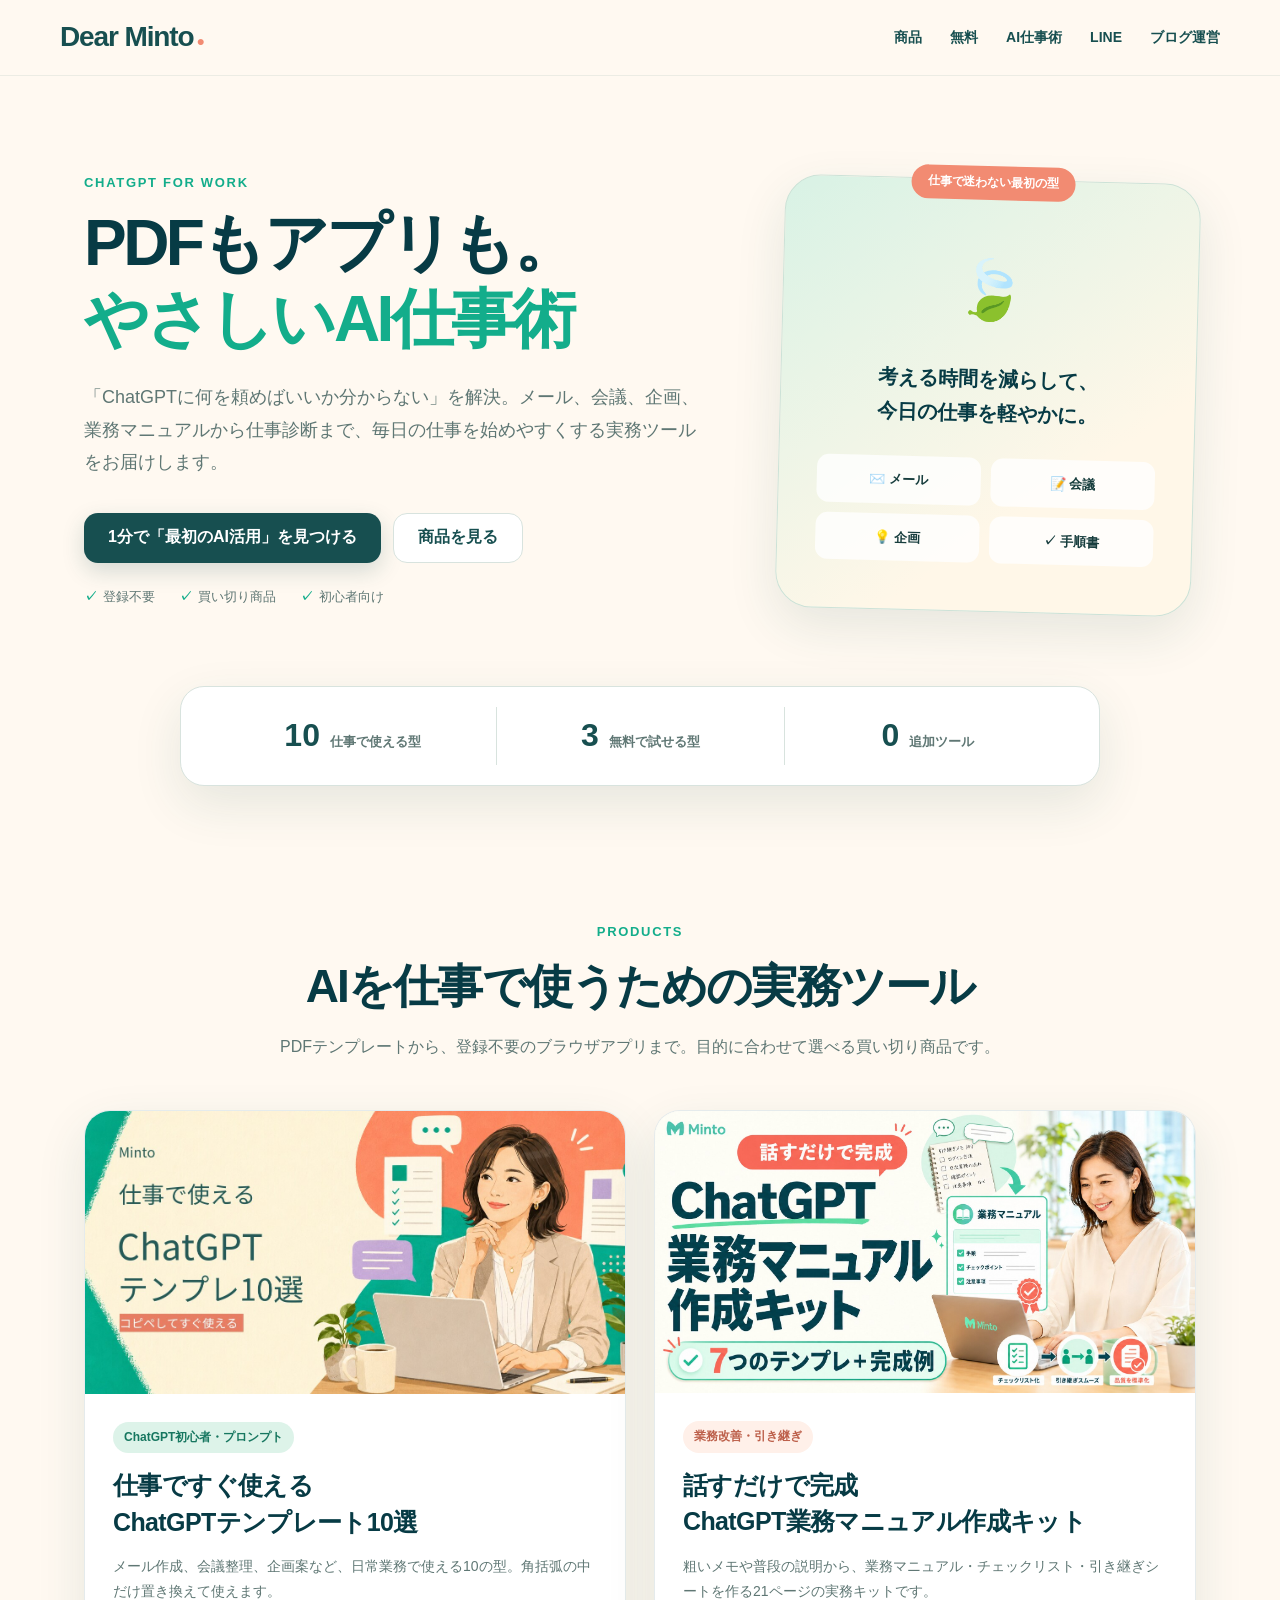
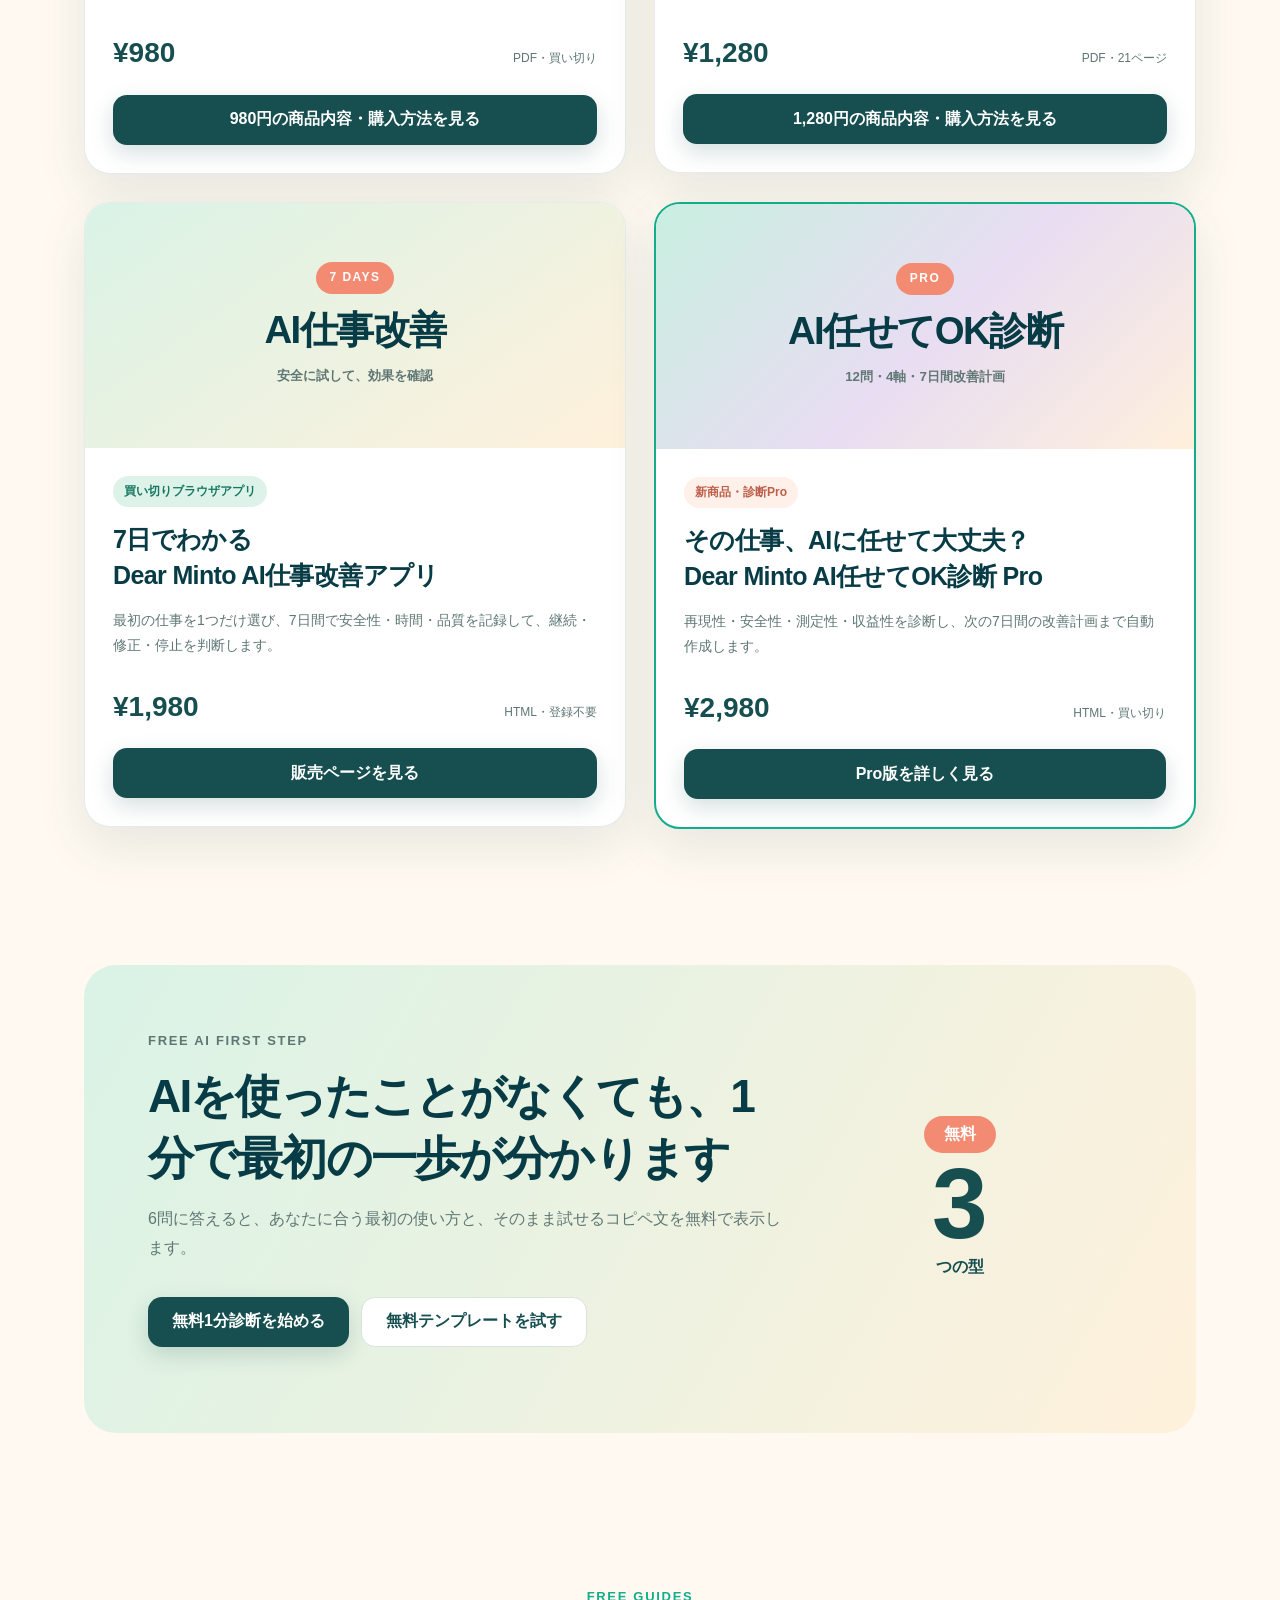
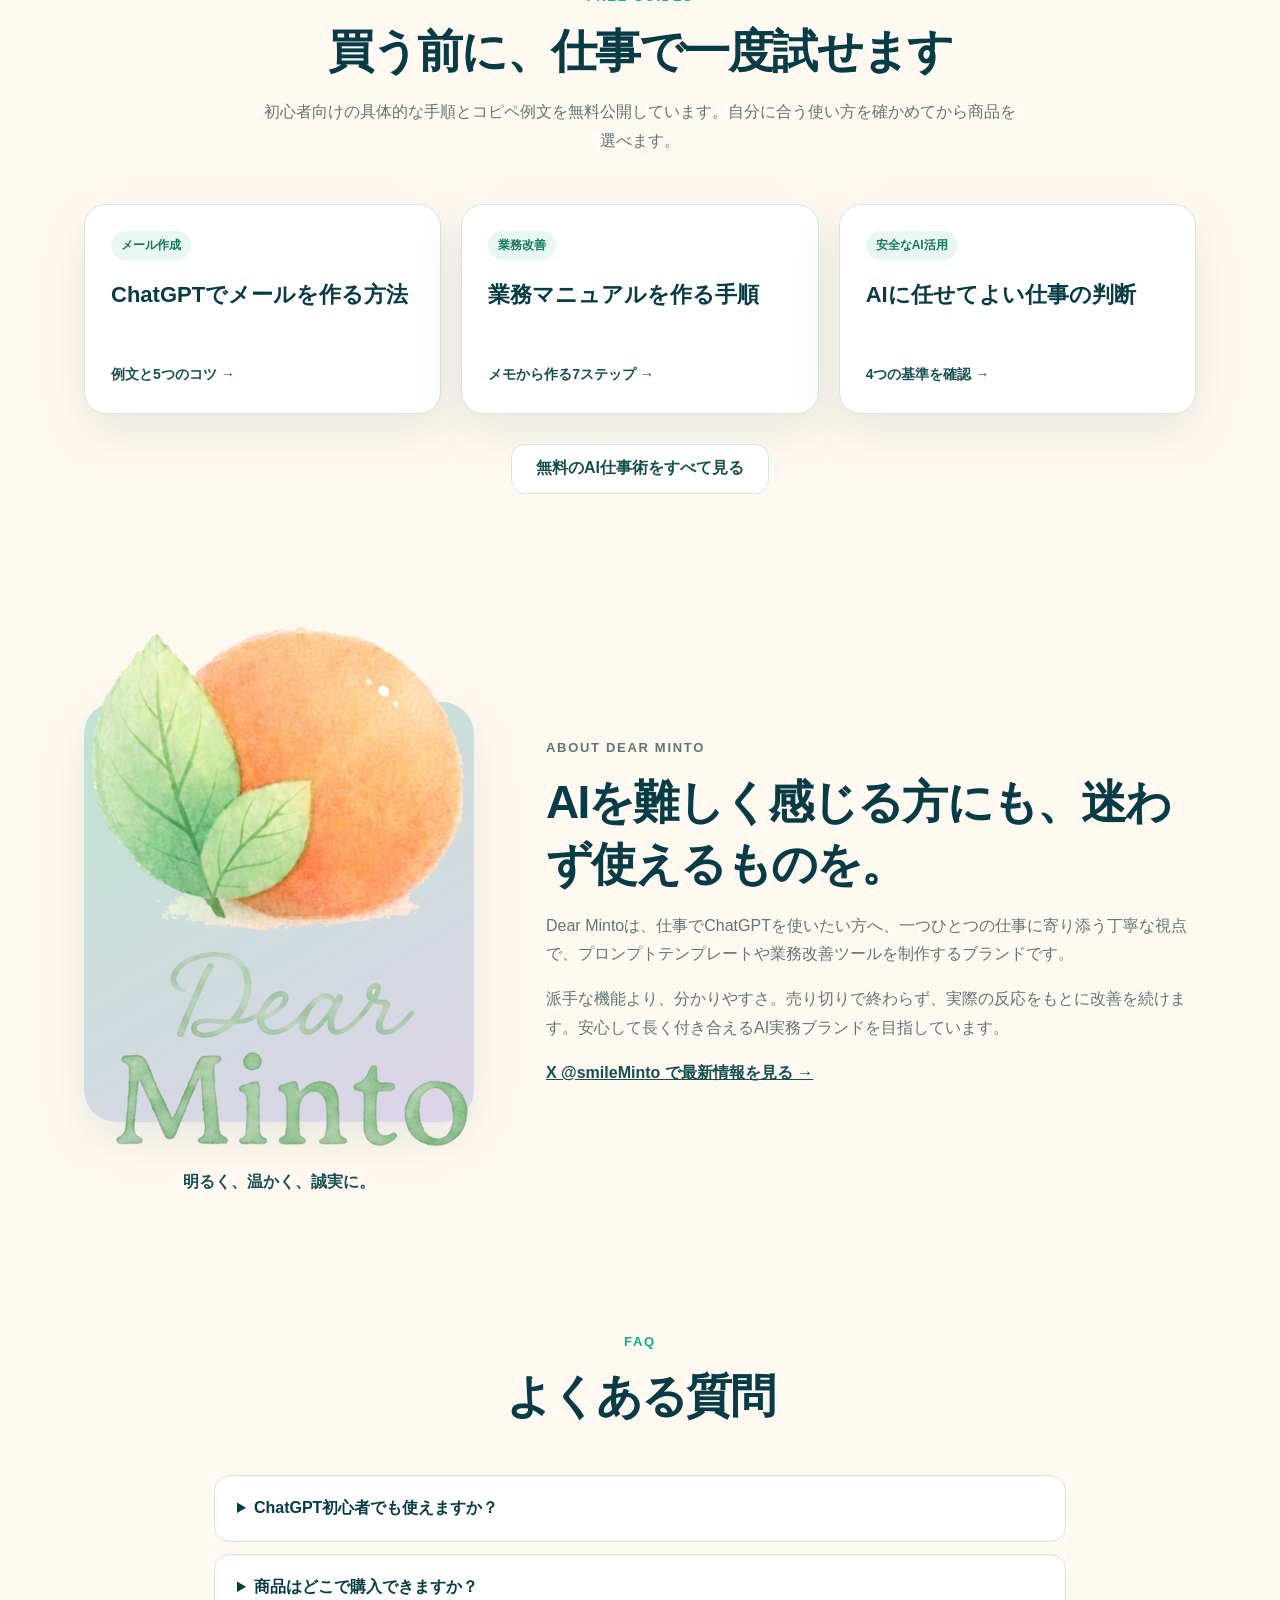
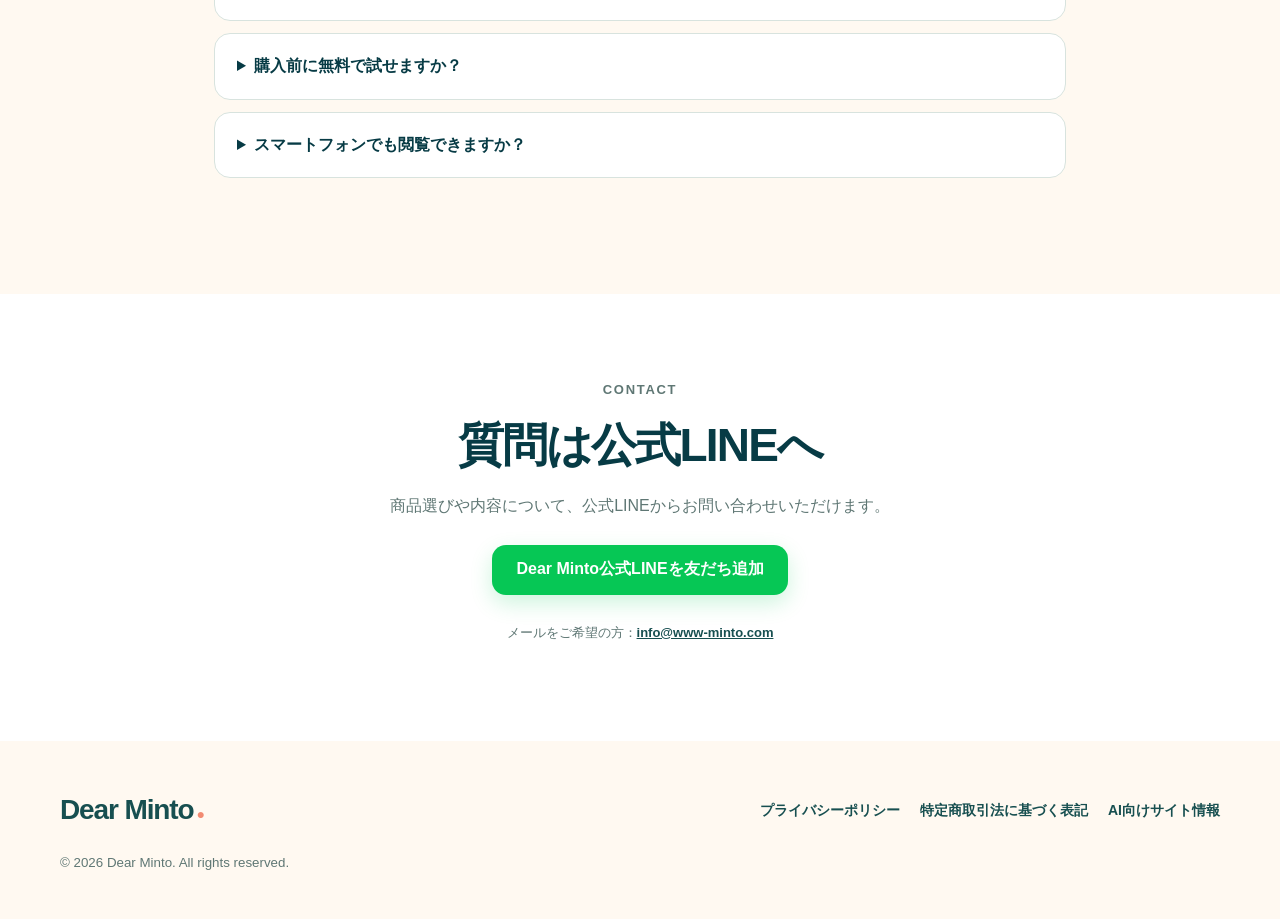
==== commit 05202570: "Integrate Dear Minto logo in index.html" ====
--- a/index.html
+++ b/index.html
@@ -14,14 +14,15 @@
   <meta property="og:description" content="難しい設定は不要。メール・会議・企画・業務マニュアルに使える、やさしいAI実務ツール。">
   <meta property="og:type" content="website">
   <meta property="og:url" content="https://www-minto.com/">
-  <meta property="og:image" content="https://www-minto.com/assets/product-001.jpg">
-  <meta property="og:image:width" content="1279">
-  <meta property="og:image:height" content="670">
-  <meta property="og:image:alt" content="仕事で使えるChatGPTテンプレート10選">
+  <meta property="og:image" content="https://www-minto.com/assets/dear-minto-og.jpg">
+  <meta property="og:image:width" content="1200">
+  <meta property="og:image:height" content="800">
+  <meta property="og:image:alt" content="Dear Minto ロゴ">
   <meta name="twitter:card" content="summary_large_image">
   <link rel="canonical" href="https://www-minto.com/">
   <link rel="sitemap" type="application/xml" href="/sitemap.xml">
-  <link rel="icon" href="data:image/svg+xml,<svg xmlns=%22http://www.w3.org/2000/svg%22 viewBox=%220 0 100 100%22><text y=%22.9em%22 font-size=%2290%22>🍃</text></svg>">
+  <link rel="icon" type="image/png" href="/assets/dear-minto-mark.png">
+  <link rel="apple-touch-icon" href="/assets/dear-minto-mark.png">
   <link rel="stylesheet" href="styles.css">
   <!-- Google Analytics 4: Dear Minto公式サイト -->
   <script async src="https://www.googletagmanager.com/gtag/js?id=G-5QDN8RSYEW"></script>
@@ -40,6 +41,7 @@
         "@id":"https://www-minto.com/#organization",
         "name":"Dear Minto",
         "url":"https://www-minto.com/",
+        "logo":"https://www-minto.com/assets/dear-minto-logo.png",
         "description":"ChatGPT初心者にも使いやすいAI実務テンプレートと業務改善ツールを提供するオンラインブランド。",
         "email":"info@www-minto.com",
         "sameAs":["https://x.com/smileMinto","https://note.com/major_drake4006"],
@@ -188,7 +190,7 @@
     </section>
 
     <section class="section about" id="about">
-      <div class="portrait"><div class="portrait-mark">M</div><span>明るく、温かく、誠実に。</span></div>
+      <div class="portrait"><img class="brand-art" src="/assets/dear-minto-logo.png" alt="Dear Minto"><span>明るく、温かく、誠実に。</span></div>
       <div><p class="eyebrow">ABOUT DEAR MINTO</p><h2>AIを難しく感じる方にも、迷わず使えるものを。</h2><p>Dear Mintoは、仕事でChatGPTを使いたい方へ、一つひとつの仕事に寄り添う丁寧な視点で、プロンプトテンプレートや業務改善ツールを制作するブランドです。</p><p>派手な機能より、分かりやすさ。売り切りで終わらず、実際の反応をもとに改善を続けます。安心して長く付き合えるAI実務ブランドを目指しています。</p><a class="text-link" href="https://x.com/smileMinto" target="_blank" rel="noopener">X @smileMinto で最新情報を見る →</a></div>
     </section>
 
